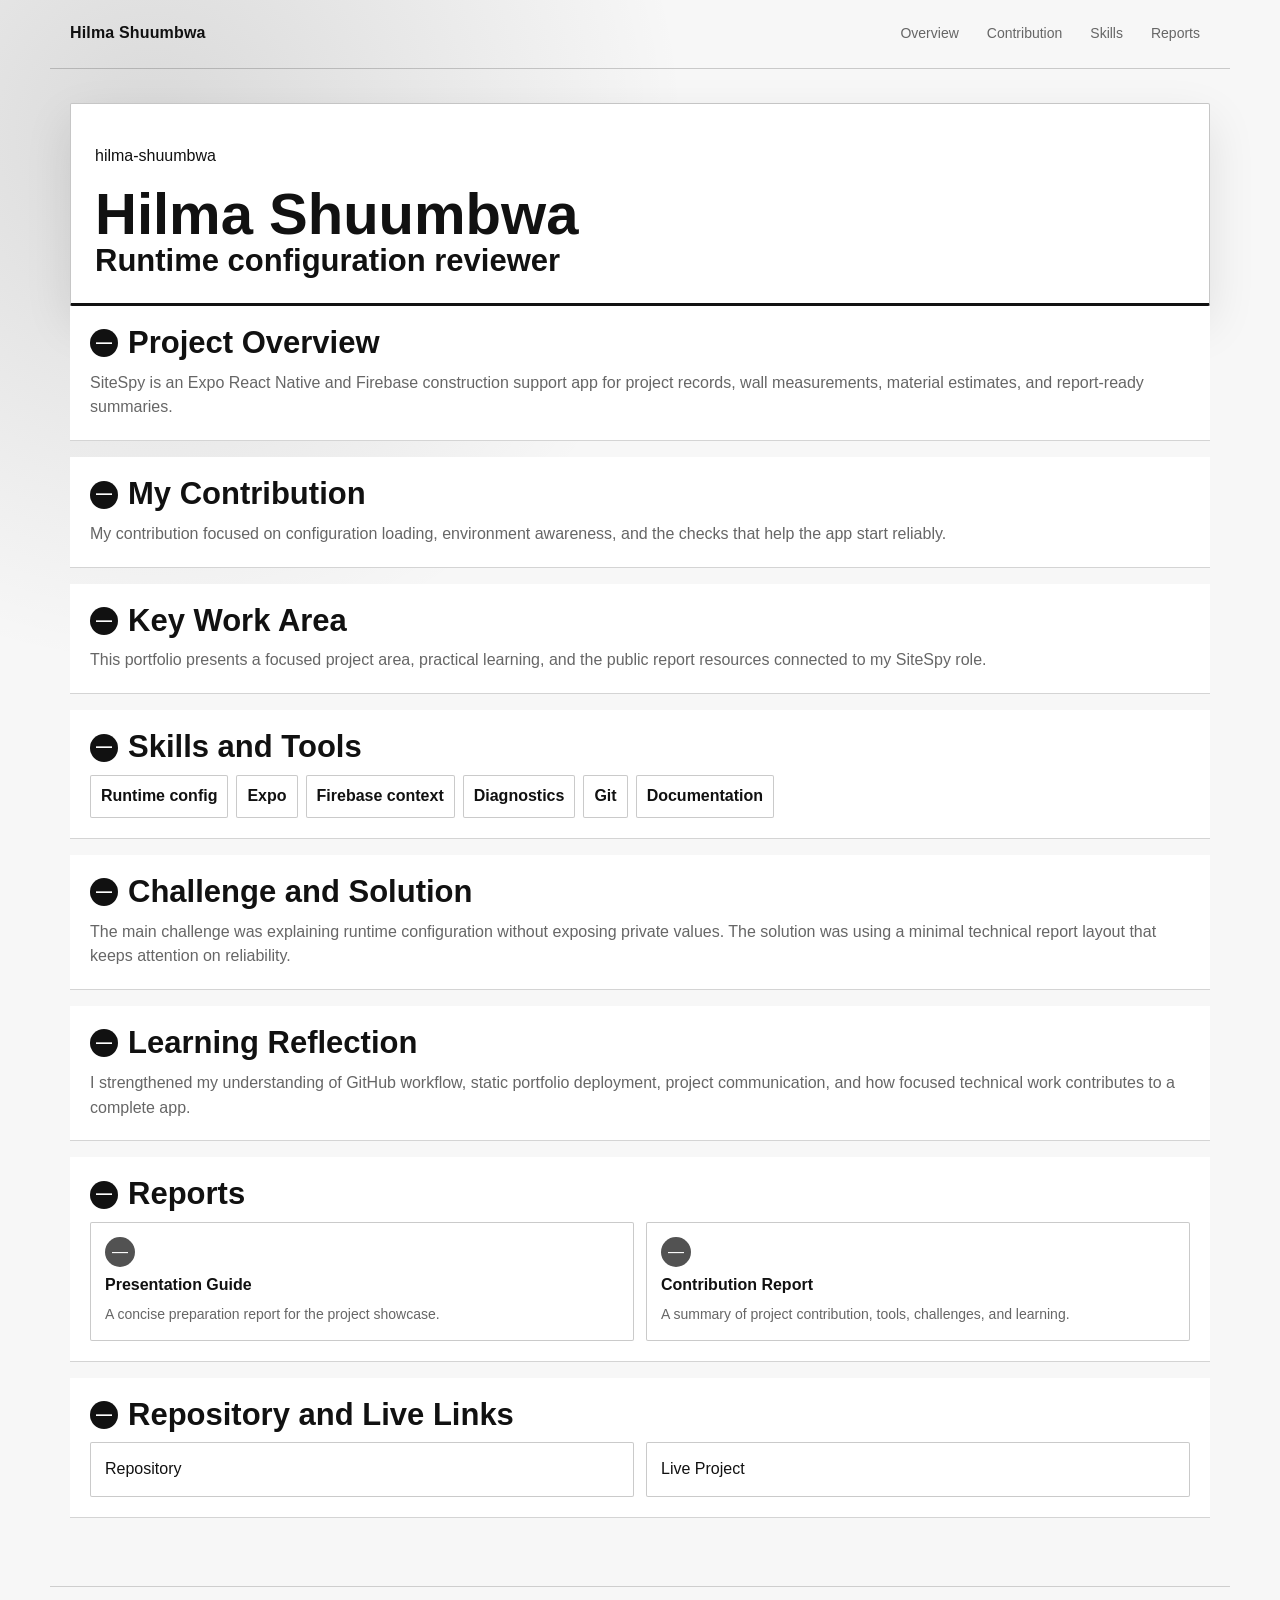
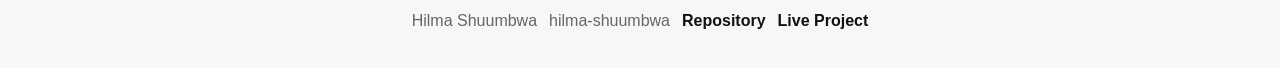
==== site/index.html @ 109b0a80 "complete personal portfolio showcase" ====
<!doctype html>
<html lang="en">
<head>
  <meta charset="utf-8">
  <meta name="viewport" content="width=device-width, initial-scale=1">
  <title>Hilma Shuumbwa | SiteSpy Portfolio</title>
  <meta name="description" content="Hilma Shuumbwa SiteSpy project showcase.">
  <link rel="stylesheet" href="styles.css">
</head>
<body data-layout="minimal-editorial">
  <nav class="site-nav" aria-label="Portfolio navigation">
    <a class="nav-brand" href="#top">Hilma Shuumbwa</a>
    <div>
      <a href="#overview">Overview</a>
      <a href="#contribution">Contribution</a>
      <a href="#skills">Skills</a>
      <a href="#reports">Reports</a>
    </div>
  </nav>
  <div id="top"></div>

  <main class="editorial-shell">
    <header class="editorial-hero"><p>hilma-shuumbwa</p><h1>Hilma Shuumbwa</h1><h2>Runtime configuration reviewer</h2></header>

    <section class="section overview" id="overview">
      <div class="section-title"><span>—</span><h2>Project Overview</h2></div>
      <p>SiteSpy is an Expo React Native and Firebase construction support app for project records, wall measurements, material estimates, and report-ready summaries.</p>
    </section>
    <section class="section contribution" id="contribution">
      <div class="section-title"><span>—</span><h2>My Contribution</h2></div>
      <p>My contribution focused on configuration loading, environment awareness, and the checks that help the app start reliably.</p>
    </section>
    <section class="section work-area">
      <div class="section-title"><span>—</span><h2>Key Work Area</h2></div>
      <p>This portfolio presents a focused project area, practical learning, and the public report resources connected to my SiteSpy role.</p>
    </section>
    <section class="section skills" id="skills">
      <div class="section-title"><span>—</span><h2>Skills and Tools</h2></div>
      <ul class="skill-list"><li>Runtime config</li><li>Expo</li><li>Firebase context</li><li>Diagnostics</li><li>Git</li><li>Documentation</li></ul>
    </section>
    <section class="section challenge">
      <div class="section-title"><span>—</span><h2>Challenge and Solution</h2></div>
      <p>The main challenge was explaining runtime configuration without exposing private values. The solution was using a minimal technical report layout that keeps attention on reliability.</p>
    </section>
    <section class="section reflection">
      <div class="section-title"><span>—</span><h2>Learning Reflection</h2></div>
      <p>I strengthened my understanding of GitHub workflow, static portfolio deployment, project communication, and how focused technical work contributes to a complete app.</p>
    </section>


    <section class="section reports" id="reports">
      <div class="section-title"><span>—</span><h2>Reports</h2></div>
      <div class="document-grid">
      <a class="document-card" href="docs/presentation-guide.pdf">
        <span class="doc-icon">—</span>
        <strong>Presentation Guide</strong>
        <em>A concise preparation report for the project showcase.</em>
      </a>
      <a class="document-card" href="docs/contribution-report.pdf">
        <span class="doc-icon">—</span>
        <strong>Contribution Report</strong>
        <em>A summary of project contribution, tools, challenges, and learning.</em>
      </a></div>
    </section>
    <section class="section links" id="links">
      <div class="section-title"><span>—</span><h2>Repository and Live Links</h2></div>
      <div class="link-row"><a href="https://github.com/hilma-shuumbwa/HilmaShuumbwaPortfolio">Repository</a><a href="https://hilma-shuumbwa.github.io/HilmaShuumbwaPortfolio/">Live Project</a></div>
    </section>
  </main>
  <footer class="site-footer">
    <span>Hilma Shuumbwa</span>
    <span>hilma-shuumbwa</span>
    <a href="https://github.com/hilma-shuumbwa/HilmaShuumbwaPortfolio">Repository</a>
    <a href="https://hilma-shuumbwa.github.io/HilmaShuumbwaPortfolio/">Live Project</a>
  </footer>
  <script src="script.js" defer></script>
</body>
</html>
---- site/styles.css ----
:root {
  --bg: #f7f7f7;
  --surface: #ffffff;
  --ink: #111111;
  --muted: #666666;
  --accent: #111111;
  --accent2: #525252;
  --shape: 2px;
}
* { box-sizing: border-box; }
html { scroll-behavior: smooth; }
body {
  margin: 0;
  min-height: 100vh;
  color: var(--ink);
  background: radial-gradient(circle at 12% 8%, color-mix(in srgb, var(--accent) 13%, transparent), transparent 28%), var(--bg);
  font-family: Helvetica Neue, Arial, sans-serif;
  line-height: 1.55;
}
a { color: inherit; }
.site-nav {
  max-width: 1180px;
  margin: 0 auto;
  padding: 16px 20px;
  display: flex;
  align-items: center;
  justify-content: space-between;
  gap: 18px;
  border-bottom: 1px solid color-mix(in srgb, var(--accent) 20%, transparent);
}
.nav-brand { text-decoration: none; font-weight: 850; letter-spacing: .01em; }
.site-nav div { display: flex; flex-wrap: wrap; gap: 8px; }
.site-nav div a { text-decoration: none; color: var(--muted); font-size: 14px; padding: 7px 10px; border-radius: var(--shape); }
.site-nav div a:hover { background: color-mix(in srgb, var(--accent) 12%, transparent); color: var(--ink); }
.showcase-shell,.terminal-shell,.mobile-shell,.report-shell,.deck-shell,.magazine-shell,.editorial-shell,.layout-shell {
  max-width: 1180px;
  margin: 0 auto;
  padding: 34px 20px 52px;
}
.hero {
  display: grid;
  grid-template-columns: minmax(0,1.18fr) minmax(260px,.82fr);
  gap: 22px;
  align-items: stretch;
  margin-bottom: 20px;
}
.hero-panel,.profile-rail,.terminal-hero,.phone-hero,.report-cover,.magazine-cover,.editorial-hero,.hero-slide {
  background: var(--surface);
  border: 1px solid color-mix(in srgb, var(--accent) 24%, transparent);
  border-radius: var(--shape);
  padding: 24px;
  box-shadow: 0 18px 48px rgba(0,0,0,.10);
}
.hero-panel { display: grid; gap: 10px; align-content: center; }
.hero-panel strong { font-size: 24px; color: var(--accent); overflow-wrap:anywhere; }
.hero-panel a { color: var(--accent2); font-weight: 800; }
.layout-shell { display: grid; gap: 22px; }
.eyebrow { color: var(--accent); margin: 0 0 10px; text-transform: uppercase; font-size: 12px; font-weight: 850; letter-spacing: .09em; }
h1 { margin: 0; font-size: clamp(30px, 5.6vw, 58px); line-height: 1.03; letter-spacing: 0; }
h2 { margin: 0; font-size: clamp(22px, 3vw, 31px); line-height: 1.12; }
h3 { margin: 0; font-size: 17px; }
.role,.lead { color: var(--muted); font-size: 17px; max-width: 720px; }
.profile-stack { display: grid; gap: 8px; margin-top: 18px; }
.profile-stack span,.skill-list li,.link-row a,.document-card,.certificate-card {
  border: 1px solid color-mix(in srgb, var(--accent) 22%, transparent);
  background: color-mix(in srgb, var(--surface) 84%, transparent);
  border-radius: var(--shape);
}
.content-grid,.console-grid,.report-columns,.magazine-flow { margin-top: 18px; }
.console-grid { display: grid; grid-template-columns: 1fr 1fr; gap: 16px; }
.section {
  background: var(--surface);
  border: 1px solid color-mix(in srgb, var(--accent) 18%, transparent);
  border-radius: var(--shape);
  padding: 20px;
  margin-bottom: 16px;
  box-shadow: 0 12px 30px rgba(0,0,0,.07);
}
.section-title { display: flex; gap: 10px; align-items: center; margin-bottom: 10px; }
.section-title span { display: inline-flex; width: 28px; height: 28px; align-items: center; justify-content: center; color: var(--surface); background: var(--accent); border-radius: 50%; font-weight: 900; }
.section p { margin: 0; color: var(--muted); }
.skill-list { list-style: none; padding: 0; margin: 0; display: flex; flex-wrap: wrap; gap: 8px; }
.skill-list li { padding: 8px 10px; color: var(--ink); font-weight: 750; }
.document-grid,.certificate-grid,.evidence-grid,.link-row { display: grid; grid-template-columns: repeat(auto-fit,minmax(210px,1fr)); gap: 12px; }
.document-card,.certificate-card,.link-row a {
  text-decoration: none;
  padding: 14px;
  display: grid;
  gap: 6px;
}
.document-card strong,.certificate-card strong { color: var(--accent); }
.document-card em,.certificate-card em { color: var(--muted); font-style: normal; font-size: 14px; }
.doc-icon { width: 30px; height: 30px; display: inline-flex; align-items: center; justify-content: center; color: var(--surface); background: var(--accent2); border-radius: 50%; }
.certificate-card img,.evidence-card img { width: 100%; height: 170px; object-fit: cover; display: block; border-radius: calc(var(--shape) - 2px); }
.evidence-card { background: var(--surface); border-radius: var(--shape); overflow: hidden; border: 1px solid color-mix(in srgb,var(--accent) 18%,transparent); }
.evidence-card h3 { padding: 12px; }
.terminal-bar { display:flex; gap:7px; margin-bottom:16px; }
.terminal-bar span { width:11px; height:11px; border-radius:50%; background:var(--accent); }
.site-footer {
  max-width: 1180px;
  margin: 0 auto;
  padding: 22px 20px 34px;
  display: flex;
  gap: 12px;
  flex-wrap: wrap;
  justify-content: center;
  color: var(--muted);
  border-top: 1px solid color-mix(in srgb,var(--accent) 18%,transparent);
}
.site-footer a { color: var(--accent); font-weight: 800; text-decoration: none; }
.section{box-shadow:none;border-width:0 0 1px 0;border-radius:0}.editorial-hero{text-align:left;border-bottom:3px solid var(--ink)}
@media (max-width: 760px) {
  .site-nav,.site-footer { align-items: flex-start; flex-direction: column; }
  .site-nav { margin-left: auto; }
  .hero,.layout-shell,.phone-hero,.console-grid,.content-grid,.slide-grid,.report-columns {
    display: grid;
    grid-template-columns: 1fr;
    column-count: 1;
  }
  .section,.hero-panel,.profile-rail,.terminal-hero,.phone-hero,.report-cover,.magazine-cover,.editorial-hero,.hero-slide { padding: 16px; }
  .profile-rail { position: static; }
  .overview,.contribution,.reports,.skills,.challenge,.reflection,.links { grid-column: auto; }
  h1 { font-size: clamp(30px, 10vw, 44px); }
}
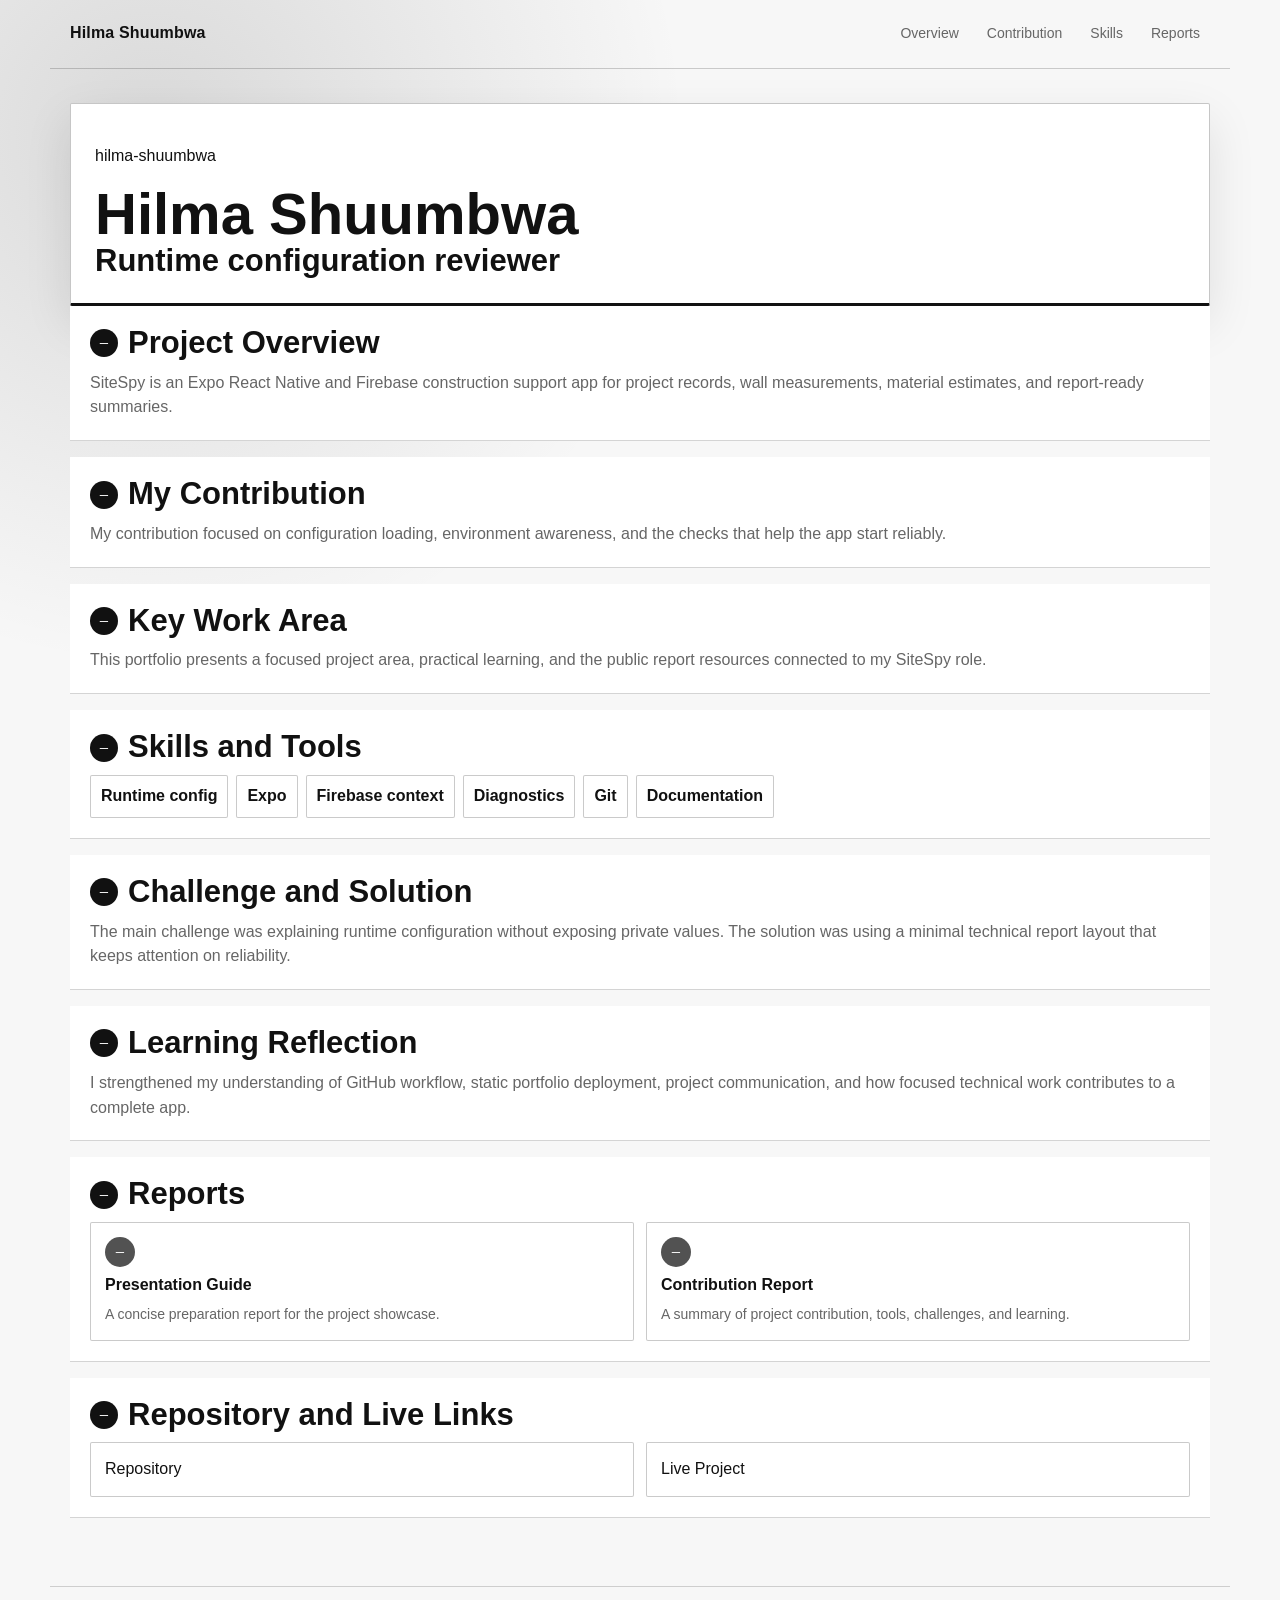
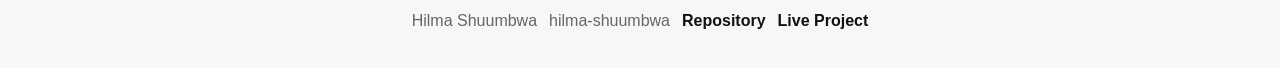
==== commit 05f65061: "complete personal portfolio showcase" ====
--- a/site/index.html
+++ b/site/index.html
@@ -23,47 +23,47 @@
     <header class="editorial-hero"><p>hilma-shuumbwa</p><h1>Hilma Shuumbwa</h1><h2>Runtime configuration reviewer</h2></header>
 
     <section class="section overview" id="overview">
-      <div class="section-title"><span>—</span><h2>Project Overview</h2></div>
+      <div class="section-title"><span><svg viewBox="0 0 24 24" aria-hidden="true" focusable="false"><circle cx="12" cy="12" r="9"></circle><text x="12" y="15" text-anchor="middle">—</text></svg></span><h2>Project Overview</h2></div>
       <p>SiteSpy is an Expo React Native and Firebase construction support app for project records, wall measurements, material estimates, and report-ready summaries.</p>
     </section>
     <section class="section contribution" id="contribution">
-      <div class="section-title"><span>—</span><h2>My Contribution</h2></div>
+      <div class="section-title"><span><svg viewBox="0 0 24 24" aria-hidden="true" focusable="false"><circle cx="12" cy="12" r="9"></circle><text x="12" y="15" text-anchor="middle">—</text></svg></span><h2>My Contribution</h2></div>
       <p>My contribution focused on configuration loading, environment awareness, and the checks that help the app start reliably.</p>
     </section>
     <section class="section work-area">
-      <div class="section-title"><span>—</span><h2>Key Work Area</h2></div>
+      <div class="section-title"><span><svg viewBox="0 0 24 24" aria-hidden="true" focusable="false"><circle cx="12" cy="12" r="9"></circle><text x="12" y="15" text-anchor="middle">—</text></svg></span><h2>Key Work Area</h2></div>
       <p>This portfolio presents a focused project area, practical learning, and the public report resources connected to my SiteSpy role.</p>
     </section>
     <section class="section skills" id="skills">
-      <div class="section-title"><span>—</span><h2>Skills and Tools</h2></div>
+      <div class="section-title"><span><svg viewBox="0 0 24 24" aria-hidden="true" focusable="false"><circle cx="12" cy="12" r="9"></circle><text x="12" y="15" text-anchor="middle">—</text></svg></span><h2>Skills and Tools</h2></div>
       <ul class="skill-list"><li>Runtime config</li><li>Expo</li><li>Firebase context</li><li>Diagnostics</li><li>Git</li><li>Documentation</li></ul>
     </section>
     <section class="section challenge">
-      <div class="section-title"><span>—</span><h2>Challenge and Solution</h2></div>
+      <div class="section-title"><span><svg viewBox="0 0 24 24" aria-hidden="true" focusable="false"><circle cx="12" cy="12" r="9"></circle><text x="12" y="15" text-anchor="middle">—</text></svg></span><h2>Challenge and Solution</h2></div>
       <p>The main challenge was explaining runtime configuration without exposing private values. The solution was using a minimal technical report layout that keeps attention on reliability.</p>
     </section>
     <section class="section reflection">
-      <div class="section-title"><span>—</span><h2>Learning Reflection</h2></div>
+      <div class="section-title"><span><svg viewBox="0 0 24 24" aria-hidden="true" focusable="false"><circle cx="12" cy="12" r="9"></circle><text x="12" y="15" text-anchor="middle">—</text></svg></span><h2>Learning Reflection</h2></div>
       <p>I strengthened my understanding of GitHub workflow, static portfolio deployment, project communication, and how focused technical work contributes to a complete app.</p>
     </section>
 
 
     <section class="section reports" id="reports">
-      <div class="section-title"><span>—</span><h2>Reports</h2></div>
+      <div class="section-title"><span><svg viewBox="0 0 24 24" aria-hidden="true" focusable="false"><circle cx="12" cy="12" r="9"></circle><text x="12" y="15" text-anchor="middle">—</text></svg></span><h2>Reports</h2></div>
       <div class="document-grid">
       <a class="document-card" href="docs/presentation-guide.pdf">
-        <span class="doc-icon">—</span>
+        <span class="doc-icon"><svg viewBox="0 0 24 24" aria-hidden="true" focusable="false"><circle cx="12" cy="12" r="9"></circle><text x="12" y="15" text-anchor="middle">—</text></svg></span>
         <strong>Presentation Guide</strong>
         <em>A concise preparation report for the project showcase.</em>
       </a>
       <a class="document-card" href="docs/contribution-report.pdf">
-        <span class="doc-icon">—</span>
+        <span class="doc-icon"><svg viewBox="0 0 24 24" aria-hidden="true" focusable="false"><circle cx="12" cy="12" r="9"></circle><text x="12" y="15" text-anchor="middle">—</text></svg></span>
         <strong>Contribution Report</strong>
         <em>A summary of project contribution, tools, challenges, and learning.</em>
       </a></div>
     </section>
     <section class="section links" id="links">
-      <div class="section-title"><span>—</span><h2>Repository and Live Links</h2></div>
+      <div class="section-title"><span><svg viewBox="0 0 24 24" aria-hidden="true" focusable="false"><circle cx="12" cy="12" r="9"></circle><text x="12" y="15" text-anchor="middle">—</text></svg></span><h2>Repository and Live Links</h2></div>
       <div class="link-row"><a href="https://github.com/hilma-shuumbwa/HilmaShuumbwaPortfolio">Repository</a><a href="https://hilma-shuumbwa.github.io/HilmaShuumbwaPortfolio/">Live Project</a></div>
     </section>
   </main>
--- a/site/styles.css
+++ b/site/styles.css
@@ -78,6 +78,9 @@
 }
 .section-title { display: flex; gap: 10px; align-items: center; margin-bottom: 10px; }
 .section-title span { display: inline-flex; width: 28px; height: 28px; align-items: center; justify-content: center; color: var(--surface); background: var(--accent); border-radius: 50%; font-weight: 900; }
+.section-title svg,.doc-icon svg,.certificate-card svg { width: 20px; height: 20px; display: block; }
+.section-title svg circle,.doc-icon svg circle,.certificate-card svg circle { fill: transparent; }
+.section-title svg text,.doc-icon svg text,.certificate-card svg text { fill: currentColor; font-size: 10px; font-family: Arial, sans-serif; font-weight: 900; }
 .section p { margin: 0; color: var(--muted); }
 .skill-list { list-style: none; padding: 0; margin: 0; display: flex; flex-wrap: wrap; gap: 8px; }
 .skill-list li { padding: 8px 10px; color: var(--ink); font-weight: 750; }
@@ -117,6 +120,11 @@
     grid-template-columns: 1fr;
     column-count: 1;
   }
+  .hero-panel { display: grid !important; grid-template-columns: 1fr !important; transform: none !important; }
+  .content-grid::before { display: none !important; }
+  .section { display: block !important; grid-column: auto !important; grid-row: auto !important; }
+  .reports .document-grid,.links .link-row,.skills .skill-list { grid-column: auto !important; }
+  .document-grid,.certificate-grid,.evidence-grid,.link-row { grid-template-columns: 1fr !important; }
   .section,.hero-panel,.profile-rail,.terminal-hero,.phone-hero,.report-cover,.magazine-cover,.editorial-hero,.hero-slide { padding: 16px; }
   .profile-rail { position: static; }
   .overview,.contribution,.reports,.skills,.challenge,.reflection,.links { grid-column: auto; }
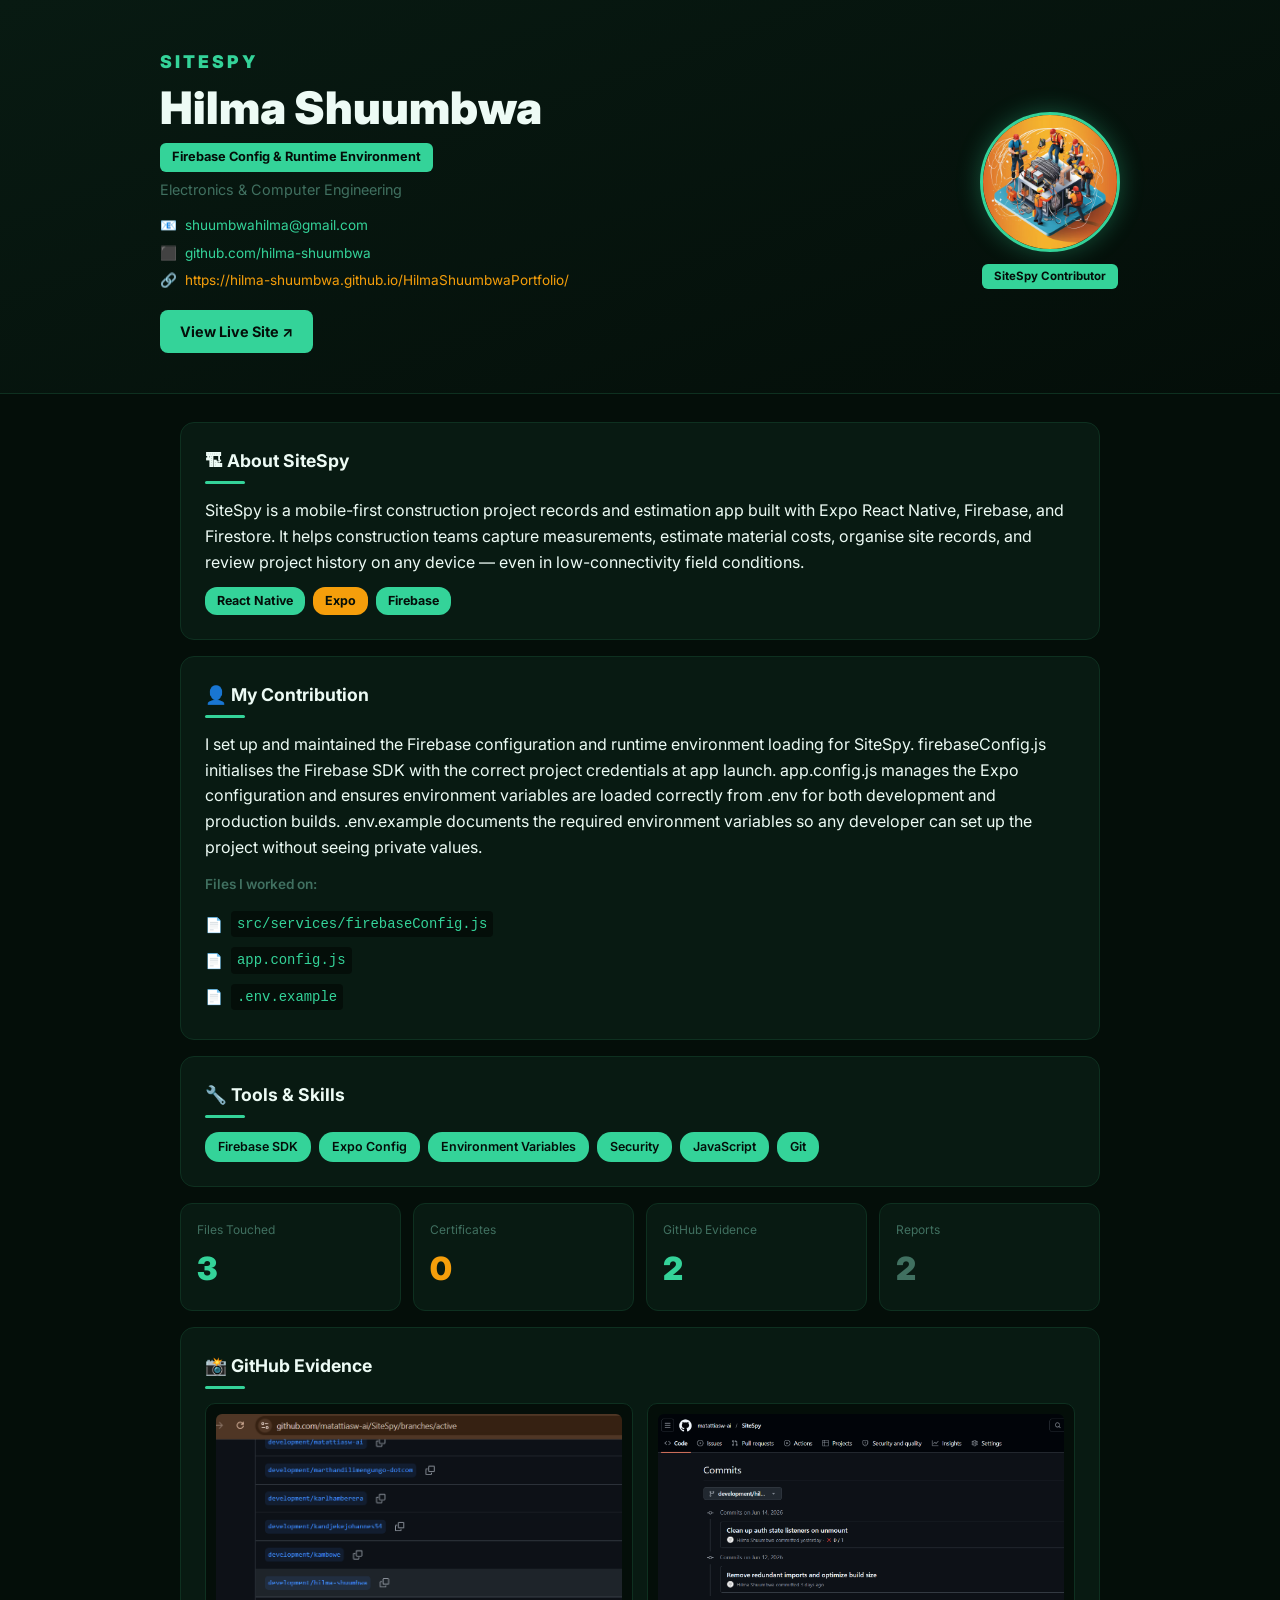
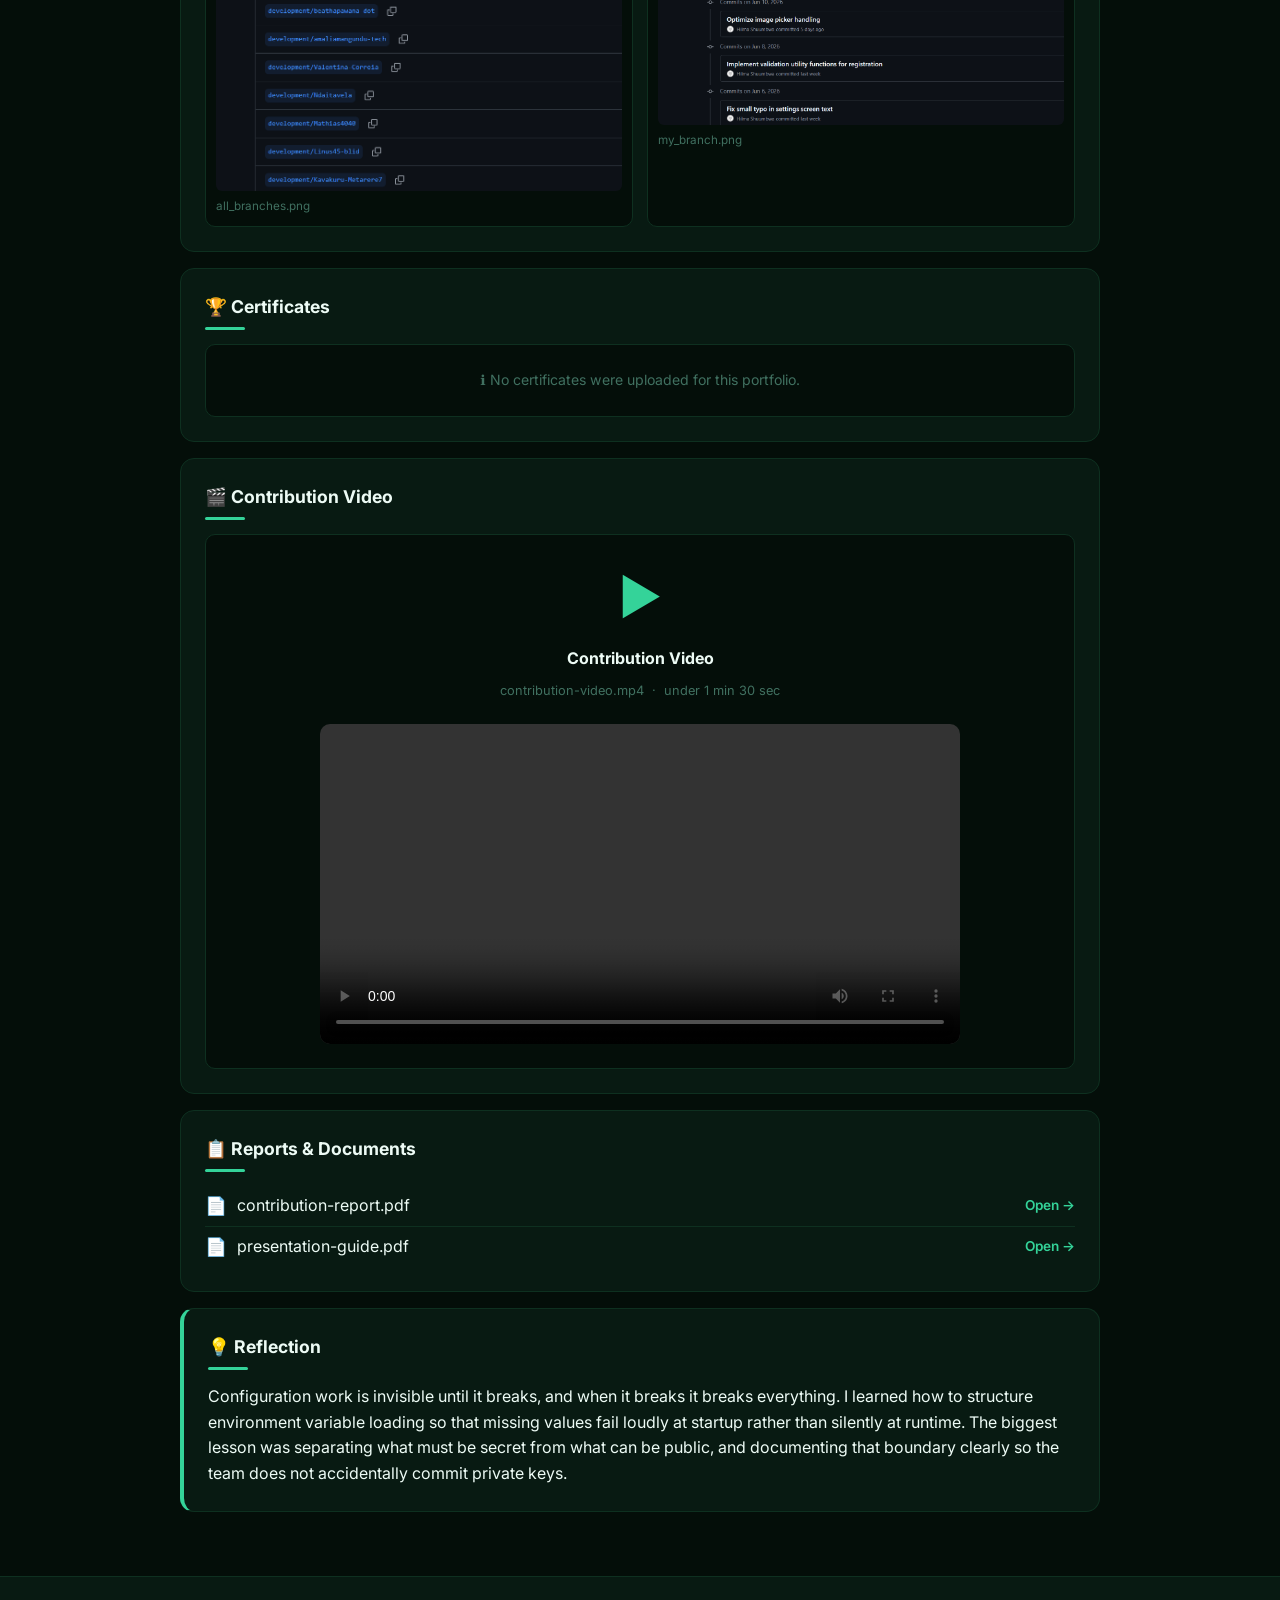
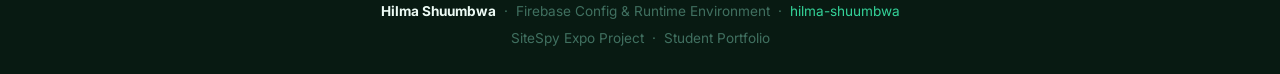
==== commit bf24fab4: "Update portfolio site for Hilma Shuumbwa" ====
--- a/site/index.html
+++ b/site/index.html
@@ -1,78 +1,384 @@
-<!doctype html>
+<!DOCTYPE html>
 <html lang="en">
 <head>
-  <meta charset="utf-8">
-  <meta name="viewport" content="width=device-width, initial-scale=1">
+  <meta charset="UTF-8" />
+  <meta name="viewport" content="width=device-width, initial-scale=1.0" />
   <title>Hilma Shuumbwa | SiteSpy Portfolio</title>
-  <meta name="description" content="Hilma Shuumbwa SiteSpy project showcase.">
-  <link rel="stylesheet" href="styles.css">
+  <meta name="description" content="Hilma Shuumbwa — Firebase Config &amp; Runtime Environment — SiteSpy student portfolio showcasing contribution evidence, certificates, and project reflection." />
+  <meta property="og:title" content="Hilma Shuumbwa | SiteSpy Portfolio" />
+  <meta property="og:description" content="Firebase Config &amp; Runtime Environment — Electronics &amp; Computer Engineering" />
+  <meta property="og:url" content="https://hilma-shuumbwa.github.io/HilmaShuumbwaPortfolio/" />
+  <link rel="preconnect" href="https://fonts.googleapis.com" />
+  <link href="https://fonts.googleapis.com/css2?family=Inter:wght@400;500;600;700;900&display=swap" rel="stylesheet" />
+  <style>
+    *, *::before, *::after { box-sizing: border-box; margin: 0; padding: 0; }
+    :root {
+      --bg: #040E09;
+      --surface: #081A12;
+      --text: #EDFBF5;
+      --muted: #407060;
+      --accent: #34D399;
+      --border: #0E3020;
+      --gold: #F59E0B;
+      --success: #34D399;
+      --radius: 14px;
+      --gap: 16px;
+    }
+    html { scroll-behavior: smooth; }
+    body {
+      font-family: "Inter", system-ui, sans-serif;
+      background: var(--bg);
+      color: var(--text);
+      min-height: 100vh;
+      line-height: 1.6;
+    }
+    a { color: var(--accent); text-decoration: none; }
+    a:hover { text-decoration: underline; }
+    code {
+      font-family: "Fira Mono", "Cascadia Code", monospace;
+      background: var(--bg);
+      color: var(--accent);
+      padding: 2px 6px;
+      border-radius: 4px;
+      font-size: 0.87em;
+    }
+
+    /* ── Hero ── */
+    .hero {
+      background: linear-gradient(160deg, #081A12 0%, #040E09 100%);
+      border-bottom: 1px solid var(--border);
+      padding: 48px 24px 40px;
+    }
+    .hero-inner {
+      max-width: 960px;
+      margin: 0 auto;
+      display: flex;
+      flex-wrap: wrap;
+      gap: 32px;
+      align-items: center;
+    }
+    .hero-text { flex: 1 1 340px; }
+    .hero-photo { flex: 0 0 auto; display: flex; flex-direction: column; align-items: center; gap: 12px; }
+    .wordmark { font-size: 1.1rem; font-weight: 900; color: var(--accent); letter-spacing: 3px; text-transform: uppercase; margin-bottom: 8px; }
+    h1 { font-size: clamp(1.9rem, 5vw, 2.8rem); font-weight: 900; color: var(--text); line-height: 1.1; margin-bottom: 10px; }
+    .role-badge {
+      display: inline-block;
+      background: var(--accent);
+      color: #040E09;
+      font-size: 0.8rem;
+      font-weight: 700;
+      padding: 4px 12px;
+      border-radius: 6px;
+      margin-bottom: 6px;
+    }
+    .dept { color: var(--muted); font-size: 0.9rem; margin-bottom: 14px; }
+    .hero-links { display: flex; flex-direction: column; gap: 6px; margin-bottom: 18px; }
+    .hero-link { display: flex; align-items: center; gap: 8px; font-size: 0.85rem; color: var(--muted); }
+    .hero-link a { color: var(--accent); }
+    .hero-link.gold a { color: var(--gold); }
+    .btn-primary {
+      display: inline-flex; align-items: center; gap: 6px;
+      background: var(--accent); color: #040E09;
+      font-weight: 700; font-size: 0.9rem;
+      padding: 10px 20px; border-radius: 8px;
+      border: none; cursor: pointer; transition: opacity 0.2s;
+    }
+    .btn-primary:hover { opacity: 0.85; text-decoration: none; }
+    .profile-img {
+      width: 140px; height: 140px;
+      border-radius: 50%;
+      object-fit: cover;
+      border: 3px solid var(--accent);
+      box-shadow: 0 0 24px #34D39955;
+    }
+    .profile-placeholder {
+      width: 140px; height: 140px;
+      border-radius: 50%;
+      background: var(--surface);
+      border: 2px solid var(--border);
+      display: flex; align-items: center; justify-content: center;
+      font-size: 3rem;
+    }
+    .contributor-badge {
+      background: var(--success);
+      color: #040E09;
+      font-size: 0.72rem;
+      font-weight: 700;
+      padding: 3px 12px;
+      border-radius: 6px;
+    }
+
+    /* ── Layout ── */
+    .main { max-width: 960px; margin: 0 auto; padding: 28px 20px 48px; }
+    .card {
+      background: var(--surface);
+      border: 1px solid var(--border);
+      border-radius: var(--radius);
+      padding: 24px;
+      margin-bottom: var(--gap);
+    }
+    .card-left-accent {
+      border-left: 4px solid var(--accent);
+    }
+    .section-header { margin-bottom: 14px; }
+    .section-header h2 {
+      font-size: 1.1rem;
+      font-weight: 700;
+      color: var(--text);
+      display: flex;
+      align-items: center;
+      gap: 8px;
+    }
+    .section-header h2::after {
+      content: "";
+      display: block;
+      width: 40px;
+      height: 3px;
+      background: var(--accent);
+      border-radius: 4px;
+      margin-left: 0;
+      margin-top: 6px;
+    }
+    .section-title-row { display: flex; flex-direction: column; gap: 6px; margin-bottom: 14px; }
+    .section-title-row h2 { font-size: 1.1rem; font-weight: 700; color: var(--text); }
+    .accent-bar { width: 40px; height: 3px; background: var(--accent); border-radius: 4px; }
+
+    /* ── About SiteSpy ── */
+    .tech-pills { display: flex; flex-wrap: wrap; gap: 8px; margin-top: 12px; }
+    .pill {
+      background: var(--accent);
+      color: #040E09;
+      font-size: 0.78rem;
+      font-weight: 700;
+      padding: 4px 12px;
+      border-radius: 12px;
+    }
+    .pill.gold { background: var(--gold); }
+    .pill.success { background: var(--success); }
+
+    /* ── Skills chips ── */
+    .chips { display: flex; flex-wrap: wrap; gap: 8px; }
+    .chip {
+      background: var(--accent);
+      color: #040E09;
+      font-size: 0.78rem;
+      font-weight: 600;
+      padding: 5px 13px;
+      border-radius: 14px;
+    }
+
+    /* ── Files list ── */
+    .files-list { list-style: none; padding: 0; margin-top: 10px; }
+    .files-list li { padding: 5px 0; display: flex; align-items: center; gap: 8px; }
+    .files-list li::before { content: "📄"; font-size: 0.9rem; }
+
+    /* ── Stats grid ── */
+    .stats-grid {
+      display: grid;
+      grid-template-columns: repeat(auto-fit, minmax(140px, 1fr));
+      gap: 12px;
+      margin-bottom: var(--gap);
+    }
+    .stat-card {
+      background: var(--surface);
+      border: 1px solid var(--border);
+      border-radius: 12px;
+      padding: 16px;
+    }
+    .stat-label { font-size: 0.75rem; color: var(--muted); margin-bottom: 4px; }
+    .stat-value { font-size: 2rem; font-weight: 900; color: var(--accent); }
+    .stat-card.gold .stat-value { color: var(--gold); }
+    .stat-card.success .stat-value { color: var(--success); }
+    .stat-card.muted .stat-value { color: var(--muted); }
+
+    /* ── GitHub evidence ── */
+    .gh-grid { display: grid; grid-template-columns: repeat(auto-fit, minmax(260px, 1fr)); gap: 14px; margin-top: 10px; }
+    .gh-img-wrap { background: var(--bg); border: 1px solid var(--border); border-radius: 10px; padding: 10px; }
+    .gh-img-wrap img { width: 100%; border-radius: 6px; display: block; }
+    .img-label { font-size: 0.73rem; color: var(--muted); margin-top: 6px; }
+
+    /* ── Certificates ── */
+    .cert-grid { display: grid; grid-template-columns: repeat(auto-fit, minmax(200px, 1fr)); gap: 12px; margin-top: 10px; }
+    .cert-card {
+      background: var(--bg);
+      border: 1px solid var(--border);
+      border-radius: 10px;
+      padding: 16px;
+      display: flex; flex-direction: column; align-items: center; gap: 8px;
+      text-align: center;
+    }
+    .cert-icon { font-size: 2.2rem; }
+    .cert-name { font-size: 0.82rem; color: var(--text); flex: 1; }
+    .btn-outline {
+      display: inline-block;
+      border: 1px solid var(--accent);
+      color: var(--accent);
+      padding: 5px 14px;
+      border-radius: 6px;
+      font-size: 0.8rem;
+      font-weight: 600;
+      transition: background 0.15s;
+    }
+    .btn-outline:hover { background: var(--accent); color: #040E09; text-decoration: none; }
+
+    /* ── Video ── */
+    .video-card {
+      background: var(--bg);
+      border: 1px solid var(--border);
+      border-radius: 10px;
+      padding: 24px;
+      display: flex; flex-direction: column; align-items: center; gap: 10px;
+      text-align: center;
+    }
+    .play-icon { font-size: 3rem; color: var(--accent); }
+    .video-label { font-size: 1rem; font-weight: 700; color: var(--text); }
+    .video-sub { font-size: 0.8rem; color: var(--muted); }
+
+    /* ── Reports ── */
+    .report-row {
+      display: flex; align-items: center; gap: 10px;
+      padding: 6px 0;
+      border-bottom: 1px solid var(--border);
+    }
+    .report-row:last-child { border-bottom: none; }
+    .pdf-icon { font-size: 1.1rem; }
+    .btn-link { margin-left: auto; color: var(--accent); font-size: 0.85rem; font-weight: 600; }
+
+    /* ── Empty state ── */
+    .empty-msg {
+      background: var(--bg);
+      border: 1px solid var(--border);
+      border-radius: 10px;
+      padding: 24px;
+      text-align: center;
+      color: var(--muted);
+      font-size: 0.88rem;
+    }
+
+    /* ── Footer ── */
+    footer {
+      background: var(--surface);
+      border-top: 1px solid var(--border);
+      padding: 24px;
+      text-align: center;
+    }
+    footer p { font-size: 0.85rem; color: var(--muted); }
+    footer strong { color: var(--text); }
+
+    @media (max-width: 600px) {
+      .hero { padding: 32px 16px; }
+      .main { padding: 20px 14px 40px; }
+      .card { padding: 18px; }
+    }
+  </style>
 </head>
-<body data-layout="minimal-editorial">
-  <nav class="site-nav" aria-label="Portfolio navigation">
-    <a class="nav-brand" href="#top">Hilma Shuumbwa</a>
-    <div>
-      <a href="#overview">Overview</a>
-      <a href="#contribution">Contribution</a>
-      <a href="#skills">Skills</a>
-      <a href="#reports">Reports</a>
+<body>
+
+<!-- HERO -->
+<section class="hero">
+  <div class="hero-inner">
+    <div class="hero-text">
+      <div class="wordmark">SiteSpy</div>
+      <h1>Hilma Shuumbwa</h1>
+      <span class="role-badge">Firebase Config &amp; Runtime Environment</span>
+      <p class="dept">Electronics &amp; Computer Engineering</p>
+      <div class="hero-links">
+        <div class="hero-link">📧 <a href="mailto:shuumbwahilma@gmail.com">shuumbwahilma@gmail.com</a></div>
+        <div class="hero-link">⬛ <a href="https://github.com/hilma-shuumbwa" target="_blank">github.com/hilma-shuumbwa</a></div>
+        <div class="hero-link gold">🔗 <a href="https://hilma-shuumbwa.github.io/HilmaShuumbwaPortfolio/" target="_blank">https://hilma-shuumbwa.github.io/HilmaShuumbwaPortfolio/</a></div>
+      </div>
+      <a href="https://hilma-shuumbwa.github.io/HilmaShuumbwaPortfolio/" class="btn-primary" target="_blank">View Live Site ↗</a>
     </div>
-  </nav>
-  <div id="top"></div>
-
-  <main class="editorial-shell">
-    <header class="editorial-hero"><p>hilma-shuumbwa</p><h1>Hilma Shuumbwa</h1><h2>Runtime configuration reviewer</h2></header>
-
-    <section class="section overview" id="overview">
-      <div class="section-title"><span><svg viewBox="0 0 24 24" aria-hidden="true" focusable="false"><circle cx="12" cy="12" r="9"></circle><text x="12" y="15" text-anchor="middle">—</text></svg></span><h2>Project Overview</h2></div>
-      <p>SiteSpy is an Expo React Native and Firebase construction support app for project records, wall measurements, material estimates, and report-ready summaries.</p>
-    </section>
-    <section class="section contribution" id="contribution">
-      <div class="section-title"><span><svg viewBox="0 0 24 24" aria-hidden="true" focusable="false"><circle cx="12" cy="12" r="9"></circle><text x="12" y="15" text-anchor="middle">—</text></svg></span><h2>My Contribution</h2></div>
-      <p>My contribution focused on configuration loading, environment awareness, and the checks that help the app start reliably.</p>
-    </section>
-    <section class="section work-area">
-      <div class="section-title"><span><svg viewBox="0 0 24 24" aria-hidden="true" focusable="false"><circle cx="12" cy="12" r="9"></circle><text x="12" y="15" text-anchor="middle">—</text></svg></span><h2>Key Work Area</h2></div>
-      <p>This portfolio presents a focused project area, practical learning, and the public report resources connected to my SiteSpy role.</p>
-    </section>
-    <section class="section skills" id="skills">
-      <div class="section-title"><span><svg viewBox="0 0 24 24" aria-hidden="true" focusable="false"><circle cx="12" cy="12" r="9"></circle><text x="12" y="15" text-anchor="middle">—</text></svg></span><h2>Skills and Tools</h2></div>
-      <ul class="skill-list"><li>Runtime config</li><li>Expo</li><li>Firebase context</li><li>Diagnostics</li><li>Git</li><li>Documentation</li></ul>
-    </section>
-    <section class="section challenge">
-      <div class="section-title"><span><svg viewBox="0 0 24 24" aria-hidden="true" focusable="false"><circle cx="12" cy="12" r="9"></circle><text x="12" y="15" text-anchor="middle">—</text></svg></span><h2>Challenge and Solution</h2></div>
-      <p>The main challenge was explaining runtime configuration without exposing private values. The solution was using a minimal technical report layout that keeps attention on reliability.</p>
-    </section>
-    <section class="section reflection">
-      <div class="section-title"><span><svg viewBox="0 0 24 24" aria-hidden="true" focusable="false"><circle cx="12" cy="12" r="9"></circle><text x="12" y="15" text-anchor="middle">—</text></svg></span><h2>Learning Reflection</h2></div>
-      <p>I strengthened my understanding of GitHub workflow, static portfolio deployment, project communication, and how focused technical work contributes to a complete app.</p>
-    </section>
-
-
-    <section class="section reports" id="reports">
-      <div class="section-title"><span><svg viewBox="0 0 24 24" aria-hidden="true" focusable="false"><circle cx="12" cy="12" r="9"></circle><text x="12" y="15" text-anchor="middle">—</text></svg></span><h2>Reports</h2></div>
-      <div class="document-grid">
-      <a class="document-card" href="docs/presentation-guide.pdf">
-        <span class="doc-icon"><svg viewBox="0 0 24 24" aria-hidden="true" focusable="false"><circle cx="12" cy="12" r="9"></circle><text x="12" y="15" text-anchor="middle">—</text></svg></span>
-        <strong>Presentation Guide</strong>
-        <em>A concise preparation report for the project showcase.</em>
-      </a>
-      <a class="document-card" href="docs/contribution-report.pdf">
-        <span class="doc-icon"><svg viewBox="0 0 24 24" aria-hidden="true" focusable="false"><circle cx="12" cy="12" r="9"></circle><text x="12" y="15" text-anchor="middle">—</text></svg></span>
-        <strong>Contribution Report</strong>
-        <em>A summary of project contribution, tools, challenges, and learning.</em>
-      </a></div>
-    </section>
-    <section class="section links" id="links">
-      <div class="section-title"><span><svg viewBox="0 0 24 24" aria-hidden="true" focusable="false"><circle cx="12" cy="12" r="9"></circle><text x="12" y="15" text-anchor="middle">—</text></svg></span><h2>Repository and Live Links</h2></div>
-      <div class="link-row"><a href="https://github.com/hilma-shuumbwa/HilmaShuumbwaPortfolio">Repository</a><a href="https://hilma-shuumbwa.github.io/HilmaShuumbwaPortfolio/">Live Project</a></div>
-    </section>
-  </main>
-  <footer class="site-footer">
-    <span>Hilma Shuumbwa</span>
-    <span>hilma-shuumbwa</span>
-    <a href="https://github.com/hilma-shuumbwa/HilmaShuumbwaPortfolio">Repository</a>
-    <a href="https://hilma-shuumbwa.github.io/HilmaShuumbwaPortfolio/">Live Project</a>
-  </footer>
-  <script src="script.js" defer></script>
+    <div class="hero-photo">
+      <img src="[data-uri]" alt="Hilma Shuumbwa" class="profile-img" />
+      <span class="contributor-badge">SiteSpy Contributor</span>
+    </div>
+  </div>
+</section>
+
+<!-- MAIN -->
+<main class="main">
+
+  <!-- About SiteSpy -->
+  <div class="card">
+    <div class="section-title-row"><h2>🏗 About SiteSpy</h2><div class="accent-bar"></div></div>
+    <p>SiteSpy is a mobile-first construction project records and estimation app built with Expo React Native, Firebase, and Firestore. It helps construction teams capture measurements, estimate material costs, organise site records, and review project history on any device — even in low-connectivity field conditions.</p>
+    <div class="tech-pills">
+      <span class="pill">React Native</span>
+      <span class="pill gold">Expo</span>
+      <span class="pill success">Firebase</span>
+    </div>
+  </div>
+
+  <!-- My Contribution -->
+  <div class="card">
+    <div class="section-title-row"><h2>👤 My Contribution</h2><div class="accent-bar"></div></div>
+    <p>I set up and maintained the Firebase configuration and runtime environment loading for SiteSpy. firebaseConfig.js initialises the Firebase SDK with the correct project credentials at app launch. app.config.js manages the Expo configuration and ensures environment variables are loaded correctly from .env for both development and production builds. .env.example documents the required environment variables so any developer can set up the project without seeing private values.</p>
+    <p style="margin-top:14px;font-size:0.85rem;color:var(--muted);font-weight:600;">Files I worked on:</p>
+    <ul class="files-list">
+      <li><code>src/services/firebaseConfig.js</code></li><li><code>app.config.js</code></li><li><code>.env.example</code></li>
+    </ul>
+  </div>
+
+  <!-- Skills -->
+  <div class="card">
+    <div class="section-title-row"><h2>🔧 Tools &amp; Skills</h2><div class="accent-bar"></div></div>
+    <div class="chips"><span class="chip">Firebase SDK</span> <span class="chip">Expo Config</span> <span class="chip">Environment Variables</span> <span class="chip">Security</span> <span class="chip">JavaScript</span> <span class="chip">Git</span></div>
+  </div>
+
+  <!-- Stats -->
+  <div class="stats-grid">
+    <div class="stat-card"><p class="stat-label">Files Touched</p><p class="stat-value">3</p></div>
+    <div class="stat-card gold"><p class="stat-label">Certificates</p><p class="stat-value">0</p></div>
+    <div class="stat-card success"><p class="stat-label">GitHub Evidence</p><p class="stat-value">2</p></div>
+    <div class="stat-card muted"><p class="stat-label">Reports</p><p class="stat-value">2</p></div>
+  </div>
+
+  <!-- GitHub Evidence -->
+  <div class="card">
+    <div class="section-title-row"><h2>📸 GitHub Evidence</h2><div class="accent-bar"></div></div>
+    <div class="gh-grid"><div class="gh-img-wrap"><img src="[data-uri]" alt="all_branches.png" /><p class="img-label">all_branches.png</p></div><div class="gh-img-wrap"><img src="[data-uri]" alt="my_branch.png" /><p class="img-label">my_branch.png</p></div></div>
+  </div>
+
+  <!-- Certificates -->
+  <div class="card">
+    <div class="section-title-row"><h2>🏆 Certificates</h2><div class="accent-bar"></div></div>
+    <div class="cert-grid"><p class="empty-msg">ℹ No certificates were uploaded for this portfolio.</p></div>
+  </div>
+
+  <!-- Contribution Video -->
+  <div class="card">
+    <div class="section-title-row"><h2>🎬 Contribution Video</h2><div class="accent-bar"></div></div>
+    
+        <div class="video-card">
+            <div class="play-icon">▶</div>
+            <p class="video-label">Contribution Video</p>
+            <p class="video-sub">contribution-video.mp4 &nbsp;·&nbsp; under 1 min 30 sec</p>
+            <video controls style="width:100%;max-width:640px;border-radius:10px;margin-top:12px;">
+                <source src="videos/contribution-video/contribution-video.mp4" type="video/mp4">
+                <p>Your browser does not support video. <a href="videos/contribution-video/contribution-video.mp4">Download it here</a>.</p>
+            </video>
+        </div>
+  </div>
+
+  <!-- Reports -->
+  <div class="card">
+    <div class="section-title-row"><h2>📋 Reports &amp; Documents</h2><div class="accent-bar"></div></div>
+    <div class="report-row"><span class="pdf-icon">📄</span><span>contribution-report.pdf</span><a href="docs/contribution-report.pdf" target="_blank" class="btn-link">Open →</a></div><div class="report-row"><span class="pdf-icon">📄</span><span>presentation-guide.pdf</span><a href="docs/presentation-guide.pdf" target="_blank" class="btn-link">Open →</a></div>
+  </div>
+
+  <!-- Reflection -->
+  <div class="card card-left-accent">
+    <div class="section-title-row"><h2>💡 Reflection</h2><div class="accent-bar"></div></div>
+    <p>Configuration work is invisible until it breaks, and when it breaks it breaks everything. I learned how to structure environment variable loading so that missing values fail loudly at startup rather than silently at runtime. The biggest lesson was separating what must be secret from what can be public, and documenting that boundary clearly so the team does not accidentally commit private keys.</p>
+  </div>
+
+</main>
+
+<footer>
+  <p><strong>Hilma Shuumbwa</strong> &nbsp;·&nbsp; Firebase Config &amp; Runtime Environment &nbsp;·&nbsp; <a href="https://github.com/hilma-shuumbwa">hilma-shuumbwa</a></p>
+  <p style="margin-top:6px;">SiteSpy Expo Project &nbsp;·&nbsp; Student Portfolio</p>
+</footer>
+
 </body>
 </html>
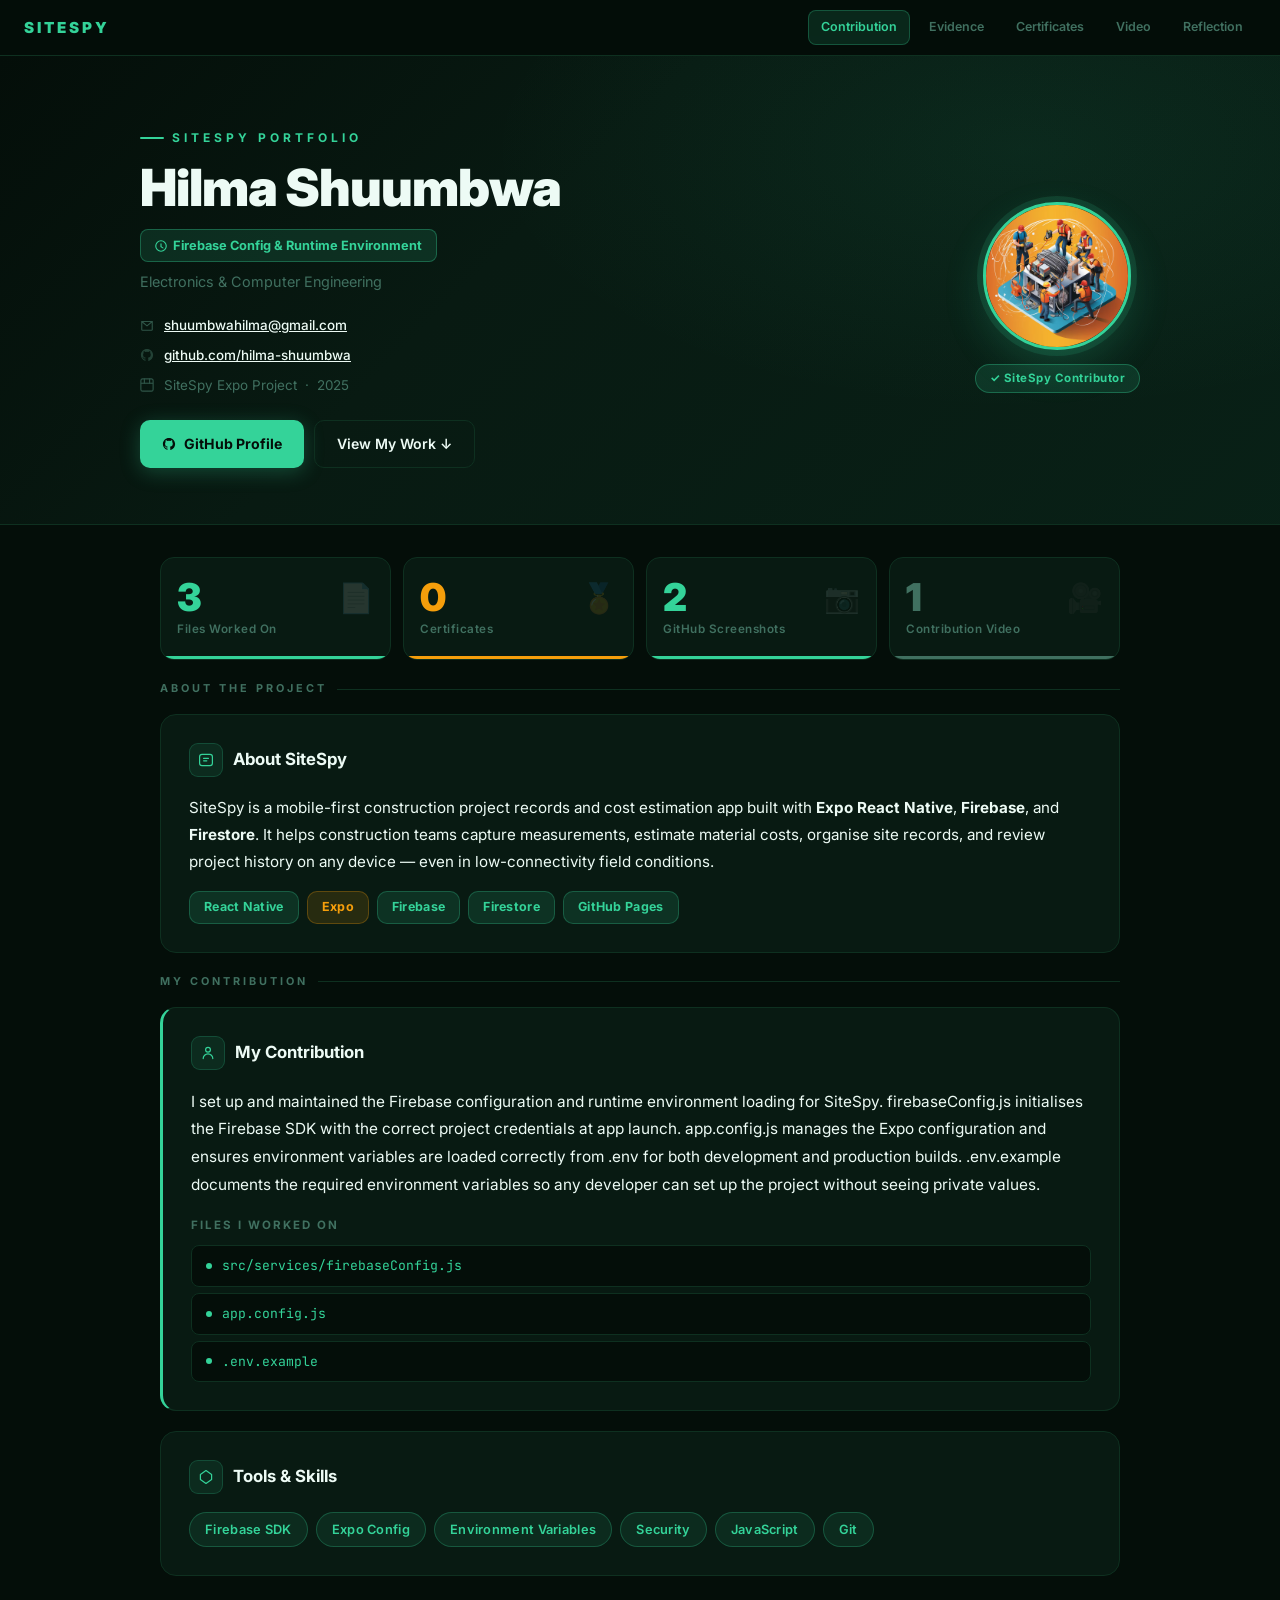
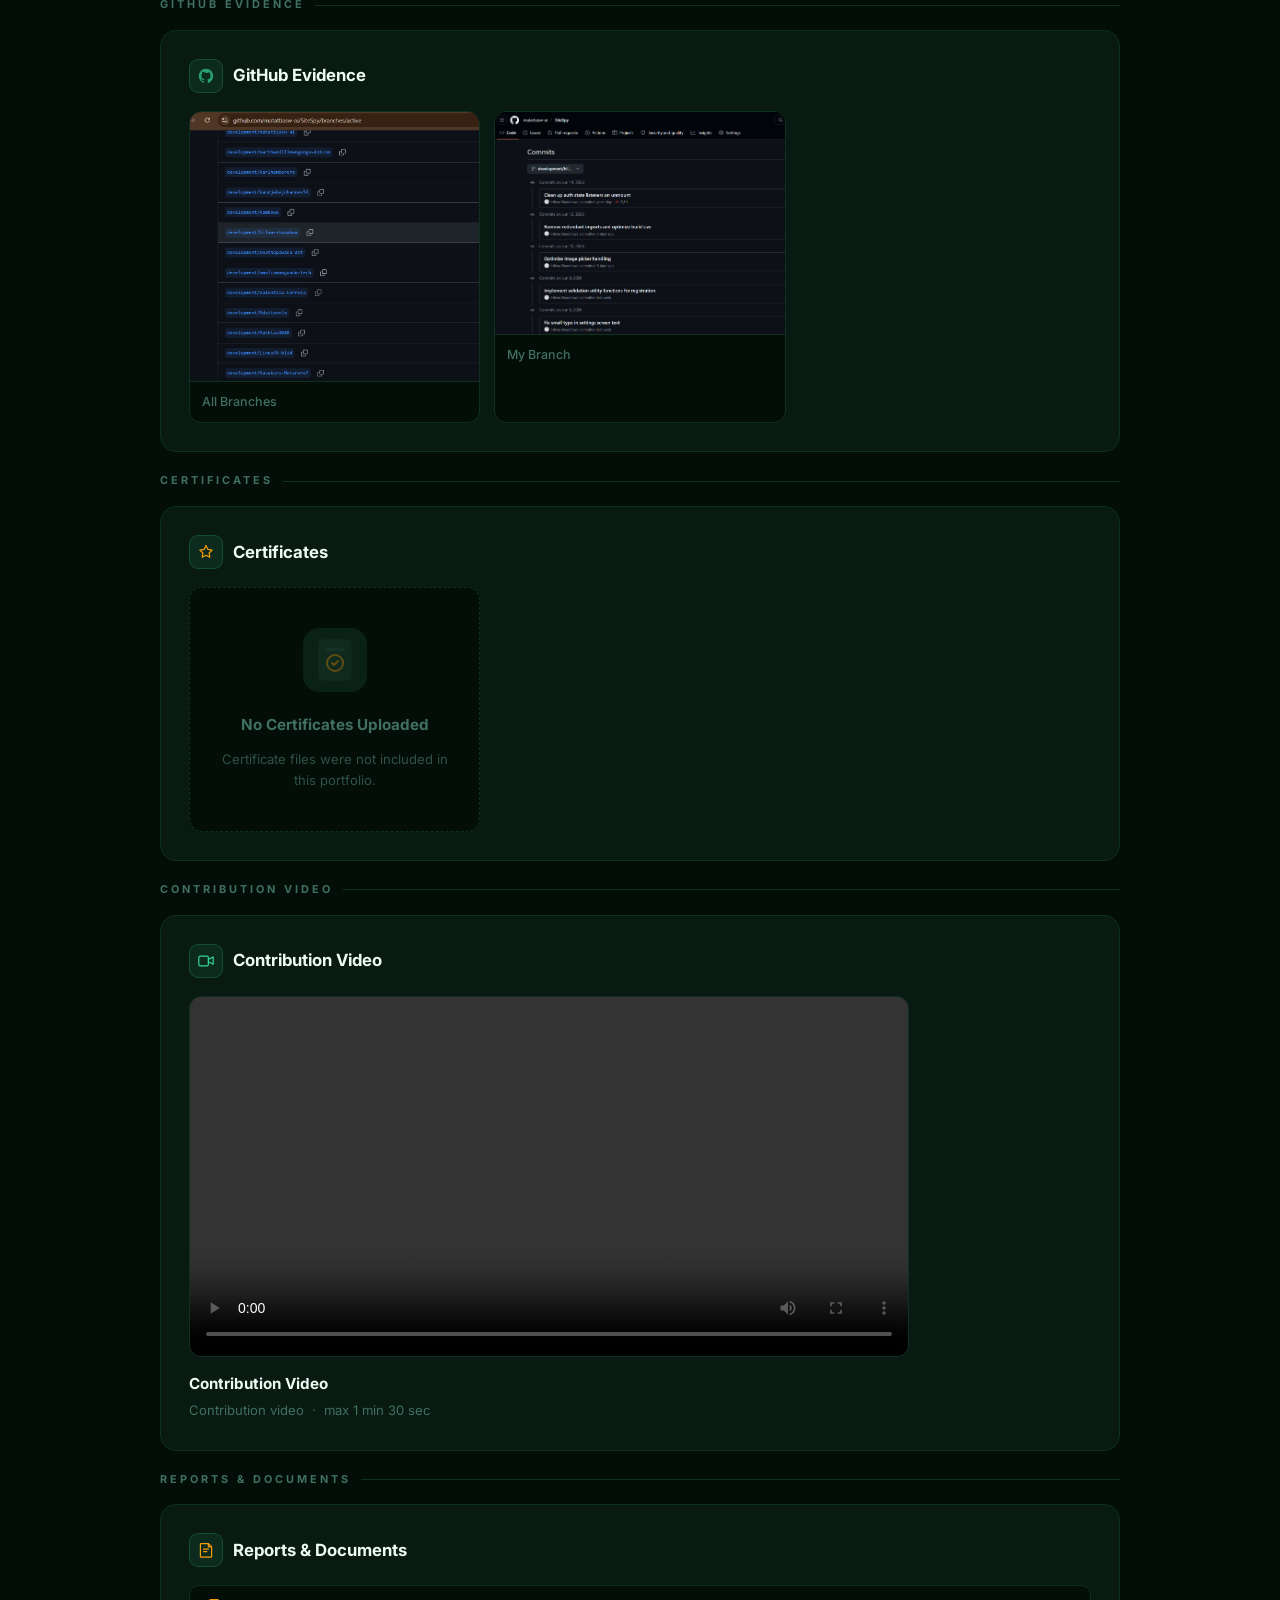
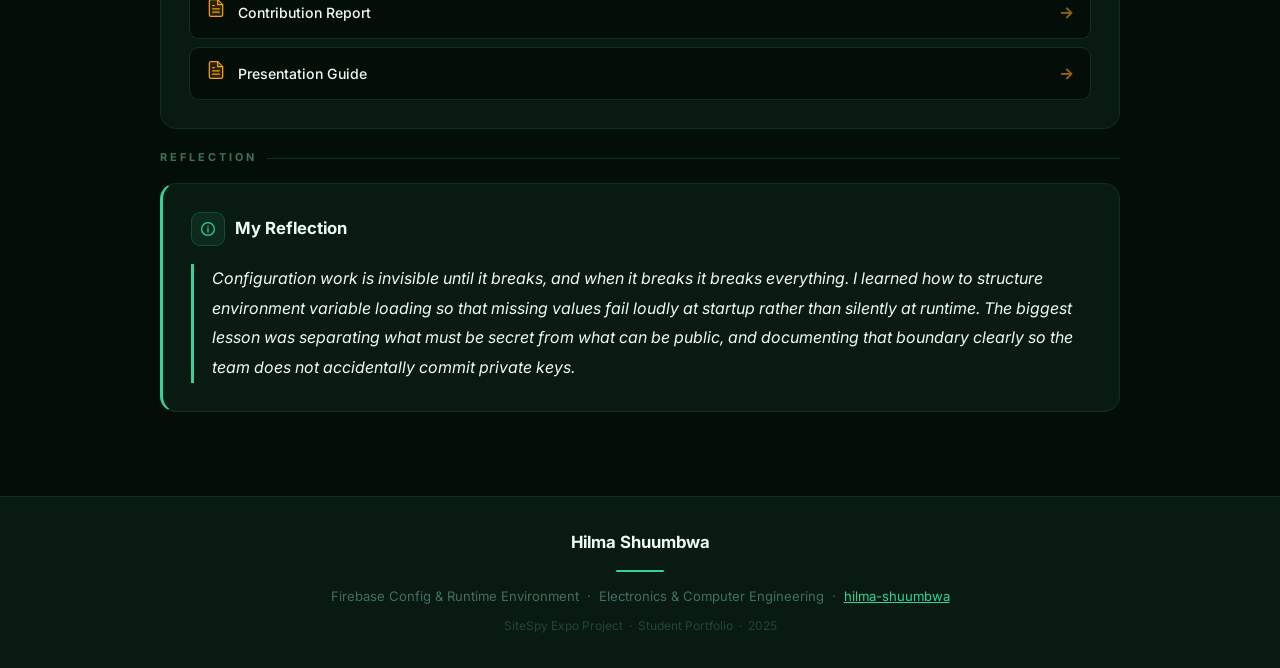
==== commit 4d95b728: "Update portfolio site for Hilma Shuumbwa" ====
--- a/site/index.html
+++ b/site/index.html
@@ -8,8 +8,10 @@
   <meta property="og:title" content="Hilma Shuumbwa | SiteSpy Portfolio" />
   <meta property="og:description" content="Firebase Config &amp; Runtime Environment — Electronics &amp; Computer Engineering" />
   <meta property="og:url" content="https://hilma-shuumbwa.github.io/HilmaShuumbwaPortfolio/" />
+  <meta property="og:type" content="website" />
   <link rel="preconnect" href="https://fonts.googleapis.com" />
-  <link href="https://fonts.googleapis.com/css2?family=Inter:wght@400;500;600;700;900&display=swap" rel="stylesheet" />
+  <link rel="preconnect" href="https://fonts.gstatic.com" crossorigin />
+  <link href="https://fonts.googleapis.com/css2?family=Inter:wght@400;500;600;700;900&family=JetBrains+Mono:wght@400;600&display=swap" rel="stylesheet" />
   <style>
     *, *::before, *::after { box-sizing: border-box; margin: 0; padding: 0; }
     :root {
@@ -21,277 +23,506 @@
       --border: #0E3020;
       --gold: #F59E0B;
       --success: #34D399;
-      --radius: 14px;
-      --gap: 16px;
-    }
-    html { scroll-behavior: smooth; }
+      --radius: 16px;
+      --gap: 20px;
+      --font: "Inter", system-ui, sans-serif;
+      --mono: "JetBrains Mono", monospace;
+    }
+    html { scroll-behavior: smooth; font-size: 16px; }
     body {
-      font-family: "Inter", system-ui, sans-serif;
+      font-family: var(--font);
       background: var(--bg);
       color: var(--text);
       min-height: 100vh;
-      line-height: 1.6;
-    }
-    a { color: var(--accent); text-decoration: none; }
-    a:hover { text-decoration: underline; }
-    code {
-      font-family: "Fira Mono", "Cascadia Code", monospace;
-      background: var(--bg);
-      color: var(--accent);
-      padding: 2px 6px;
-      border-radius: 4px;
-      font-size: 0.87em;
-    }
-
-    /* ── Hero ── */
+      line-height: 1.65;
+      overflow-x: hidden;
+    }
+    ::selection { background: #34D39944; color: var(--text); }
+
+    /* ── SPLASH ── */
+    #splash {
+      position: fixed; inset: 0; z-index: 9999;
+      background: #040E09;
+      display: flex; flex-direction: column;
+      align-items: center; justify-content: center; gap: 20px;
+      transition: opacity 0.5s ease, visibility 0.5s ease;
+    }
+    #splash.hidden { opacity: 0; visibility: hidden; pointer-events: none; }
+    .splash-wordmark {
+      font-size: 2rem; font-weight: 900; letter-spacing: 6px;
+      color: #34D399; text-transform: uppercase;
+      animation: fadeUp 0.6s ease both;
+    }
+    .splash-name {
+      font-size: 1rem; color: #407060; letter-spacing: 2px;
+      animation: fadeUp 0.6s ease 0.15s both;
+    }
+    .splash-bar {
+      width: 180px; height: 3px;
+      background: #0E3020;
+      border-radius: 3px; overflow: hidden;
+      animation: fadeUp 0.6s ease 0.25s both;
+    }
+    .splash-bar-fill {
+      height: 100%; width: 0%;
+      background: linear-gradient(90deg, #34D399, #34D399);
+      border-radius: 3px;
+      animation: barLoad 1.2s ease 0.3s forwards;
+    }
+    @keyframes barLoad { to { width: 100%; } }
+    @keyframes fadeUp {
+      from { opacity:0; transform:translateY(12px); }
+      to   { opacity:1; transform:translateY(0); }
+    }
+
+    /* ── SCROLL REVEAL ── */
+    .reveal {
+      opacity: 0; transform: translateY(24px);
+      transition: opacity 0.55s ease, transform 0.55s ease;
+    }
+    .reveal.visible { opacity: 1; transform: translateY(0); }
+
+    /* ── NAV ── */
+    nav {
+      position: sticky; top: 0; z-index: 100;
+      background: #040E09dd;
+      backdrop-filter: blur(16px);
+      border-bottom: 1px solid #0E3020;
+      padding: 0 24px;
+      display: flex; align-items: center; justify-content: space-between;
+      height: 56px;
+    }
+    .nav-brand {
+      font-weight: 900; font-size: 0.95rem;
+      letter-spacing: 3px; color: #34D399; text-transform: uppercase;
+    }
+    .nav-links { display: flex; gap: 6px; }
+    .nav-link {
+      font-size: 0.78rem; font-weight: 600;
+      color: #407060; padding: 6px 12px; border-radius: 8px;
+      border: 1px solid transparent;
+      transition: all 0.2s ease; text-decoration: none;
+    }
+    .nav-link:hover { background: #0E3020; color: #EDFBF5; border-color: #0E3020; text-decoration: none; }
+    .nav-link.active { background: #34D39922; color: #34D399; border-color: #34D39944; }
+
+    /* ── HERO ── */
     .hero {
-      background: linear-gradient(160deg, #081A12 0%, #040E09 100%);
-      border-bottom: 1px solid var(--border);
-      padding: 48px 24px 40px;
+      background: linear-gradient(135deg, #040E09 0%, #081A12 40%, #34D39918 100%);
+      border-bottom: 1px solid #0E3020;
+      padding: 72px 24px 56px;
+      position: relative; overflow: hidden;
+    }
+    .hero::before {
+      content: "";
+      position: absolute; inset: 0;
+      background: radial-gradient(ellipse 60% 80% at 80% 20%, #34D39912, transparent 70%);
+      pointer-events: none;
     }
     .hero-inner {
-      max-width: 960px;
-      margin: 0 auto;
-      display: flex;
-      flex-wrap: wrap;
-      gap: 32px;
-      align-items: center;
-    }
-    .hero-text { flex: 1 1 340px; }
-    .hero-photo { flex: 0 0 auto; display: flex; flex-direction: column; align-items: center; gap: 12px; }
-    .wordmark { font-size: 1.1rem; font-weight: 900; color: var(--accent); letter-spacing: 3px; text-transform: uppercase; margin-bottom: 8px; }
-    h1 { font-size: clamp(1.9rem, 5vw, 2.8rem); font-weight: 900; color: var(--text); line-height: 1.1; margin-bottom: 10px; }
+      max-width: 1000px; margin: 0 auto;
+      display: flex; flex-wrap: wrap;
+      gap: 40px; align-items: center;
+      position: relative;
+    }
+    .hero-text { flex: 1 1 320px; }
+    .hero-photo { flex: 0 0 auto; display: flex; flex-direction: column; align-items: center; gap: 14px; }
+    .wordmark {
+      font-size: 0.75rem; font-weight: 700;
+      color: #34D399; letter-spacing: 4px;
+      text-transform: uppercase; margin-bottom: 12px;
+      display: flex; align-items: center; gap: 8px;
+    }
+    .wordmark::before {
+      content: ""; display: block;
+      width: 24px; height: 2px;
+      background: #34D399; border-radius: 2px;
+    }
+    h1 {
+      font-size: clamp(2rem, 6vw, 3.2rem);
+      font-weight: 900; color: #EDFBF5;
+      line-height: 1.08; margin-bottom: 14px;
+      letter-spacing: -0.02em;
+    }
     .role-badge {
-      display: inline-block;
-      background: var(--accent);
-      color: #040E09;
-      font-size: 0.8rem;
-      font-weight: 700;
-      padding: 4px 12px;
-      border-radius: 6px;
-      margin-bottom: 6px;
-    }
-    .dept { color: var(--muted); font-size: 0.9rem; margin-bottom: 14px; }
-    .hero-links { display: flex; flex-direction: column; gap: 6px; margin-bottom: 18px; }
-    .hero-link { display: flex; align-items: center; gap: 8px; font-size: 0.85rem; color: var(--muted); }
-    .hero-link a { color: var(--accent); }
-    .hero-link.gold a { color: var(--gold); }
+      display: inline-flex; align-items: center; gap: 6px;
+      background: #34D39922;
+      border: 1px solid #34D39955;
+      color: #34D399;
+      font-size: 0.8rem; font-weight: 700;
+      padding: 5px 14px; border-radius: 8px;
+      margin-bottom: 8px;
+    }
+    .dept { color: #407060; font-size: 0.9rem; margin-bottom: 20px; }
+    .hero-meta {
+      display: flex; flex-direction: column; gap: 8px;
+      margin-bottom: 24px;
+    }
+    .meta-row {
+      display: flex; align-items: center; gap: 10px;
+      font-size: 0.84rem; color: #407060;
+    }
+    .meta-row svg { flex-shrink: 0; opacity: 0.7; }
+    .meta-row a { color: #EDFBF5; font-weight: 500; transition: color 0.2s; }
+    .meta-row a:hover { color: #34D399; text-decoration: none; }
+    .hero-actions { display: flex; flex-wrap: wrap; gap: 10px; }
     .btn-primary {
-      display: inline-flex; align-items: center; gap: 6px;
-      background: var(--accent); color: #040E09;
-      font-weight: 700; font-size: 0.9rem;
-      padding: 10px 20px; border-radius: 8px;
-      border: none; cursor: pointer; transition: opacity 0.2s;
-    }
-    .btn-primary:hover { opacity: 0.85; text-decoration: none; }
+      display: inline-flex; align-items: center; gap: 8px;
+      background: #34D399; color: #040E09;
+      font-weight: 700; font-size: 0.88rem;
+      padding: 11px 22px; border-radius: 10px;
+      border: none; cursor: pointer;
+      transition: transform 0.2s ease, box-shadow 0.2s ease;
+      text-decoration: none;
+      box-shadow: 0 4px 20px #34D39944;
+    }
+    .btn-primary:hover { transform: translateY(-2px); box-shadow: 0 8px 30px #34D39966; text-decoration: none; }
+    .btn-ghost {
+      display: inline-flex; align-items: center; gap: 8px;
+      background: transparent;
+      border: 1px solid #0E3020; color: #EDFBF5;
+      font-weight: 600; font-size: 0.88rem;
+      padding: 11px 22px; border-radius: 10px;
+      transition: all 0.2s ease; text-decoration: none;
+    }
+    .btn-ghost:hover { border-color: #34D399; color: #34D399; transform: translateY(-2px); text-decoration: none; }
     .profile-img {
-      width: 140px; height: 140px;
-      border-radius: 50%;
+      width: 148px; height: 148px; border-radius: 50%;
       object-fit: cover;
-      border: 3px solid var(--accent);
-      box-shadow: 0 0 24px #34D39955;
-    }
-    .profile-placeholder {
-      width: 140px; height: 140px;
-      border-radius: 50%;
-      background: var(--surface);
-      border: 2px solid var(--border);
+      border: 3px solid #34D399;
+      box-shadow: 0 0 0 6px #34D39922, 0 16px 40px #34D39933;
+      transition: transform 0.3s ease;
+    }
+    .profile-img:hover { transform: scale(1.04); }
+    .profile-avatar {
+      width: 148px; height: 148px; border-radius: 50%;
+      background: linear-gradient(135deg, #081A12, #0E3020);
+      border: 3px solid #34D39966;
+      box-shadow: 0 0 0 6px #34D39911;
       display: flex; align-items: center; justify-content: center;
-      font-size: 3rem;
+      font-size: 3rem; font-weight: 900; color: #34D399;
+      letter-spacing: -2px;
     }
     .contributor-badge {
-      background: var(--success);
-      color: #040E09;
-      font-size: 0.72rem;
-      font-weight: 700;
-      padding: 3px 12px;
-      border-radius: 6px;
-    }
-
-    /* ── Layout ── */
-    .main { max-width: 960px; margin: 0 auto; padding: 28px 20px 48px; }
+      background: #34D39922;
+      border: 1px solid #34D39955;
+      color: #34D399;
+      font-size: 0.72rem; font-weight: 700;
+      padding: 4px 14px; border-radius: 20px;
+      letter-spacing: 0.5px;
+    }
+    .pulse-ring {
+      position: absolute;
+      width: 148px; height: 148px; border-radius: 50%;
+      border: 2px solid #34D39944;
+      animation: pulse 2.5s ease-in-out infinite;
+    }
+    @keyframes pulse { 0%,100% { transform:scale(1); opacity:0.4; } 50% { transform:scale(1.12); opacity:0.1; } }
+    .avatar-wrap { position: relative; display: flex; align-items: center; justify-content: center; }
+
+    /* ── MAIN LAYOUT ── */
+    .main { max-width: 1000px; margin: 0 auto; padding: 32px 20px 64px; }
+    .section-label {
+      font-size: 0.68rem; font-weight: 700; letter-spacing: 3px;
+      text-transform: uppercase; color: #407060;
+      margin-bottom: 16px; display: flex; align-items: center; gap: 10px;
+    }
+    .section-label::after {
+      content: ""; flex: 1; height: 1px; background: #0E3020;
+    }
+
+    /* ── CARDS ── */
     .card {
-      background: var(--surface);
-      border: 1px solid var(--border);
+      background: #081A12;
+      border: 1px solid #0E3020;
       border-radius: var(--radius);
-      padding: 24px;
+      padding: 28px;
       margin-bottom: var(--gap);
-    }
-    .card-left-accent {
-      border-left: 4px solid var(--accent);
-    }
-    .section-header { margin-bottom: 14px; }
-    .section-header h2 {
-      font-size: 1.1rem;
-      font-weight: 700;
-      color: var(--text);
-      display: flex;
-      align-items: center;
-      gap: 8px;
-    }
-    .section-header h2::after {
+      transition: box-shadow 0.3s ease, border-color 0.3s ease;
+    }
+    .card:hover { border-color: #34D39944; box-shadow: 0 4px 24px #34D39911; }
+    .card-accent { border-left: 3px solid #34D399; }
+    .card-gold { border-left: 3px solid #F59E0B; }
+    .card-success { border-left: 3px solid #34D399; }
+    .card-title {
+      display: flex; align-items: center; gap: 10px;
+      margin-bottom: 18px;
+    }
+    .card-title h2 {
+      font-size: 1.05rem; font-weight: 700; color: #EDFBF5;
+    }
+    .card-title-icon {
+      width: 34px; height: 34px; border-radius: 9px;
+      background: #34D39918; border: 1px solid #34D39933;
+      display: flex; align-items: center; justify-content: center;
+      flex-shrink: 0;
+    }
+
+    /* ── STATS ── */
+    .stats-row {
+      display: grid;
+      grid-template-columns: repeat(auto-fit, minmax(120px, 1fr));
+      gap: 12px; margin-bottom: var(--gap);
+    }
+    .stat-card {
+      background: #081A12; border: 1px solid #0E3020;
+      border-radius: 14px; padding: 20px 16px;
+      position: relative; overflow: hidden;
+      transition: transform 0.2s, box-shadow 0.2s;
+    }
+    .stat-card:hover { transform: translateY(-3px); box-shadow: 0 8px 24px #040E0988; }
+    .stat-card::before {
+      content: ""; position: absolute;
+      bottom: 0; left: 0; right: 0; height: 3px;
+    }
+    .stat-card.s-accent::before { background: #34D399; }
+    .stat-card.s-gold::before { background: #F59E0B; }
+    .stat-card.s-success::before { background: #34D399; }
+    .stat-card.s-muted::before { background: #407060; }
+    .stat-num { font-size: 2.4rem; font-weight: 900; line-height: 1; margin-bottom: 4px; }
+    .stat-card.s-accent .stat-num { color: #34D399; }
+    .stat-card.s-gold .stat-num { color: #F59E0B; }
+    .stat-card.s-success .stat-num { color: #34D399; }
+    .stat-card.s-muted .stat-num { color: #407060; }
+    .stat-lbl { font-size: 0.73rem; color: #407060; font-weight: 600; letter-spacing: 0.5px; }
+    .stat-icon { position: absolute; top: 16px; right: 16px; opacity: 0.12; font-size: 1.8rem; }
+
+    /* ── ABOUT SITESPY ── */
+    .about-text { color: #EDFBF5; font-size: 0.95rem; line-height: 1.75; }
+    .tech-row { display: flex; flex-wrap: wrap; gap: 8px; margin-top: 16px; }
+    .tech-pill {
+      font-size: 0.78rem; font-weight: 700;
+      padding: 5px 14px; border-radius: 10px; letter-spacing: 0.3px;
+    }
+    .tp-accent { background: #34D39922; border: 1px solid #34D39944; color: #34D399; }
+    .tp-gold   { background: #F59E0B22;   border: 1px solid #F59E0B44;   color: #F59E0B; }
+    .tp-success{ background: #34D39922;border: 1px solid #34D39944;color: #34D399; }
+
+    /* ── CONTRIBUTION ── */
+    .contrib-text { font-size: 0.96rem; line-height: 1.8; color: #EDFBF5; }
+    .files-label { font-size: 0.72rem; font-weight: 700; letter-spacing: 2px; text-transform: uppercase; color: #407060; margin: 18px 0 10px; }
+    .files-list { list-style: none; display: flex; flex-direction: column; gap: 6px; }
+    .file-item {
+      display: flex; align-items: center; gap: 10px;
+      background: #040E09; border: 1px solid #0E3020;
+      border-radius: 8px; padding: 9px 14px;
+      transition: border-color 0.2s, transform 0.15s;
+      animation: fadeUp 0.4s ease calc(var(--i)*0.06s) both;
+    }
+    .file-item:hover { border-color: #34D39966; transform: translateX(4px); }
+    .file-item::before {
       content: "";
-      display: block;
-      width: 40px;
-      height: 3px;
-      background: var(--accent);
-      border-radius: 4px;
-      margin-left: 0;
-      margin-top: 6px;
-    }
-    .section-title-row { display: flex; flex-direction: column; gap: 6px; margin-bottom: 14px; }
-    .section-title-row h2 { font-size: 1.1rem; font-weight: 700; color: var(--text); }
-    .accent-bar { width: 40px; height: 3px; background: var(--accent); border-radius: 4px; }
-
-    /* ── About SiteSpy ── */
-    .tech-pills { display: flex; flex-wrap: wrap; gap: 8px; margin-top: 12px; }
-    .pill {
-      background: var(--accent);
-      color: #040E09;
-      font-size: 0.78rem;
-      font-weight: 700;
-      padding: 4px 12px;
-      border-radius: 12px;
-    }
-    .pill.gold { background: var(--gold); }
-    .pill.success { background: var(--success); }
-
-    /* ── Skills chips ── */
+      width: 6px; height: 6px; border-radius: 50%;
+      background: #34D399; flex-shrink: 0;
+    }
+    .file-item code {
+      font-family: var(--mono); font-size: 0.82rem;
+      color: #34D399; background: none; padding: 0;
+    }
+
+    /* ── SKILLS ── */
     .chips { display: flex; flex-wrap: wrap; gap: 8px; }
     .chip {
-      background: var(--accent);
-      color: #040E09;
-      font-size: 0.78rem;
-      font-weight: 600;
-      padding: 5px 13px;
+      font-size: 0.8rem; font-weight: 600;
+      padding: 6px 15px; border-radius: 20px;
+      background: #34D39918; border: 1px solid #34D39944;
+      color: #34D399; letter-spacing: 0.3px;
+      transition: background 0.2s, transform 0.15s;
+      animation: fadeUp 0.4s ease calc(var(--i)*0.05s) both;
+    }
+    .chip:hover { background: #34D399; color: #040E09; transform: translateY(-2px); }
+
+    /* ── GITHUB EVIDENCE ── */
+    .gh-grid {
+      display: grid;
+      grid-template-columns: repeat(auto-fill, minmax(260px, 1fr));
+      gap: 14px; margin-top: 6px;
+    }
+    .gh-card {
+      background: #040E09; border: 1px solid #0E3020;
+      border-radius: 12px; overflow: hidden;
+      transition: transform 0.25s ease, box-shadow 0.25s ease, border-color 0.25s;
+    }
+    .gh-card:hover { transform: translateY(-4px); box-shadow: 0 12px 32px #040E09; border-color: #34D39955; }
+    .gh-img-wrap { background: #040E09; line-height: 0; }
+    .gh-img-wrap img { width: 100%; display: block; border-bottom: 1px solid #0E3020; }
+    .gh-placeholder {
+      height: 160px; display: flex; align-items: center; justify-content: center;
+    }
+    .gh-placeholder svg { width: 64px; height: 64px; }
+    .img-label { font-size: 0.78rem; color: #407060; padding: 10px 12px; font-weight: 500; }
+
+    /* ── CERTIFICATES ── */
+    .cert-grid {
+      display: grid;
+      grid-template-columns: repeat(auto-fill, minmax(220px, 1fr));
+      gap: 14px; margin-top: 6px;
+    }
+    .cert-card {
+      background: #040E09; border: 1px solid #0E3020;
+      border-radius: 12px; overflow: hidden;
+      display: flex; flex-direction: column;
+      transition: transform 0.25s, box-shadow 0.25s, border-color 0.25s;
+    }
+    .cert-card:hover { transform: translateY(-4px); box-shadow: 0 12px 32px #040E09; border-color: #F59E0B55; }
+    .cert-thumb {
+      background: #081A12; border-bottom: 1px solid #0E3020;
+      height: 120px; display: flex; align-items: center; justify-content: center;
+      overflow: hidden;
+    }
+    .cert-thumb .cert-preview { width: 100%; height: 100%; object-fit: cover; }
+    .cert-icon-wrap { opacity: 0.6; }
+    .cert-body { padding: 14px; display: flex; flex-direction: column; gap: 10px; flex: 1; }
+    .cert-name { font-size: 0.83rem; font-weight: 600; color: #EDFBF5; line-height: 1.4; }
+    .btn-outline {
+      display: inline-flex; align-items: center; gap: 6px;
+      border: 1px solid #34D39955; color: #34D399;
+      font-size: 0.78rem; font-weight: 600;
+      padding: 7px 14px; border-radius: 8px;
+      transition: all 0.2s ease; text-decoration: none;
+      align-self: flex-start;
+    }
+    .btn-outline:hover { background: #34D399; color: #040E09; border-color: #34D399; text-decoration: none; }
+
+    /* ── VIDEO ── */
+    .video-wrap { display: flex; flex-direction: column; gap: 14px; }
+    .video-player {
+      width: 100%; max-width: 720px;
+      border-radius: 12px; border: 1px solid #0E3020;
+      background: #040E09; display: block;
+    }
+    .video-meta { display: flex; flex-direction: column; gap: 4px; }
+    .video-label { font-size: 0.95rem; font-weight: 700; color: #EDFBF5; }
+    .video-sub { font-size: 0.82rem; color: #407060; }
+
+    /* ── REPORTS ── */
+    .reports-list { display: flex; flex-direction: column; gap: 8px; margin-top: 6px; }
+    .report-row {
+      display: flex; align-items: center; gap: 12px;
+      background: #040E09; border: 1px solid #0E3020;
+      border-radius: 10px; padding: 12px 16px;
+      text-decoration: none; color: #EDFBF5;
+      transition: all 0.2s ease;
+    }
+    .report-row:hover { border-color: #F59E0B66; transform: translateX(4px); background: #F59E0B08; text-decoration: none; }
+    .report-icon { flex-shrink: 0; }
+    .report-name { flex: 1; font-size: 0.88rem; font-weight: 500; color: #EDFBF5; }
+    .report-arrow { color: #F59E0B; font-weight: 700; opacity: 0.6; }
+
+    /* ── EMPTY STATES ── */
+    .empty-state {
+      background: #040E09;
+      border: 1px dashed #0E3020;
       border-radius: 14px;
-    }
-
-    /* ── Files list ── */
-    .files-list { list-style: none; padding: 0; margin-top: 10px; }
-    .files-list li { padding: 5px 0; display: flex; align-items: center; gap: 8px; }
-    .files-list li::before { content: "📄"; font-size: 0.9rem; }
-
-    /* ── Stats grid ── */
-    .stats-grid {
-      display: grid;
-      grid-template-columns: repeat(auto-fit, minmax(140px, 1fr));
-      gap: 12px;
-      margin-bottom: var(--gap);
-    }
-    .stat-card {
-      background: var(--surface);
-      border: 1px solid var(--border);
-      border-radius: 12px;
-      padding: 16px;
-    }
-    .stat-label { font-size: 0.75rem; color: var(--muted); margin-bottom: 4px; }
-    .stat-value { font-size: 2rem; font-weight: 900; color: var(--accent); }
-    .stat-card.gold .stat-value { color: var(--gold); }
-    .stat-card.success .stat-value { color: var(--success); }
-    .stat-card.muted .stat-value { color: var(--muted); }
-
-    /* ── GitHub evidence ── */
-    .gh-grid { display: grid; grid-template-columns: repeat(auto-fit, minmax(260px, 1fr)); gap: 14px; margin-top: 10px; }
-    .gh-img-wrap { background: var(--bg); border: 1px solid var(--border); border-radius: 10px; padding: 10px; }
-    .gh-img-wrap img { width: 100%; border-radius: 6px; display: block; }
-    .img-label { font-size: 0.73rem; color: var(--muted); margin-top: 6px; }
-
-    /* ── Certificates ── */
-    .cert-grid { display: grid; grid-template-columns: repeat(auto-fit, minmax(200px, 1fr)); gap: 12px; margin-top: 10px; }
-    .cert-card {
-      background: var(--bg);
-      border: 1px solid var(--border);
-      border-radius: 10px;
-      padding: 16px;
-      display: flex; flex-direction: column; align-items: center; gap: 8px;
+      padding: 40px 24px;
+      display: flex; flex-direction: column;
+      align-items: center; gap: 12px;
       text-align: center;
     }
-    .cert-icon { font-size: 2.2rem; }
-    .cert-name { font-size: 0.82rem; color: var(--text); flex: 1; }
-    .btn-outline {
-      display: inline-block;
-      border: 1px solid var(--accent);
-      color: var(--accent);
-      padding: 5px 14px;
-      border-radius: 6px;
-      font-size: 0.8rem;
-      font-weight: 600;
-      transition: background 0.15s;
-    }
-    .btn-outline:hover { background: var(--accent); color: #040E09; text-decoration: none; }
-
-    /* ── Video ── */
-    .video-card {
-      background: var(--bg);
-      border: 1px solid var(--border);
-      border-radius: 10px;
-      padding: 24px;
-      display: flex; flex-direction: column; align-items: center; gap: 10px;
-      text-align: center;
-    }
-    .play-icon { font-size: 3rem; color: var(--accent); }
-    .video-label { font-size: 1rem; font-weight: 700; color: var(--text); }
-    .video-sub { font-size: 0.8rem; color: var(--muted); }
-
-    /* ── Reports ── */
-    .report-row {
-      display: flex; align-items: center; gap: 10px;
-      padding: 6px 0;
-      border-bottom: 1px solid var(--border);
-    }
-    .report-row:last-child { border-bottom: none; }
-    .pdf-icon { font-size: 1.1rem; }
-    .btn-link { margin-left: auto; color: var(--accent); font-size: 0.85rem; font-weight: 600; }
-
-    /* ── Empty state ── */
-    .empty-msg {
-      background: var(--bg);
-      border: 1px solid var(--border);
-      border-radius: 10px;
-      padding: 24px;
-      text-align: center;
-      color: var(--muted);
-      font-size: 0.88rem;
-    }
-
-    /* ── Footer ── */
+    .empty-icon { opacity: 0.6; }
+    .empty-title { font-size: 0.95rem; font-weight: 700; color: #407060; }
+    .empty-sub { font-size: 0.82rem; color: #407060; opacity: 0.7; max-width: 280px; line-height: 1.6; }
+
+    /* ── REFLECTION ── */
+    .reflection-text {
+      font-size: 1rem; line-height: 1.85;
+      color: #EDFBF5; font-style: italic;
+      border-left: 3px solid #34D399;
+      padding-left: 18px;
+    }
+
+    /* ── FOOTER ── */
     footer {
-      background: var(--surface);
-      border-top: 1px solid var(--border);
-      padding: 24px;
-      text-align: center;
-    }
-    footer p { font-size: 0.85rem; color: var(--muted); }
-    footer strong { color: var(--text); }
-
-    @media (max-width: 600px) {
-      .hero { padding: 32px 16px; }
-      .main { padding: 20px 14px 40px; }
-      .card { padding: 18px; }
+      background: #081A12;
+      border-top: 1px solid #0E3020;
+      padding: 32px 24px; text-align: center;
+    }
+    .footer-name { font-size: 1.05rem; font-weight: 700; color: #EDFBF5; margin-bottom: 6px; }
+    .footer-sub { font-size: 0.82rem; color: #407060; }
+    .footer-sub a { color: #34D399; }
+    .footer-divider { width: 48px; height: 2px; background: #34D399; border-radius: 2px; margin: 14px auto; }
+
+    /* ── MOBILE ── */
+    @media (max-width: 640px) {
+      .hero { padding: 48px 16px 40px; }
+      .hero-inner { gap: 28px; }
+      h1 { font-size: 2rem; }
+      nav { padding: 0 16px; }
+      .nav-links { display: none; }
+      .main { padding: 20px 14px 48px; }
+      .card { padding: 20px 16px; }
+      .stats-row { grid-template-columns: repeat(2, 1fr); }
+      .gh-grid { grid-template-columns: 1fr; }
+      .cert-grid { grid-template-columns: 1fr; }
+      .profile-img, .profile-avatar { width: 110px; height: 110px; }
+      .pulse-ring { width: 110px; height: 110px; }
+    }
+    @media (max-width: 480px) {
+      h1 { font-size: 1.7rem; }
+      .btn-primary, .btn-ghost { width: 100%; justify-content: center; }
     }
   </style>
 </head>
 <body>
+
+<!-- SPLASH -->
+<div id="splash">
+  <div class="splash-wordmark">SiteSpy</div>
+  <div class="splash-name">Hilma Shuumbwa</div>
+  <div class="splash-bar"><div class="splash-bar-fill"></div></div>
+</div>
+
+<!-- NAV -->
+<nav>
+  <span class="nav-brand">SiteSpy</span>
+  <div class="nav-links">
+    <a href="#contribution" class="nav-link">Contribution</a>
+    <a href="#evidence" class="nav-link">Evidence</a>
+    <a href="#certificates" class="nav-link">Certificates</a>
+    <a href="#video" class="nav-link">Video</a>
+    <a href="#reflection" class="nav-link">Reflection</a>
+  </div>
+</nav>
 
 <!-- HERO -->
 <section class="hero">
   <div class="hero-inner">
     <div class="hero-text">
-      <div class="wordmark">SiteSpy</div>
+      <div class="wordmark">SiteSpy Portfolio</div>
       <h1>Hilma Shuumbwa</h1>
-      <span class="role-badge">Firebase Config &amp; Runtime Environment</span>
+      <div class="role-badge">
+        <svg viewBox="0 0 16 16" fill="none" width="12" height="12"><circle cx="8" cy="8" r="7" stroke="currentColor" stroke-width="1.5"/><path d="M8 5v4l2.5 1.5" stroke="currentColor" stroke-width="1.5" stroke-linecap="round"/></svg>
+        Firebase Config &amp; Runtime Environment
+      </div>
       <p class="dept">Electronics &amp; Computer Engineering</p>
-      <div class="hero-links">
-        <div class="hero-link">📧 <a href="mailto:shuumbwahilma@gmail.com">shuumbwahilma@gmail.com</a></div>
-        <div class="hero-link">⬛ <a href="https://github.com/hilma-shuumbwa" target="_blank">github.com/hilma-shuumbwa</a></div>
-        <div class="hero-link gold">🔗 <a href="https://hilma-shuumbwa.github.io/HilmaShuumbwaPortfolio/" target="_blank">https://hilma-shuumbwa.github.io/HilmaShuumbwaPortfolio/</a></div>
-      </div>
-      <a href="https://hilma-shuumbwa.github.io/HilmaShuumbwaPortfolio/" class="btn-primary" target="_blank">View Live Site ↗</a>
+      <div class="hero-meta">
+        <div class="meta-row">
+          <svg viewBox="0 0 16 16" fill="none" width="14" height="14"><path d="M2 4l6 5 6-5M2 4h12v9a1 1 0 0 1-1 1H3a1 1 0 0 1-1-1V4z" stroke="currentColor" stroke-width="1.3"/></svg>
+          <a href="mailto:shuumbwahilma@gmail.com">shuumbwahilma@gmail.com</a>
+        </div>
+        <div class="meta-row">
+          <svg viewBox="0 0 16 16" fill="none" width="14" height="14"><path d="M8 1C4 1 1 4 1 8c0 3.1 2 5.7 4.8 6.7.4.1.5-.2.5-.4v-1.3c-2 .4-2.4-.9-2.4-.9-.3-.8-.8-1-.8-1-.6-.4 0-.4 0-.4.7 0 1.1.7 1.1.7.6 1 1.6.7 2 .6 0-.5.2-.7.5-.9-1.6-.2-3.2-.8-3.2-3.5 0-.8.3-1.4.7-1.9-.1-.2-.3-.9 0-1.9 0 0 .6-.2 2 .7a6.7 6.7 0 0 1 3.5 0c1.3-.9 1.9-.7 1.9-.7.3 1 .1 1.7 0 1.9.5.5.7 1.1.7 1.9 0 2.7-1.7 3.3-3.3 3.5.3.2.5.7.5 1.4v2c0 .2.1.5.5.4C13 13.7 15 11.1 15 8c0-3.9-3.1-7-7-7z" fill="currentColor" opacity=".7"/></svg>
+          <a href="https://github.com/hilma-shuumbwa" target="_blank">github.com/hilma-shuumbwa</a>
+        </div>
+        <div class="meta-row">
+          <svg viewBox="0 0 16 16" fill="none" width="14" height="14"><path d="M13 1H3a2 2 0 0 0-2 2v10a2 2 0 0 0 2 2h10a2 2 0 0 0 2-2V3a2 2 0 0 0-2-2z" stroke="currentColor" stroke-width="1.3"/><path d="M1 6h14" stroke="currentColor" stroke-width="1.3"/><path d="M5 1v5M11 1v5" stroke="currentColor" stroke-width="1.3" stroke-linecap="round"/></svg>
+          <span>SiteSpy Expo Project &nbsp;·&nbsp; 2025</span>
+        </div>
+      </div>
+      <div class="hero-actions">
+        <a href="https://github.com/hilma-shuumbwa" target="_blank" class="btn-primary">
+          <svg viewBox="0 0 16 16" fill="none" width="14" height="14"><path d="M8 1C4 1 1 4 1 8c0 3.1 2 5.7 4.8 6.7.4.1.5-.2.5-.4v-1.3c-2 .4-2.4-.9-2.4-.9-.3-.8-.8-1-.8-1-.6-.4 0-.4 0-.4.7 0 1.1.7 1.1.7.6 1 1.6.7 2 .6 0-.5.2-.7.5-.9-1.6-.2-3.2-.8-3.2-3.5 0-.8.3-1.4.7-1.9-.1-.2-.3-.9 0-1.9 0 0 .6-.2 2 .7a6.7 6.7 0 0 1 3.5 0c1.3-.9 1.9-.7 1.9-.7.3 1 .1 1.7 0 1.9.5.5.7 1.1.7 1.9 0 2.7-1.7 3.3-3.3 3.5.3.2.5.7.5 1.4v2c0 .2.1.5.5.4C13 13.7 15 11.1 15 8c0-3.9-3.1-7-7-7z" fill="currentColor"/></svg>
+          GitHub Profile
+        </a>
+        <a href="#contribution" class="btn-ghost">View My Work &darr;</a>
+      </div>
     </div>
     <div class="hero-photo">
-      <img src="[data-uri]" alt="Hilma Shuumbwa" class="profile-img" />
-      <span class="contributor-badge">SiteSpy Contributor</span>
+      <div class="avatar-wrap">
+        <div class="pulse-ring"></div>
+        <img src="[data-uri]" alt="Hilma Shuumbwa" class="profile-img" />
+      </div>
+      <span class="contributor-badge">&#10003; SiteSpy Contributor</span>
     </div>
   </div>
 </section>
@@ -299,86 +530,234 @@
 <!-- MAIN -->
 <main class="main">
 
+  <!-- Stats -->
+  <div class="stats-row">
+    <div class="stat-card s-accent reveal" style="--i:0">
+      <span class="stat-icon">&#128196;</span>
+      <div class="stat-num">3</div>
+      <div class="stat-lbl">Files Worked On</div>
+    </div>
+    <div class="stat-card s-gold reveal" style="--i:1">
+      <span class="stat-icon">&#127941;</span>
+      <div class="stat-num">0</div>
+      <div class="stat-lbl">Certificates</div>
+    </div>
+    <div class="stat-card s-success reveal" style="--i:2">
+      <span class="stat-icon">&#128247;</span>
+      <div class="stat-num">2</div>
+      <div class="stat-lbl">GitHub Screenshots</div>
+    </div>
+    <div class="stat-card s-muted reveal" style="--i:3">
+      <span class="stat-icon">&#127909;</span>
+      <div class="stat-num">1</div>
+      <div class="stat-lbl">Contribution Video</div>
+    </div>
+  </div>
+
   <!-- About SiteSpy -->
-  <div class="card">
-    <div class="section-title-row"><h2>🏗 About SiteSpy</h2><div class="accent-bar"></div></div>
-    <p>SiteSpy is a mobile-first construction project records and estimation app built with Expo React Native, Firebase, and Firestore. It helps construction teams capture measurements, estimate material costs, organise site records, and review project history on any device — even in low-connectivity field conditions.</p>
-    <div class="tech-pills">
-      <span class="pill">React Native</span>
-      <span class="pill gold">Expo</span>
-      <span class="pill success">Firebase</span>
+  <div class="section-label">About the Project</div>
+  <div class="card reveal">
+    <div class="card-title">
+      <div class="card-title-icon">
+        <svg viewBox="0 0 20 20" fill="none" width="16" height="16"><rect x="2" y="3" width="16" height="14" rx="3" stroke="#34D399" stroke-width="1.5"/><path d="M7 8h6M7 11h4" stroke="#34D399" stroke-width="1.5" stroke-linecap="round"/></svg>
+      </div>
+      <h2>About SiteSpy</h2>
+    </div>
+    <p class="about-text">SiteSpy is a mobile-first construction project records and cost estimation app built with <strong>Expo React Native</strong>, <strong>Firebase</strong>, and <strong>Firestore</strong>. It helps construction teams capture measurements, estimate material costs, organise site records, and review project history on any device — even in low-connectivity field conditions.</p>
+    <div class="tech-row">
+      <span class="tech-pill tp-accent">React Native</span>
+      <span class="tech-pill tp-gold">Expo</span>
+      <span class="tech-pill tp-success">Firebase</span>
+      <span class="tech-pill tp-accent">Firestore</span>
+      <span class="tech-pill tp-success">GitHub Pages</span>
     </div>
   </div>
 
   <!-- My Contribution -->
-  <div class="card">
-    <div class="section-title-row"><h2>👤 My Contribution</h2><div class="accent-bar"></div></div>
-    <p>I set up and maintained the Firebase configuration and runtime environment loading for SiteSpy. firebaseConfig.js initialises the Firebase SDK with the correct project credentials at app launch. app.config.js manages the Expo configuration and ensures environment variables are loaded correctly from .env for both development and production builds. .env.example documents the required environment variables so any developer can set up the project without seeing private values.</p>
-    <p style="margin-top:14px;font-size:0.85rem;color:var(--muted);font-weight:600;">Files I worked on:</p>
-    <ul class="files-list">
-      <li><code>src/services/firebaseConfig.js</code></li><li><code>app.config.js</code></li><li><code>.env.example</code></li>
-    </ul>
+  <div class="section-label" id="contribution">My Contribution</div>
+  <div class="card card-accent reveal">
+    <div class="card-title">
+      <div class="card-title-icon">
+        <svg viewBox="0 0 20 20" fill="none" width="16" height="16"><circle cx="10" cy="6" r="3" stroke="#34D399" stroke-width="1.5"/><path d="M4 17c0-3.3 2.7-6 6-6s6 2.7 6 6" stroke="#34D399" stroke-width="1.5" stroke-linecap="round"/></svg>
+      </div>
+      <h2>My Contribution</h2>
+    </div>
+    <p class="contrib-text">I set up and maintained the Firebase configuration and runtime environment loading for SiteSpy. firebaseConfig.js initialises the Firebase SDK with the correct project credentials at app launch. app.config.js manages the Expo configuration and ensures environment variables are loaded correctly from .env for both development and production builds. .env.example documents the required environment variables so any developer can set up the project without seeing private values.</p>
+    <p class="files-label">Files I Worked On</p>
+    <ul class="files-list"><li class="file-item" style="--i:0"><code>src/services/firebaseConfig.js</code></li><li class="file-item" style="--i:1"><code>app.config.js</code></li><li class="file-item" style="--i:2"><code>.env.example</code></li></ul>
   </div>
 
   <!-- Skills -->
-  <div class="card">
-    <div class="section-title-row"><h2>🔧 Tools &amp; Skills</h2><div class="accent-bar"></div></div>
-    <div class="chips"><span class="chip">Firebase SDK</span> <span class="chip">Expo Config</span> <span class="chip">Environment Variables</span> <span class="chip">Security</span> <span class="chip">JavaScript</span> <span class="chip">Git</span></div>
-  </div>
-
-  <!-- Stats -->
-  <div class="stats-grid">
-    <div class="stat-card"><p class="stat-label">Files Touched</p><p class="stat-value">3</p></div>
-    <div class="stat-card gold"><p class="stat-label">Certificates</p><p class="stat-value">0</p></div>
-    <div class="stat-card success"><p class="stat-label">GitHub Evidence</p><p class="stat-value">2</p></div>
-    <div class="stat-card muted"><p class="stat-label">Reports</p><p class="stat-value">2</p></div>
+  <div class="card reveal">
+    <div class="card-title">
+      <div class="card-title-icon">
+        <svg viewBox="0 0 20 20" fill="none" width="16" height="16"><path d="M10 2L3 7v6l7 5 7-5V7l-7-5z" stroke="#34D399" stroke-width="1.5" stroke-linejoin="round"/></svg>
+      </div>
+      <h2>Tools &amp; Skills</h2>
+    </div>
+    <div class="chips"><span class="chip" style="--i:0">Firebase SDK</span><span class="chip" style="--i:1">Expo Config</span><span class="chip" style="--i:2">Environment Variables</span><span class="chip" style="--i:3">Security</span><span class="chip" style="--i:4">JavaScript</span><span class="chip" style="--i:5">Git</span></div>
   </div>
 
   <!-- GitHub Evidence -->
-  <div class="card">
-    <div class="section-title-row"><h2>📸 GitHub Evidence</h2><div class="accent-bar"></div></div>
-    <div class="gh-grid"><div class="gh-img-wrap"><img src="[data-uri]" alt="all_branches.png" /><p class="img-label">all_branches.png</p></div><div class="gh-img-wrap"><img src="[data-uri]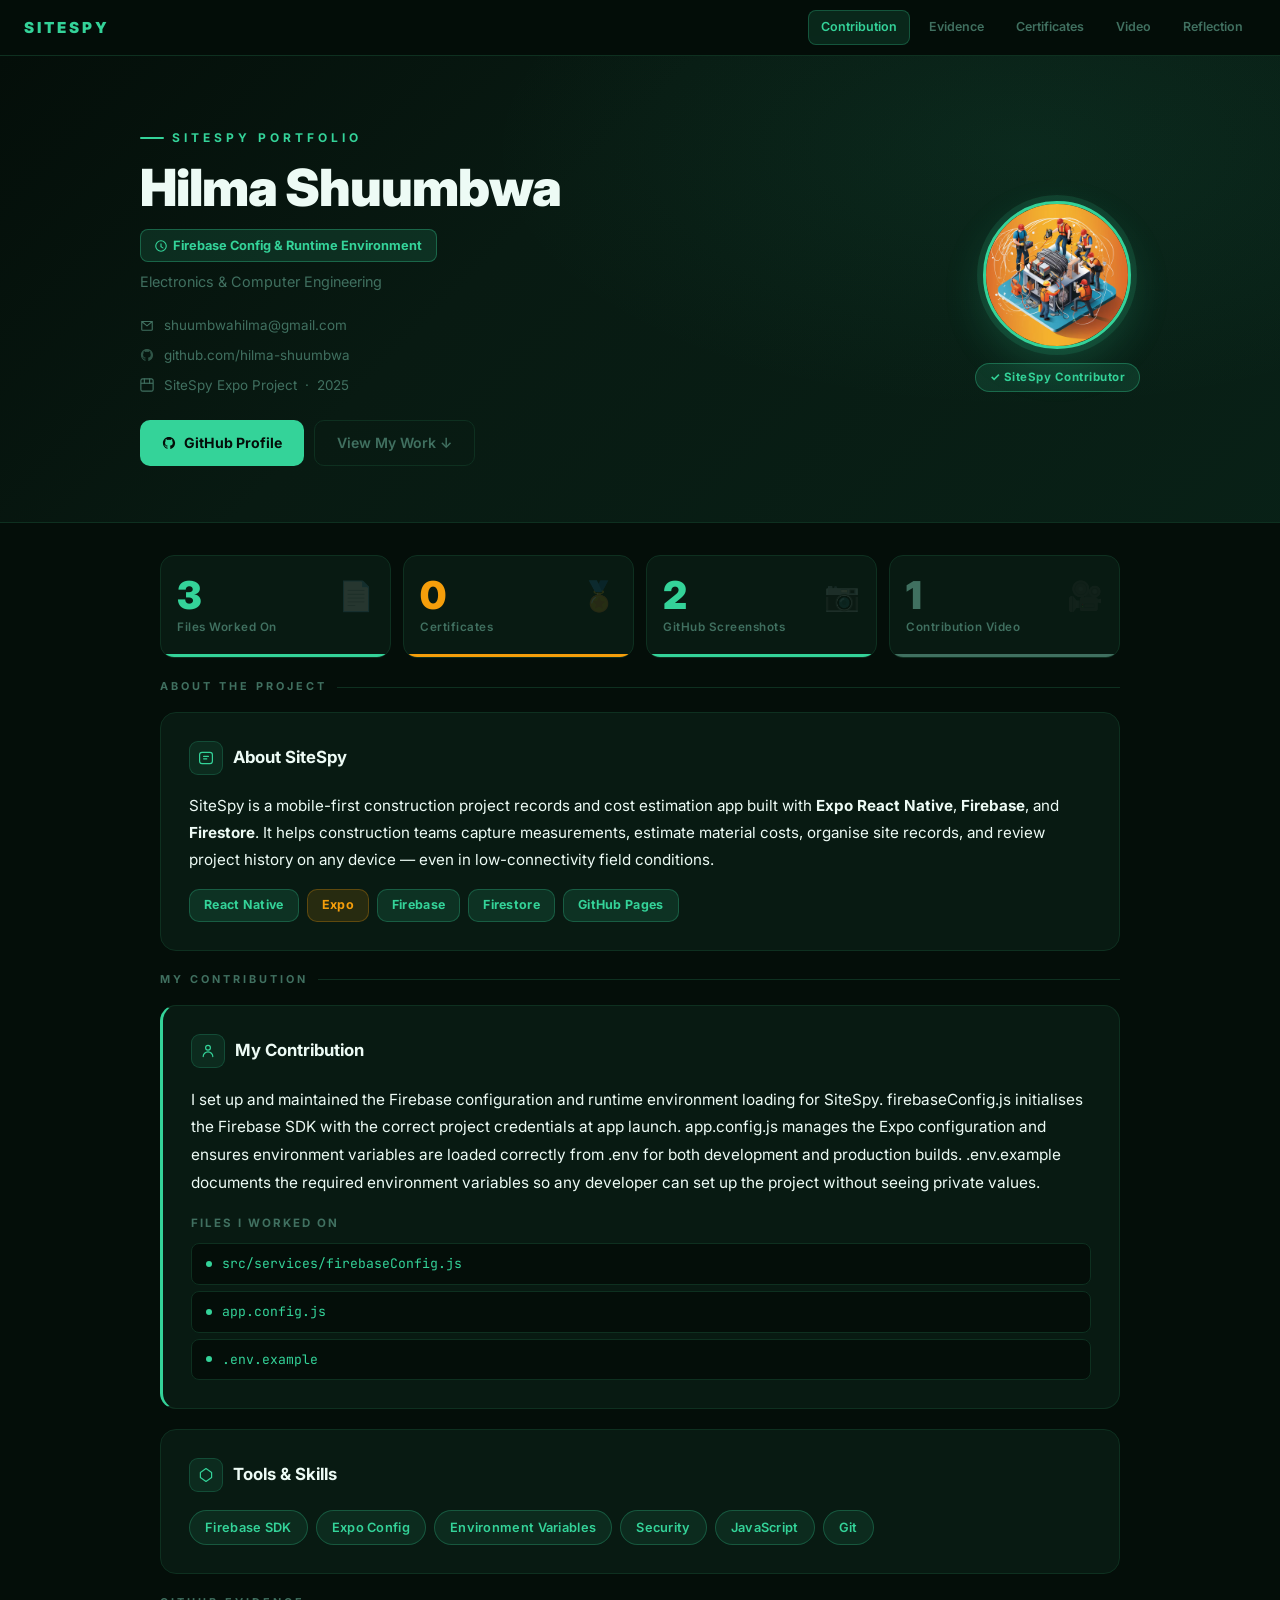
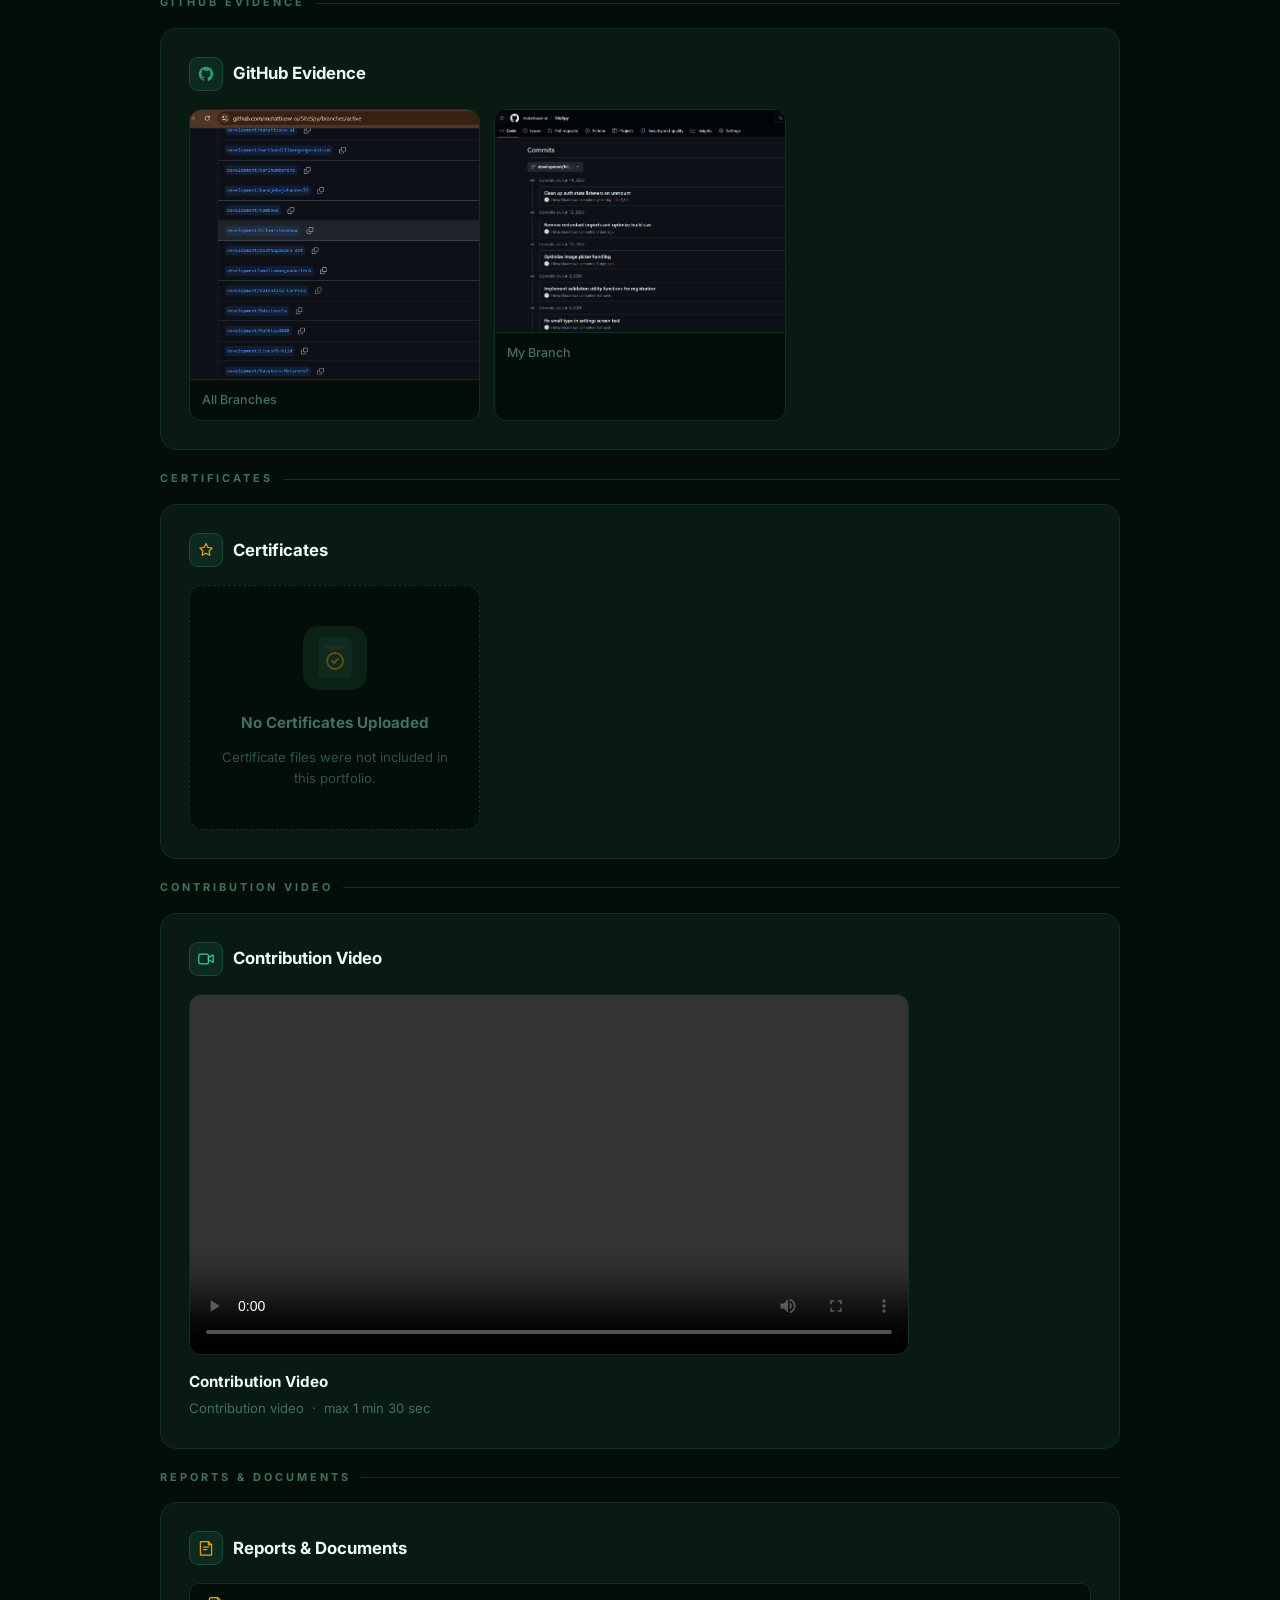
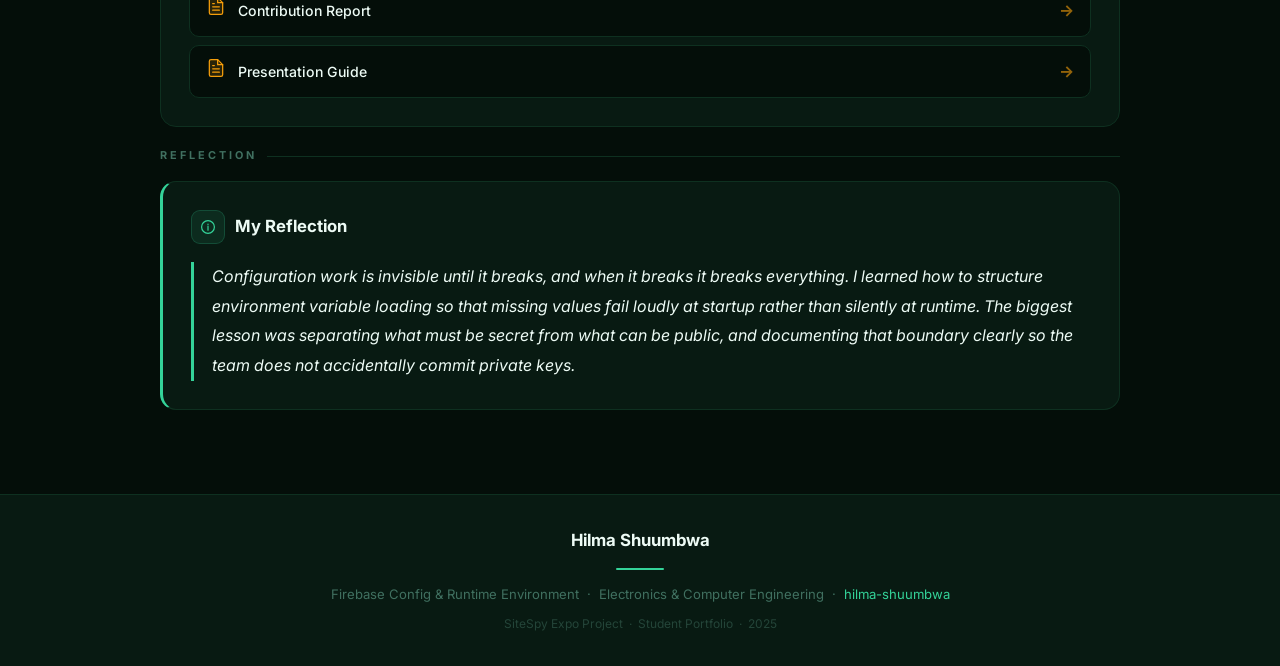
==== commit 831a11b5: "feat: premium SiteSpy portfolio overhaul" ====
--- a/site/index.html
+++ b/site/index.html
@@ -1,3 +1,4 @@
+<!-- DEPLOY_MARKER: hilmashuumbwaportfolio 20260616T072759Z 82f4ea1b -->
 <!DOCTYPE html>
 <html lang="en">
 <head>
@@ -37,6 +38,8 @@
       line-height: 1.65;
       overflow-x: hidden;
     }
+    a { color: #34D399; text-decoration: none; }
+    a:hover { text-decoration: underline; }
     ::selection { background: #34D39944; color: var(--text); }
 
     /* ── SPLASH ── */
@@ -162,30 +165,27 @@
       display: flex; align-items: center; gap: 10px;
       font-size: 0.84rem; color: #407060;
     }
-    .meta-row svg { flex-shrink: 0; opacity: 0.7; }
-    .meta-row a { color: #EDFBF5; font-weight: 500; transition: color 0.2s; }
-    .meta-row a:hover { color: #34D399; text-decoration: none; }
+    .meta-row a { color: #407060; }
+    .meta-row a:hover { color: #34D399; }
     .hero-actions { display: flex; flex-wrap: wrap; gap: 10px; }
     .btn-primary {
       display: inline-flex; align-items: center; gap: 8px;
       background: #34D399; color: #040E09;
-      font-weight: 700; font-size: 0.88rem;
-      padding: 11px 22px; border-radius: 10px;
-      border: none; cursor: pointer;
-      transition: transform 0.2s ease, box-shadow 0.2s ease;
-      text-decoration: none;
-      box-shadow: 0 4px 20px #34D39944;
-    }
-    .btn-primary:hover { transform: translateY(-2px); box-shadow: 0 8px 30px #34D39966; text-decoration: none; }
+      font-size: 0.88rem; font-weight: 700;
+      padding: 10px 22px; border-radius: 10px;
+      transition: opacity 0.2s, transform 0.15s; text-decoration: none;
+    }
+    .btn-primary:hover { opacity: 0.88; transform: translateY(-1px); text-decoration: none; }
     .btn-ghost {
       display: inline-flex; align-items: center; gap: 8px;
-      background: transparent;
-      border: 1px solid #0E3020; color: #EDFBF5;
-      font-weight: 600; font-size: 0.88rem;
-      padding: 11px 22px; border-radius: 10px;
-      transition: all 0.2s ease; text-decoration: none;
-    }
-    .btn-ghost:hover { border-color: #34D399; color: #34D399; transform: translateY(-2px); text-decoration: none; }
+      border: 1px solid #0E3020; color: #407060;
+      font-size: 0.88rem; font-weight: 600;
+      padding: 10px 22px; border-radius: 10px;
+      transition: all 0.2s; text-decoration: none;
+    }
+    .btn-ghost:hover { border-color: #34D39944; color: #EDFBF5; text-decoration: none; }
+
+    /* ── AVATAR / PROFILE IMAGE ── */
     .profile-img {
       width: 148px; height: 148px; border-radius: 50%;
       object-fit: cover;
@@ -506,7 +506,7 @@
         </div>
         <div class="meta-row">
           <svg viewBox="0 0 16 16" fill="none" width="14" height="14"><path d="M13 1H3a2 2 0 0 0-2 2v10a2 2 0 0 0 2 2h10a2 2 0 0 0 2-2V3a2 2 0 0 0-2-2z" stroke="currentColor" stroke-width="1.3"/><path d="M1 6h14" stroke="currentColor" stroke-width="1.3"/><path d="M5 1v5M11 1v5" stroke="currentColor" stroke-width="1.3" stroke-linecap="round"/></svg>
-          <span>SiteSpy Expo Project &nbsp;·&nbsp; 2025</span>
+          <span>SiteSpy Expo Project &nbsp;&middot;&nbsp; 2025</span>
         </div>
       </div>
       <div class="hero-actions">
@@ -629,7 +629,7 @@
           <div class="empty-icon">
             <svg viewBox="0 0 64 64" fill="none" width="64" height="64">
               <rect width="64" height="64" rx="16" fill="#0E3020"/>
-              <rect x="16" y="12" width="32" height="40" rx="4" fill="#407060" opacity=".2" stroke="#407060" stroke-width="1.5" opacity=".3"/>
+              <rect x="16" y="12" width="32" height="40" rx="4" fill="#407060" opacity=".2" stroke="#407060" stroke-width="1.5"/>
               <circle cx="32" cy="35" r="8" fill="none" stroke="#F59E0B" stroke-width="2" opacity=".6"/>
               <path d="M29 35l2 2 4-4" stroke="#F59E0B" stroke-width="2" stroke-linecap="round" opacity=".6"/>
               <rect x="22" y="20" width="20" height="3" rx="1.5" fill="#407060" opacity=".3"/>
@@ -650,13 +650,13 @@
       <h2>Contribution Video</h2>
     </div>
     <div class="video-wrap reveal">
-          <video controls preload="metadata" class="video-player" poster="">
+          <video controls preload="metadata" class="video-player">
             <source src="../assets/videos/contribution-video/contribution-video.mp4" type="video/mp4">
             <p>Your browser does not support video. <a href="../assets/videos/contribution-video/contribution-video.mp4">Download it here</a>.</p>
           </video>
           <div class="video-meta">
             <p class="video-label">Contribution Video</p>
-            <p class="video-sub">Contribution video &nbsp;·&nbsp; max 1 min 30 sec</p>
+            <p class="video-sub">Contribution video &nbsp;&middot;&nbsp; max 1 min 30 sec</p>
           </div>
         </div>
   </div>
@@ -730,7 +730,6 @@
   reveals.forEach(function(el) { io.observe(el); });
 
   // Active nav link on scroll
-  var sections = document.querySelectorAll("section, [id]");
   var navLinks = document.querySelectorAll(".nav-link");
   window.addEventListener("scroll", function() {
     var scrollY = window.scrollY + 80;
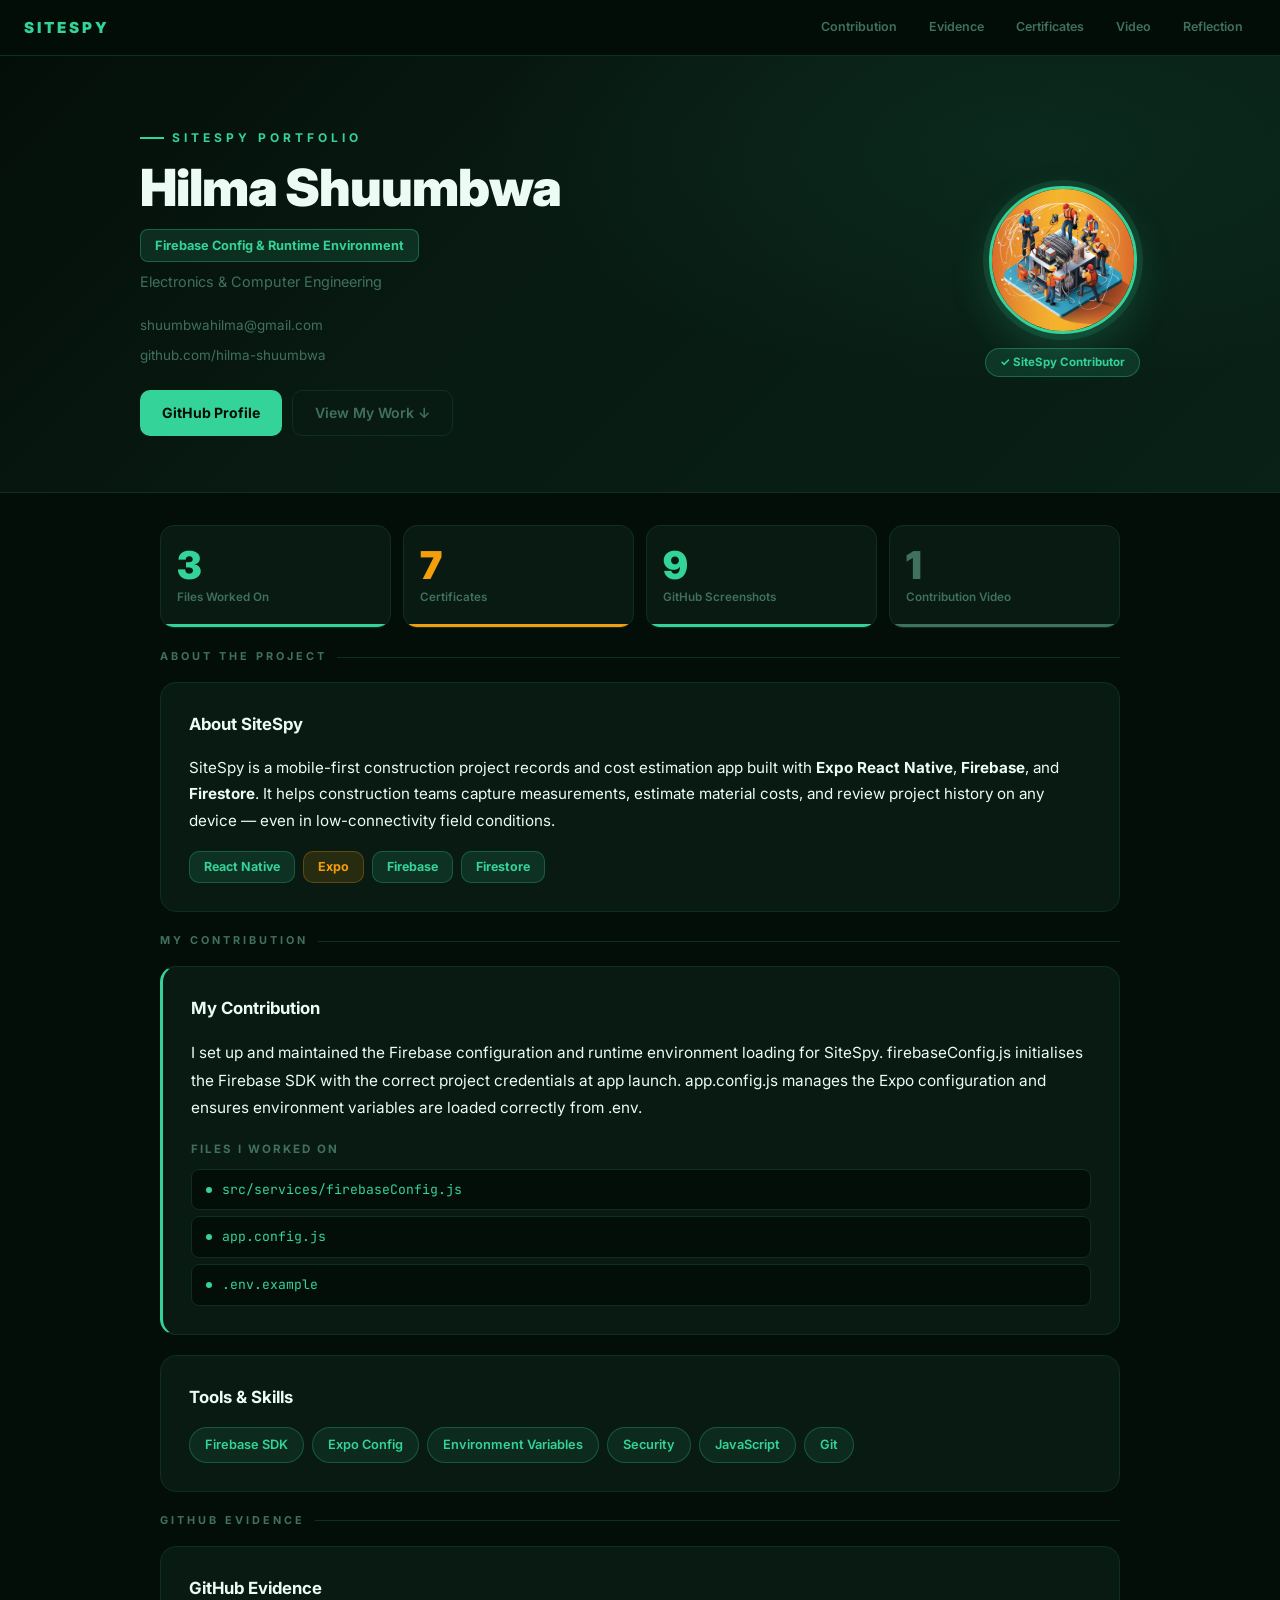
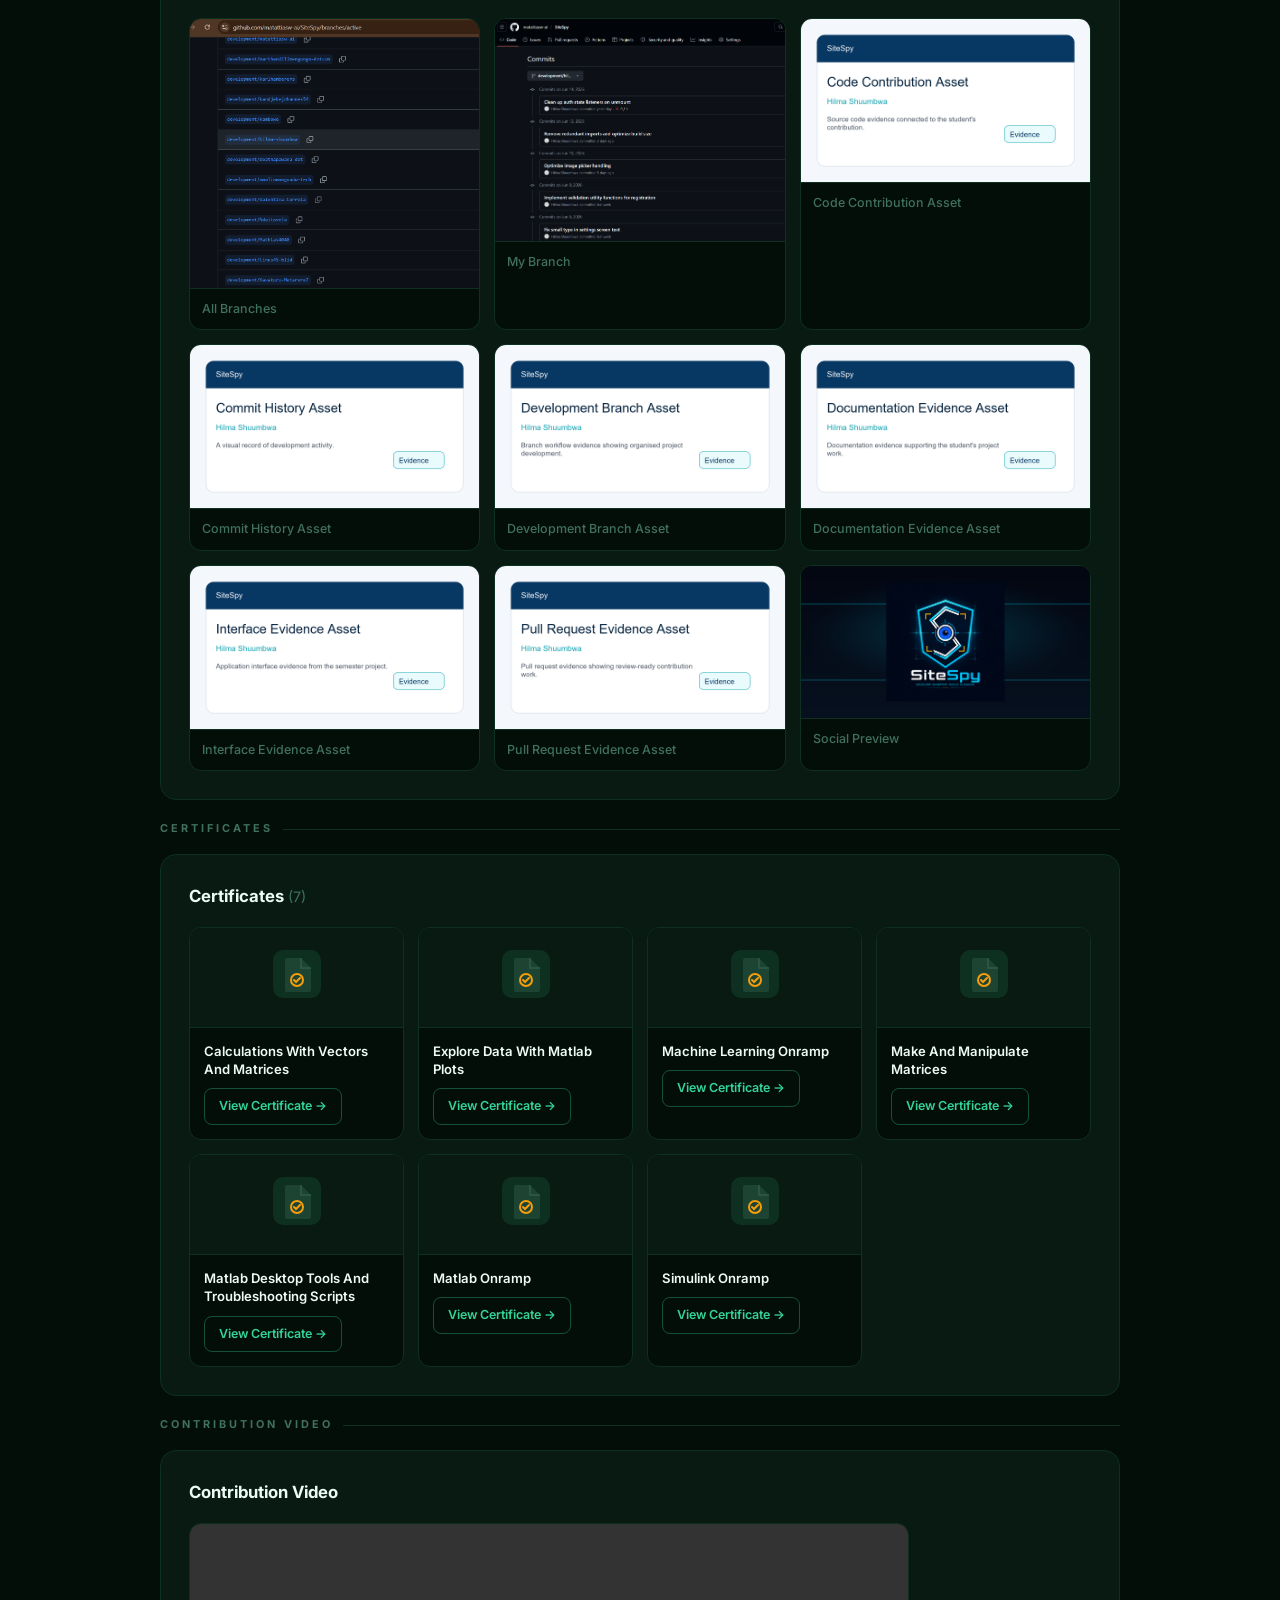
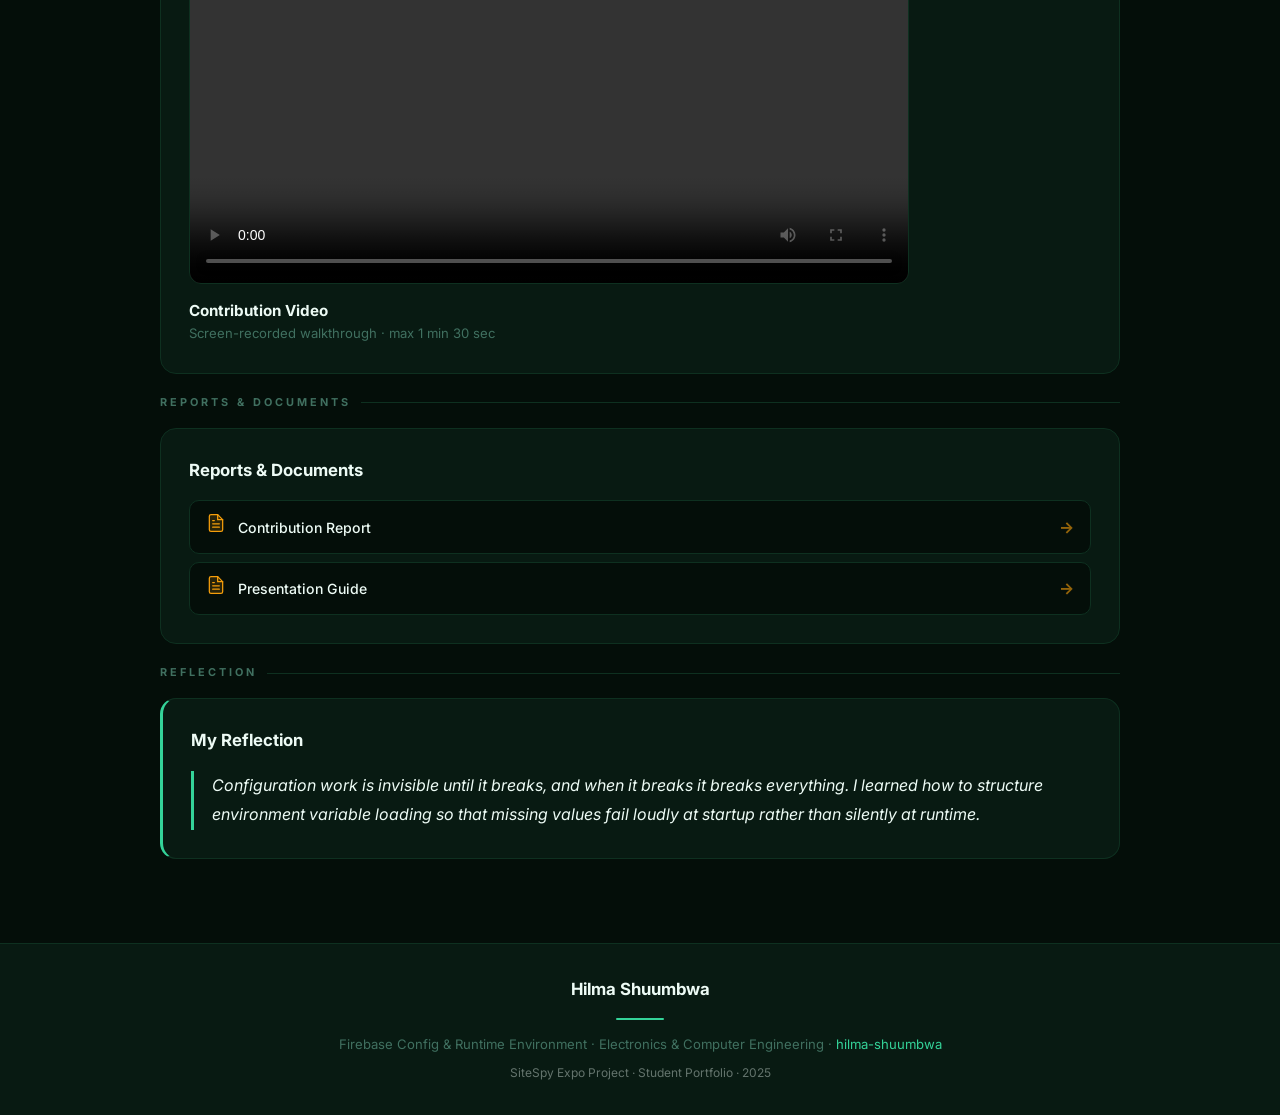
==== commit 411221e3: "fix: asset discovery - add certs, videos, screenshots to site/" ====
--- a/site/index.html
+++ b/site/index.html
@@ -1,478 +1,158 @@
-<!-- DEPLOY_MARKER: hilmashuumbwaportfolio 20260616T072759Z 82f4ea1b -->
+<!-- DEPLOY_MARKER: hilmashuumbwaportfolio 20260616T081057Z 0f9f0bf5 -->
 <!DOCTYPE html>
 <html lang="en">
 <head>
   <meta charset="UTF-8" />
   <meta name="viewport" content="width=device-width, initial-scale=1.0" />
   <title>Hilma Shuumbwa | SiteSpy Portfolio</title>
-  <meta name="description" content="Hilma Shuumbwa — Firebase Config &amp; Runtime Environment — SiteSpy student portfolio showcasing contribution evidence, certificates, and project reflection." />
+  <meta name="description" content="Hilma Shuumbwa — Firebase Config &amp; Runtime Environment — SiteSpy student portfolio." />
   <meta property="og:title" content="Hilma Shuumbwa | SiteSpy Portfolio" />
-  <meta property="og:description" content="Firebase Config &amp; Runtime Environment — Electronics &amp; Computer Engineering" />
   <meta property="og:url" content="https://hilma-shuumbwa.github.io/HilmaShuumbwaPortfolio/" />
-  <meta property="og:type" content="website" />
   <link rel="preconnect" href="https://fonts.googleapis.com" />
   <link rel="preconnect" href="https://fonts.gstatic.com" crossorigin />
   <link href="https://fonts.googleapis.com/css2?family=Inter:wght@400;500;600;700;900&family=JetBrains+Mono:wght@400;600&display=swap" rel="stylesheet" />
   <style>
-    *, *::before, *::after { box-sizing: border-box; margin: 0; padding: 0; }
-    :root {
-      --bg: #040E09;
-      --surface: #081A12;
-      --text: #EDFBF5;
-      --muted: #407060;
-      --accent: #34D399;
-      --border: #0E3020;
-      --gold: #F59E0B;
-      --success: #34D399;
-      --radius: 16px;
-      --gap: 20px;
-      --font: "Inter", system-ui, sans-serif;
-      --mono: "JetBrains Mono", monospace;
+
+    *,*::before,*::after{box-sizing:border-box;margin:0;padding:0}
+    :root{--bg:#040E09;--surface:#081A12;--text:#EDFBF5;--muted:#407060;--accent:#34D399;--border:#0E3020;--gold:#F59E0B;--success:#34D399;--font:"Inter",system-ui,sans-serif;--mono:"JetBrains Mono",monospace}
+    html{scroll-behavior:smooth}
+    body{font-family:var(--font);background:var(--bg);color:var(--text);line-height:1.65;overflow-x:hidden}
+    a{color:#34D399;text-decoration:none}
+    a:hover{text-decoration:underline}
+    #splash{position:fixed;inset:0;z-index:9999;background:#040E09;display:flex;flex-direction:column;align-items:center;justify-content:center;gap:20px;transition:opacity .5s ease,visibility .5s ease}
+    #splash.hidden{opacity:0;visibility:hidden;pointer-events:none}
+    .splash-wordmark{font-size:2rem;font-weight:900;letter-spacing:6px;color:#34D399;text-transform:uppercase;animation:fadeUp .6s ease both}
+    .splash-name{font-size:1rem;color:#407060;letter-spacing:2px;animation:fadeUp .6s ease .15s both}
+    .splash-bar{width:180px;height:3px;background:#0E3020;border-radius:3px;overflow:hidden;animation:fadeUp .6s ease .25s both}
+    .splash-bar-fill{height:100%;width:0%;background:linear-gradient(90deg,#34D399,#34D399);border-radius:3px;animation:barLoad 1.2s ease .3s forwards}
+    @keyframes barLoad{to{width:100%}}
+    @keyframes fadeUp{from{opacity:0;transform:translateY(12px)}to{opacity:1;transform:translateY(0)}}
+    .reveal{opacity:0;transform:translateY(24px);transition:opacity .55s ease,transform .55s ease}
+    .reveal.visible{opacity:1;transform:translateY(0)}
+    nav{position:sticky;top:0;z-index:100;background:#040E09dd;backdrop-filter:blur(16px);border-bottom:1px solid #0E3020;padding:0 24px;display:flex;align-items:center;justify-content:space-between;height:56px}
+    .nav-brand{font-weight:900;font-size:.95rem;letter-spacing:3px;color:#34D399;text-transform:uppercase}
+    .nav-links{display:flex;gap:6px}
+    .nav-link{font-size:.78rem;font-weight:600;color:#407060;padding:6px 12px;border-radius:8px;border:1px solid transparent;transition:all .2s;text-decoration:none}
+    .nav-link:hover{background:#0E3020;color:#EDFBF5}
+    .hero{padding:72px 24px 56px;position:relative;overflow:hidden;border-bottom:1px solid #0E3020}
+    .hero::before{content:"";position:absolute;inset:0;background:radial-gradient(ellipse 60% 80% at 80% 20%,#34D39912,transparent 70%);pointer-events:none}
+    .hero-inner{max-width:1000px;margin:0 auto;display:flex;flex-wrap:wrap;gap:40px;align-items:center;position:relative}
+    .hero-text{flex:1 1 320px}
+    .hero-photo{flex:0 0 auto;display:flex;flex-direction:column;align-items:center;gap:14px}
+    .wordmark{font-size:.75rem;font-weight:700;color:#34D399;letter-spacing:4px;text-transform:uppercase;margin-bottom:12px;display:flex;align-items:center;gap:8px}
+    .wordmark::before{content:"";display:block;width:24px;height:2px;background:#34D399}
+    h1{font-size:clamp(2rem,6vw,3.2rem);font-weight:900;color:#EDFBF5;line-height:1.08;margin-bottom:14px;letter-spacing:-.02em}
+    h2{font-size:1.05rem;font-weight:700;color:#EDFBF5;margin-bottom:16px}
+    .role-badge{display:inline-flex;align-items:center;gap:6px;background:#34D39922;border:1px solid #34D39955;color:#34D399;font-size:.8rem;font-weight:700;padding:5px 14px;border-radius:8px;margin-bottom:8px}
+    .dept{color:#407060;font-size:.9rem;margin-bottom:20px}
+    .hero-meta{display:flex;flex-direction:column;gap:8px;margin-bottom:24px}
+    .meta-row{font-size:.84rem;color:#407060}
+    .meta-row a{color:#407060}
+    .meta-row a:hover{color:#34D399}
+    .hero-actions{display:flex;flex-wrap:wrap;gap:10px}
+    .btn-primary{display:inline-flex;align-items:center;gap:8px;background:#34D399;color:#040E09;font-size:.88rem;font-weight:700;padding:10px 22px;border-radius:10px;transition:opacity .2s,transform .15s;text-decoration:none}
+    .btn-primary:hover{opacity:.88;transform:translateY(-1px);text-decoration:none}
+    .btn-ghost{display:inline-flex;align-items:center;gap:8px;border:1px solid #0E3020;color:#407060;font-size:.88rem;font-weight:600;padding:10px 22px;border-radius:10px;transition:all .2s;text-decoration:none}
+    .btn-ghost:hover{border-color:#34D39944;color:#EDFBF5;text-decoration:none}
+    .profile-img{width:148px;height:148px;border-radius:50%;object-fit:cover;border:3px solid #34D399;box-shadow:0 0 0 6px #34D39922,0 16px 40px #34D39933;transition:transform .3s}
+    .profile-img:hover{transform:scale(1.04)}
+    .profile-avatar{width:148px;height:148px;border-radius:50%;background:linear-gradient(135deg,#081A12,#0E3020);border:3px solid #34D39966;display:flex;align-items:center;justify-content:center;font-size:3rem;font-weight:900;color:#34D399}
+    .contributor-badge{background:#34D39922;border:1px solid #34D39955;color:#34D399;font-size:.72rem;font-weight:700;padding:4px 14px;border-radius:20px}
+    .pulse-ring{position:absolute;width:148px;height:148px;border-radius:50%;border:2px solid #34D39944;animation:pulse 2.5s ease-in-out infinite}
+    @keyframes pulse{0%,100%{transform:scale(1);opacity:.4}50%{transform:scale(1.12);opacity:.1}}
+    .avatar-wrap{position:relative;display:flex;align-items:center;justify-content:center}
+    .main{max-width:1000px;margin:0 auto;padding:32px 20px 64px}
+    .section-label{font-size:.68rem;font-weight:700;letter-spacing:3px;text-transform:uppercase;color:#407060;margin-bottom:16px;display:flex;align-items:center;gap:10px}
+    .section-label::after{content:"";flex:1;height:1px;background:#0E3020}
+    .card{background:#081A12;border:1px solid #0E3020;border-radius:16px;padding:28px;margin-bottom:20px;transition:box-shadow .3s,border-color .3s}
+    .card:hover{border-color:#34D39944;box-shadow:0 4px 24px #34D39911}
+    .card-accent{border-left:3px solid #34D399}
+    .card-success{border-left:3px solid #34D399}
+    .stats-row{display:grid;grid-template-columns:repeat(auto-fit,minmax(120px,1fr));gap:12px;margin-bottom:20px}
+    .stat-card{background:#081A12;border:1px solid #0E3020;border-radius:14px;padding:20px 16px;position:relative;overflow:hidden;transition:transform .2s,box-shadow .2s}
+    .stat-card:hover{transform:translateY(-3px)}
+    .stat-card::before{content:"";position:absolute;bottom:0;left:0;right:0;height:3px}
+    .stat-card.s-accent::before{background:#34D399}
+    .stat-card.s-gold::before{background:#F59E0B}
+    .stat-card.s-success::before{background:#34D399}
+    .stat-card.s-muted::before{background:#407060}
+    .stat-num{font-size:2.4rem;font-weight:900;line-height:1;margin-bottom:4px}
+    .stat-card.s-accent .stat-num{color:#34D399}
+    .stat-card.s-gold .stat-num{color:#F59E0B}
+    .stat-card.s-success .stat-num{color:#34D399}
+    .stat-card.s-muted .stat-num{color:#407060}
+    .stat-lbl{font-size:.73rem;color:#407060;font-weight:600}
+    .about-text{font-size:.95rem;line-height:1.75}
+    .tech-row{display:flex;flex-wrap:wrap;gap:8px;margin-top:16px}
+    .tech-pill{font-size:.78rem;font-weight:700;padding:5px 14px;border-radius:10px}
+    .tp-accent{background:#34D39922;border:1px solid #34D39944;color:#34D399}
+    .tp-gold{background:#F59E0B22;border:1px solid #F59E0B44;color:#F59E0B}
+    .tp-success{background:#34D39922;border:1px solid #34D39944;color:#34D399}
+    .contrib-text{font-size:.96rem;line-height:1.8}
+    .files-label{font-size:.72rem;font-weight:700;letter-spacing:2px;text-transform:uppercase;color:#407060;margin:18px 0 10px}
+    .files-list{list-style:none;display:flex;flex-direction:column;gap:6px}
+    .file-item{display:flex;align-items:center;gap:10px;background:#040E09;border:1px solid #0E3020;border-radius:8px;padding:9px 14px;transition:border-color .2s,transform .15s;animation:fadeUp .4s ease calc(var(--i)*.06s) both}
+    .file-item:hover{border-color:#34D39966;transform:translateX(4px)}
+    .file-item::before{content:"";width:6px;height:6px;border-radius:50%;background:#34D399;flex-shrink:0}
+    .file-item code{font-family:var(--mono);font-size:.82rem;color:#34D399}
+    .chips{display:flex;flex-wrap:wrap;gap:8px}
+    .chip{font-size:.8rem;font-weight:600;padding:6px 15px;border-radius:20px;background:#34D39918;border:1px solid #34D39944;color:#34D399;transition:background .2s,transform .15s;animation:fadeUp .4s ease calc(var(--i)*.05s) both;cursor:default}
+    .chip:hover{background:#34D399;color:#040E09;transform:translateY(-2px)}
+    .gh-grid{display:grid;grid-template-columns:repeat(auto-fill,minmax(220px,1fr));gap:14px;margin-top:6px}
+    .gh-card{background:#040E09;border:1px solid #0E3020;border-radius:12px;overflow:hidden;transition:transform .25s,box-shadow .25s,border-color .25s}
+    .gh-card:hover{transform:translateY(-4px);box-shadow:0 12px 32px #040E09;border-color:#34D39955}
+    .gh-img-wrap{background:#040E09;line-height:0}
+    .gh-img-wrap img{width:100%;display:block;border-bottom:1px solid #0E3020}
+    .img-label{font-size:.78rem;color:#407060;padding:10px 12px;font-weight:500}
+    .cert-count{color:#407060;font-weight:400;font-size:.9rem}
+    .cert-grid{display:grid;grid-template-columns:repeat(auto-fill,minmax(200px,1fr));gap:14px;margin-top:6px}
+    .cert-card{background:#040E09;border:1px solid #0E3020;border-radius:12px;overflow:hidden;display:flex;flex-direction:column;transition:transform .25s,box-shadow .25s,border-color .25s}
+    .cert-card:hover{transform:translateY(-4px);box-shadow:0 12px 32px #040E09;border-color:#F59E0B55}
+    .cert-thumb{background:#081A12;border-bottom:1px solid #0E3020;height:100px;display:flex;align-items:center;justify-content:center}
+    .cert-body{padding:14px;display:flex;flex-direction:column;gap:10px;flex:1}
+    .cert-name{font-size:.82rem;font-weight:600;line-height:1.4}
+    .btn-outline{display:inline-flex;align-items:center;border:1px solid #34D39955;color:#34D399;font-size:.78rem;font-weight:600;padding:7px 14px;border-radius:8px;transition:all .2s;text-decoration:none;align-self:flex-start}
+    .btn-outline:hover{background:#34D399;color:#040E09;text-decoration:none}
+    .video-wrap{display:flex;flex-direction:column;gap:14px}
+    .video-player{width:100%;max-width:720px;border-radius:12px;border:1px solid #0E3020;background:#040E09;display:block}
+    .video-label{font-size:.95rem;font-weight:700}
+    .video-sub{font-size:.82rem;color:#407060}
+    .reports-list{display:flex;flex-direction:column;gap:8px;margin-top:6px}
+    .report-row{display:flex;align-items:center;gap:12px;background:#040E09;border:1px solid #0E3020;border-radius:10px;padding:12px 16px;text-decoration:none;color:#EDFBF5;transition:all .2s}
+    .report-row:hover{border-color:#F59E0B66;transform:translateX(4px);text-decoration:none}
+    .report-name{flex:1;font-size:.88rem;font-weight:500}
+    .report-arrow{color:#F59E0B;font-weight:700;opacity:.6}
+    .empty-state{background:#040E09;border:1px dashed #0E3020;border-radius:14px;padding:32px 24px;display:flex;flex-direction:column;align-items:center;gap:10px;text-align:center}
+    .empty-title{font-size:.95rem;font-weight:700;color:#407060}
+    .empty-sub{font-size:.82rem;color:#407060;opacity:.7;max-width:280px;line-height:1.6}
+    .reflection-text{font-size:1rem;line-height:1.85;font-style:italic;border-left:3px solid #34D399;padding-left:18px}
+    footer{background:#081A12;border-top:1px solid #0E3020;padding:32px 24px;text-align:center}
+    .footer-name{font-size:1.05rem;font-weight:700;margin-bottom:6px}
+    .footer-sub{font-size:.82rem;color:#407060}
+    .footer-sub a{color:#34D399}
+    .footer-divider{width:48px;height:2px;background:#34D399;border-radius:2px;margin:14px auto}
+    @media(max-width:640px){
+      .hero{padding:48px 16px 40px}
+      h1{font-size:2rem}
+      .nav-links{display:none}
+      .main{padding:20px 14px 48px}
+      .card{padding:20px 16px}
+      .stats-row{grid-template-columns:repeat(2,1fr)}
+      .gh-grid,.cert-grid{grid-template-columns:1fr}
+      .profile-img,.profile-avatar{width:110px;height:110px}
+      .pulse-ring{width:110px;height:110px}
     }
-    html { scroll-behavior: smooth; font-size: 16px; }
-    body {
-      font-family: var(--font);
-      background: var(--bg);
-      color: var(--text);
-      min-height: 100vh;
-      line-height: 1.65;
-      overflow-x: hidden;
-    }
-    a { color: #34D399; text-decoration: none; }
-    a:hover { text-decoration: underline; }
-    ::selection { background: #34D39944; color: var(--text); }
-
-    /* ── SPLASH ── */
-    #splash {
-      position: fixed; inset: 0; z-index: 9999;
-      background: #040E09;
-      display: flex; flex-direction: column;
-      align-items: center; justify-content: center; gap: 20px;
-      transition: opacity 0.5s ease, visibility 0.5s ease;
-    }
-    #splash.hidden { opacity: 0; visibility: hidden; pointer-events: none; }
-    .splash-wordmark {
-      font-size: 2rem; font-weight: 900; letter-spacing: 6px;
-      color: #34D399; text-transform: uppercase;
-      animation: fadeUp 0.6s ease both;
-    }
-    .splash-name {
-      font-size: 1rem; color: #407060; letter-spacing: 2px;
-      animation: fadeUp 0.6s ease 0.15s both;
-    }
-    .splash-bar {
-      width: 180px; height: 3px;
-      background: #0E3020;
-      border-radius: 3px; overflow: hidden;
-      animation: fadeUp 0.6s ease 0.25s both;
-    }
-    .splash-bar-fill {
-      height: 100%; width: 0%;
-      background: linear-gradient(90deg, #34D399, #34D399);
-      border-radius: 3px;
-      animation: barLoad 1.2s ease 0.3s forwards;
-    }
-    @keyframes barLoad { to { width: 100%; } }
-    @keyframes fadeUp {
-      from { opacity:0; transform:translateY(12px); }
-      to   { opacity:1; transform:translateY(0); }
-    }
-
-    /* ── SCROLL REVEAL ── */
-    .reveal {
-      opacity: 0; transform: translateY(24px);
-      transition: opacity 0.55s ease, transform 0.55s ease;
-    }
-    .reveal.visible { opacity: 1; transform: translateY(0); }
-
-    /* ── NAV ── */
-    nav {
-      position: sticky; top: 0; z-index: 100;
-      background: #040E09dd;
-      backdrop-filter: blur(16px);
-      border-bottom: 1px solid #0E3020;
-      padding: 0 24px;
-      display: flex; align-items: center; justify-content: space-between;
-      height: 56px;
-    }
-    .nav-brand {
-      font-weight: 900; font-size: 0.95rem;
-      letter-spacing: 3px; color: #34D399; text-transform: uppercase;
-    }
-    .nav-links { display: flex; gap: 6px; }
-    .nav-link {
-      font-size: 0.78rem; font-weight: 600;
-      color: #407060; padding: 6px 12px; border-radius: 8px;
-      border: 1px solid transparent;
-      transition: all 0.2s ease; text-decoration: none;
-    }
-    .nav-link:hover { background: #0E3020; color: #EDFBF5; border-color: #0E3020; text-decoration: none; }
-    .nav-link.active { background: #34D39922; color: #34D399; border-color: #34D39944; }
-
-    /* ── HERO ── */
-    .hero {
-      background: linear-gradient(135deg, #040E09 0%, #081A12 40%, #34D39918 100%);
-      border-bottom: 1px solid #0E3020;
-      padding: 72px 24px 56px;
-      position: relative; overflow: hidden;
-    }
-    .hero::before {
-      content: "";
-      position: absolute; inset: 0;
-      background: radial-gradient(ellipse 60% 80% at 80% 20%, #34D39912, transparent 70%);
-      pointer-events: none;
-    }
-    .hero-inner {
-      max-width: 1000px; margin: 0 auto;
-      display: flex; flex-wrap: wrap;
-      gap: 40px; align-items: center;
-      position: relative;
-    }
-    .hero-text { flex: 1 1 320px; }
-    .hero-photo { flex: 0 0 auto; display: flex; flex-direction: column; align-items: center; gap: 14px; }
-    .wordmark {
-      font-size: 0.75rem; font-weight: 700;
-      color: #34D399; letter-spacing: 4px;
-      text-transform: uppercase; margin-bottom: 12px;
-      display: flex; align-items: center; gap: 8px;
-    }
-    .wordmark::before {
-      content: ""; display: block;
-      width: 24px; height: 2px;
-      background: #34D399; border-radius: 2px;
-    }
-    h1 {
-      font-size: clamp(2rem, 6vw, 3.2rem);
-      font-weight: 900; color: #EDFBF5;
-      line-height: 1.08; margin-bottom: 14px;
-      letter-spacing: -0.02em;
-    }
-    .role-badge {
-      display: inline-flex; align-items: center; gap: 6px;
-      background: #34D39922;
-      border: 1px solid #34D39955;
-      color: #34D399;
-      font-size: 0.8rem; font-weight: 700;
-      padding: 5px 14px; border-radius: 8px;
-      margin-bottom: 8px;
-    }
-    .dept { color: #407060; font-size: 0.9rem; margin-bottom: 20px; }
-    .hero-meta {
-      display: flex; flex-direction: column; gap: 8px;
-      margin-bottom: 24px;
-    }
-    .meta-row {
-      display: flex; align-items: center; gap: 10px;
-      font-size: 0.84rem; color: #407060;
-    }
-    .meta-row a { color: #407060; }
-    .meta-row a:hover { color: #34D399; }
-    .hero-actions { display: flex; flex-wrap: wrap; gap: 10px; }
-    .btn-primary {
-      display: inline-flex; align-items: center; gap: 8px;
-      background: #34D399; color: #040E09;
-      font-size: 0.88rem; font-weight: 700;
-      padding: 10px 22px; border-radius: 10px;
-      transition: opacity 0.2s, transform 0.15s; text-decoration: none;
-    }
-    .btn-primary:hover { opacity: 0.88; transform: translateY(-1px); text-decoration: none; }
-    .btn-ghost {
-      display: inline-flex; align-items: center; gap: 8px;
-      border: 1px solid #0E3020; color: #407060;
-      font-size: 0.88rem; font-weight: 600;
-      padding: 10px 22px; border-radius: 10px;
-      transition: all 0.2s; text-decoration: none;
-    }
-    .btn-ghost:hover { border-color: #34D39944; color: #EDFBF5; text-decoration: none; }
-
-    /* ── AVATAR / PROFILE IMAGE ── */
-    .profile-img {
-      width: 148px; height: 148px; border-radius: 50%;
-      object-fit: cover;
-      border: 3px solid #34D399;
-      box-shadow: 0 0 0 6px #34D39922, 0 16px 40px #34D39933;
-      transition: transform 0.3s ease;
-    }
-    .profile-img:hover { transform: scale(1.04); }
-    .profile-avatar {
-      width: 148px; height: 148px; border-radius: 50%;
-      background: linear-gradient(135deg, #081A12, #0E3020);
-      border: 3px solid #34D39966;
-      box-shadow: 0 0 0 6px #34D39911;
-      display: flex; align-items: center; justify-content: center;
-      font-size: 3rem; font-weight: 900; color: #34D399;
-      letter-spacing: -2px;
-    }
-    .contributor-badge {
-      background: #34D39922;
-      border: 1px solid #34D39955;
-      color: #34D399;
-      font-size: 0.72rem; font-weight: 700;
-      padding: 4px 14px; border-radius: 20px;
-      letter-spacing: 0.5px;
-    }
-    .pulse-ring {
-      position: absolute;
-      width: 148px; height: 148px; border-radius: 50%;
-      border: 2px solid #34D39944;
-      animation: pulse 2.5s ease-in-out infinite;
-    }
-    @keyframes pulse { 0%,100% { transform:scale(1); opacity:0.4; } 50% { transform:scale(1.12); opacity:0.1; } }
-    .avatar-wrap { position: relative; display: flex; align-items: center; justify-content: center; }
-
-    /* ── MAIN LAYOUT ── */
-    .main { max-width: 1000px; margin: 0 auto; padding: 32px 20px 64px; }
-    .section-label {
-      font-size: 0.68rem; font-weight: 700; letter-spacing: 3px;
-      text-transform: uppercase; color: #407060;
-      margin-bottom: 16px; display: flex; align-items: center; gap: 10px;
-    }
-    .section-label::after {
-      content: ""; flex: 1; height: 1px; background: #0E3020;
-    }
-
-    /* ── CARDS ── */
-    .card {
-      background: #081A12;
-      border: 1px solid #0E3020;
-      border-radius: var(--radius);
-      padding: 28px;
-      margin-bottom: var(--gap);
-      transition: box-shadow 0.3s ease, border-color 0.3s ease;
-    }
-    .card:hover { border-color: #34D39944; box-shadow: 0 4px 24px #34D39911; }
-    .card-accent { border-left: 3px solid #34D399; }
-    .card-gold { border-left: 3px solid #F59E0B; }
-    .card-success { border-left: 3px solid #34D399; }
-    .card-title {
-      display: flex; align-items: center; gap: 10px;
-      margin-bottom: 18px;
-    }
-    .card-title h2 {
-      font-size: 1.05rem; font-weight: 700; color: #EDFBF5;
-    }
-    .card-title-icon {
-      width: 34px; height: 34px; border-radius: 9px;
-      background: #34D39918; border: 1px solid #34D39933;
-      display: flex; align-items: center; justify-content: center;
-      flex-shrink: 0;
-    }
-
-    /* ── STATS ── */
-    .stats-row {
-      display: grid;
-      grid-template-columns: repeat(auto-fit, minmax(120px, 1fr));
-      gap: 12px; margin-bottom: var(--gap);
-    }
-    .stat-card {
-      background: #081A12; border: 1px solid #0E3020;
-      border-radius: 14px; padding: 20px 16px;
-      position: relative; overflow: hidden;
-      transition: transform 0.2s, box-shadow 0.2s;
-    }
-    .stat-card:hover { transform: translateY(-3px); box-shadow: 0 8px 24px #040E0988; }
-    .stat-card::before {
-      content: ""; position: absolute;
-      bottom: 0; left: 0; right: 0; height: 3px;
-    }
-    .stat-card.s-accent::before { background: #34D399; }
-    .stat-card.s-gold::before { background: #F59E0B; }
-    .stat-card.s-success::before { background: #34D399; }
-    .stat-card.s-muted::before { background: #407060; }
-    .stat-num { font-size: 2.4rem; font-weight: 900; line-height: 1; margin-bottom: 4px; }
-    .stat-card.s-accent .stat-num { color: #34D399; }
-    .stat-card.s-gold .stat-num { color: #F59E0B; }
-    .stat-card.s-success .stat-num { color: #34D399; }
-    .stat-card.s-muted .stat-num { color: #407060; }
-    .stat-lbl { font-size: 0.73rem; color: #407060; font-weight: 600; letter-spacing: 0.5px; }
-    .stat-icon { position: absolute; top: 16px; right: 16px; opacity: 0.12; font-size: 1.8rem; }
-
-    /* ── ABOUT SITESPY ── */
-    .about-text { color: #EDFBF5; font-size: 0.95rem; line-height: 1.75; }
-    .tech-row { display: flex; flex-wrap: wrap; gap: 8px; margin-top: 16px; }
-    .tech-pill {
-      font-size: 0.78rem; font-weight: 700;
-      padding: 5px 14px; border-radius: 10px; letter-spacing: 0.3px;
-    }
-    .tp-accent { background: #34D39922; border: 1px solid #34D39944; color: #34D399; }
-    .tp-gold   { background: #F59E0B22;   border: 1px solid #F59E0B44;   color: #F59E0B; }
-    .tp-success{ background: #34D39922;border: 1px solid #34D39944;color: #34D399; }
-
-    /* ── CONTRIBUTION ── */
-    .contrib-text { font-size: 0.96rem; line-height: 1.8; color: #EDFBF5; }
-    .files-label { font-size: 0.72rem; font-weight: 700; letter-spacing: 2px; text-transform: uppercase; color: #407060; margin: 18px 0 10px; }
-    .files-list { list-style: none; display: flex; flex-direction: column; gap: 6px; }
-    .file-item {
-      display: flex; align-items: center; gap: 10px;
-      background: #040E09; border: 1px solid #0E3020;
-      border-radius: 8px; padding: 9px 14px;
-      transition: border-color 0.2s, transform 0.15s;
-      animation: fadeUp 0.4s ease calc(var(--i)*0.06s) both;
-    }
-    .file-item:hover { border-color: #34D39966; transform: translateX(4px); }
-    .file-item::before {
-      content: "";
-      width: 6px; height: 6px; border-radius: 50%;
-      background: #34D399; flex-shrink: 0;
-    }
-    .file-item code {
-      font-family: var(--mono); font-size: 0.82rem;
-      color: #34D399; background: none; padding: 0;
-    }
-
-    /* ── SKILLS ── */
-    .chips { display: flex; flex-wrap: wrap; gap: 8px; }
-    .chip {
-      font-size: 0.8rem; font-weight: 600;
-      padding: 6px 15px; border-radius: 20px;
-      background: #34D39918; border: 1px solid #34D39944;
-      color: #34D399; letter-spacing: 0.3px;
-      transition: background 0.2s, transform 0.15s;
-      animation: fadeUp 0.4s ease calc(var(--i)*0.05s) both;
-    }
-    .chip:hover { background: #34D399; color: #040E09; transform: translateY(-2px); }
-
-    /* ── GITHUB EVIDENCE ── */
-    .gh-grid {
-      display: grid;
-      grid-template-columns: repeat(auto-fill, minmax(260px, 1fr));
-      gap: 14px; margin-top: 6px;
-    }
-    .gh-card {
-      background: #040E09; border: 1px solid #0E3020;
-      border-radius: 12px; overflow: hidden;
-      transition: transform 0.25s ease, box-shadow 0.25s ease, border-color 0.25s;
-    }
-    .gh-card:hover { transform: translateY(-4px); box-shadow: 0 12px 32px #040E09; border-color: #34D39955; }
-    .gh-img-wrap { background: #040E09; line-height: 0; }
-    .gh-img-wrap img { width: 100%; display: block; border-bottom: 1px solid #0E3020; }
-    .gh-placeholder {
-      height: 160px; display: flex; align-items: center; justify-content: center;
-    }
-    .gh-placeholder svg { width: 64px; height: 64px; }
-    .img-label { font-size: 0.78rem; color: #407060; padding: 10px 12px; font-weight: 500; }
-
-    /* ── CERTIFICATES ── */
-    .cert-grid {
-      display: grid;
-      grid-template-columns: repeat(auto-fill, minmax(220px, 1fr));
-      gap: 14px; margin-top: 6px;
-    }
-    .cert-card {
-      background: #040E09; border: 1px solid #0E3020;
-      border-radius: 12px; overflow: hidden;
-      display: flex; flex-direction: column;
-      transition: transform 0.25s, box-shadow 0.25s, border-color 0.25s;
-    }
-    .cert-card:hover { transform: translateY(-4px); box-shadow: 0 12px 32px #040E09; border-color: #F59E0B55; }
-    .cert-thumb {
-      background: #081A12; border-bottom: 1px solid #0E3020;
-      height: 120px; display: flex; align-items: center; justify-content: center;
-      overflow: hidden;
-    }
-    .cert-thumb .cert-preview { width: 100%; height: 100%; object-fit: cover; }
-    .cert-icon-wrap { opacity: 0.6; }
-    .cert-body { padding: 14px; display: flex; flex-direction: column; gap: 10px; flex: 1; }
-    .cert-name { font-size: 0.83rem; font-weight: 600; color: #EDFBF5; line-height: 1.4; }
-    .btn-outline {
-      display: inline-flex; align-items: center; gap: 6px;
-      border: 1px solid #34D39955; color: #34D399;
-      font-size: 0.78rem; font-weight: 600;
-      padding: 7px 14px; border-radius: 8px;
-      transition: all 0.2s ease; text-decoration: none;
-      align-self: flex-start;
-    }
-    .btn-outline:hover { background: #34D399; color: #040E09; border-color: #34D399; text-decoration: none; }
-
-    /* ── VIDEO ── */
-    .video-wrap { display: flex; flex-direction: column; gap: 14px; }
-    .video-player {
-      width: 100%; max-width: 720px;
-      border-radius: 12px; border: 1px solid #0E3020;
-      background: #040E09; display: block;
-    }
-    .video-meta { display: flex; flex-direction: column; gap: 4px; }
-    .video-label { font-size: 0.95rem; font-weight: 700; color: #EDFBF5; }
-    .video-sub { font-size: 0.82rem; color: #407060; }
-
-    /* ── REPORTS ── */
-    .reports-list { display: flex; flex-direction: column; gap: 8px; margin-top: 6px; }
-    .report-row {
-      display: flex; align-items: center; gap: 12px;
-      background: #040E09; border: 1px solid #0E3020;
-      border-radius: 10px; padding: 12px 16px;
-      text-decoration: none; color: #EDFBF5;
-      transition: all 0.2s ease;
-    }
-    .report-row:hover { border-color: #F59E0B66; transform: translateX(4px); background: #F59E0B08; text-decoration: none; }
-    .report-icon { flex-shrink: 0; }
-    .report-name { flex: 1; font-size: 0.88rem; font-weight: 500; color: #EDFBF5; }
-    .report-arrow { color: #F59E0B; font-weight: 700; opacity: 0.6; }
-
-    /* ── EMPTY STATES ── */
-    .empty-state {
-      background: #040E09;
-      border: 1px dashed #0E3020;
-      border-radius: 14px;
-      padding: 40px 24px;
-      display: flex; flex-direction: column;
-      align-items: center; gap: 12px;
-      text-align: center;
-    }
-    .empty-icon { opacity: 0.6; }
-    .empty-title { font-size: 0.95rem; font-weight: 700; color: #407060; }
-    .empty-sub { font-size: 0.82rem; color: #407060; opacity: 0.7; max-width: 280px; line-height: 1.6; }
-
-    /* ── REFLECTION ── */
-    .reflection-text {
-      font-size: 1rem; line-height: 1.85;
-      color: #EDFBF5; font-style: italic;
-      border-left: 3px solid #34D399;
-      padding-left: 18px;
-    }
-
-    /* ── FOOTER ── */
-    footer {
-      background: #081A12;
-      border-top: 1px solid #0E3020;
-      padding: 32px 24px; text-align: center;
-    }
-    .footer-name { font-size: 1.05rem; font-weight: 700; color: #EDFBF5; margin-bottom: 6px; }
-    .footer-sub { font-size: 0.82rem; color: #407060; }
-    .footer-sub a { color: #34D399; }
-    .footer-divider { width: 48px; height: 2px; background: #34D399; border-radius: 2px; margin: 14px auto; }
-
-    /* ── MOBILE ── */
-    @media (max-width: 640px) {
-      .hero { padding: 48px 16px 40px; }
-      .hero-inner { gap: 28px; }
-      h1 { font-size: 2rem; }
-      nav { padding: 0 16px; }
-      .nav-links { display: none; }
-      .main { padding: 20px 14px 48px; }
-      .card { padding: 20px 16px; }
-      .stats-row { grid-template-columns: repeat(2, 1fr); }
-      .gh-grid { grid-template-columns: 1fr; }
-      .cert-grid { grid-template-columns: 1fr; }
-      .profile-img, .profile-avatar { width: 110px; height: 110px; }
-      .pulse-ring { width: 110px; height: 110px; }
-    }
-    @media (max-width: 480px) {
-      h1 { font-size: 1.7rem; }
-      .btn-primary, .btn-ghost { width: 100%; justify-content: center; }
-    }
+
   </style>
 </head>
 <body>
 
-<!-- SPLASH -->
 <div id="splash">
   <div class="splash-wordmark">SiteSpy</div>
   <div class="splash-name">Hilma Shuumbwa</div>
   <div class="splash-bar"><div class="splash-bar-fill"></div></div>
 </div>
 
-<!-- NAV -->
 <nav>
   <span class="nav-brand">SiteSpy</span>
   <div class="nav-links">
@@ -484,217 +164,283 @@
   </div>
 </nav>
 
-<!-- HERO -->
-<section class="hero">
+<section class="hero" style="background:linear-gradient(135deg, #040E09 0%, #081A12 40%, #34D39918 100%)">
   <div class="hero-inner">
     <div class="hero-text">
       <div class="wordmark">SiteSpy Portfolio</div>
       <h1>Hilma Shuumbwa</h1>
-      <div class="role-badge">
-        <svg viewBox="0 0 16 16" fill="none" width="12" height="12"><circle cx="8" cy="8" r="7" stroke="currentColor" stroke-width="1.5"/><path d="M8 5v4l2.5 1.5" stroke="currentColor" stroke-width="1.5" stroke-linecap="round"/></svg>
-        Firebase Config &amp; Runtime Environment
-      </div>
+      <div class="role-badge">Firebase Config &amp; Runtime Environment</div>
       <p class="dept">Electronics &amp; Computer Engineering</p>
       <div class="hero-meta">
-        <div class="meta-row">
-          <svg viewBox="0 0 16 16" fill="none" width="14" height="14"><path d="M2 4l6 5 6-5M2 4h12v9a1 1 0 0 1-1 1H3a1 1 0 0 1-1-1V4z" stroke="currentColor" stroke-width="1.3"/></svg>
-          <a href="mailto:shuumbwahilma@gmail.com">shuumbwahilma@gmail.com</a>
-        </div>
-        <div class="meta-row">
-          <svg viewBox="0 0 16 16" fill="none" width="14" height="14"><path d="M8 1C4 1 1 4 1 8c0 3.1 2 5.7 4.8 6.7.4.1.5-.2.5-.4v-1.3c-2 .4-2.4-.9-2.4-.9-.3-.8-.8-1-.8-1-.6-.4 0-.4 0-.4.7 0 1.1.7 1.1.7.6 1 1.6.7 2 .6 0-.5.2-.7.5-.9-1.6-.2-3.2-.8-3.2-3.5 0-.8.3-1.4.7-1.9-.1-.2-.3-.9 0-1.9 0 0 .6-.2 2 .7a6.7 6.7 0 0 1 3.5 0c1.3-.9 1.9-.7 1.9-.7.3 1 .1 1.7 0 1.9.5.5.7 1.1.7 1.9 0 2.7-1.7 3.3-3.3 3.5.3.2.5.7.5 1.4v2c0 .2.1.5.5.4C13 13.7 15 11.1 15 8c0-3.9-3.1-7-7-7z" fill="currentColor" opacity=".7"/></svg>
-          <a href="https://github.com/hilma-shuumbwa" target="_blank">github.com/hilma-shuumbwa</a>
-        </div>
-        <div class="meta-row">
-          <svg viewBox="0 0 16 16" fill="none" width="14" height="14"><path d="M13 1H3a2 2 0 0 0-2 2v10a2 2 0 0 0 2 2h10a2 2 0 0 0 2-2V3a2 2 0 0 0-2-2z" stroke="currentColor" stroke-width="1.3"/><path d="M1 6h14" stroke="currentColor" stroke-width="1.3"/><path d="M5 1v5M11 1v5" stroke="currentColor" stroke-width="1.3" stroke-linecap="round"/></svg>
-          <span>SiteSpy Expo Project &nbsp;&middot;&nbsp; 2025</span>
-        </div>
+        <div class="meta-row"><a href="mailto:shuumbwahilma@gmail.com">shuumbwahilma@gmail.com</a></div>
+        <div class="meta-row"><a href="https://github.com/hilma-shuumbwa" target="_blank">github.com/hilma-shuumbwa</a></div>
       </div>
       <div class="hero-actions">
-        <a href="https://github.com/hilma-shuumbwa" target="_blank" class="btn-primary">
-          <svg viewBox="0 0 16 16" fill="none" width="14" height="14"><path d="M8 1C4 1 1 4 1 8c0 3.1 2 5.7 4.8 6.7.4.1.5-.2.5-.4v-1.3c-2 .4-2.4-.9-2.4-.9-.3-.8-.8-1-.8-1-.6-.4 0-.4 0-.4.7 0 1.1.7 1.1.7.6 1 1.6.7 2 .6 0-.5.2-.7.5-.9-1.6-.2-3.2-.8-3.2-3.5 0-.8.3-1.4.7-1.9-.1-.2-.3-.9 0-1.9 0 0 .6-.2 2 .7a6.7 6.7 0 0 1 3.5 0c1.3-.9 1.9-.7 1.9-.7.3 1 .1 1.7 0 1.9.5.5.7 1.1.7 1.9 0 2.7-1.7 3.3-3.3 3.5.3.2.5.7.5 1.4v2c0 .2.1.5.5.4C13 13.7 15 11.1 15 8c0-3.9-3.1-7-7-7z" fill="currentColor"/></svg>
-          GitHub Profile
-        </a>
+        <a href="https://github.com/hilma-shuumbwa" target="_blank" class="btn-primary">GitHub Profile</a>
         <a href="#contribution" class="btn-ghost">View My Work &darr;</a>
       </div>
     </div>
     <div class="hero-photo">
       <div class="avatar-wrap">
         <div class="pulse-ring"></div>
-        <img src="[data-uri]" alt="Hilma Shuumbwa" class="profile-img" />
+        <img src="[data-uri]" alt="Hilma Shuumbwa" class="profile-img" />
       </div>
       <span class="contributor-badge">&#10003; SiteSpy Contributor</span>
     </div>
   </div>
 </section>
 
-<!-- MAIN -->
 <main class="main">
 
-  <!-- Stats -->
   <div class="stats-row">
-    <div class="stat-card s-accent reveal" style="--i:0">
-      <span class="stat-icon">&#128196;</span>
-      <div class="stat-num">3</div>
-      <div class="stat-lbl">Files Worked On</div>
-    </div>
-    <div class="stat-card s-gold reveal" style="--i:1">
-      <span class="stat-icon">&#127941;</span>
-      <div class="stat-num">0</div>
-      <div class="stat-lbl">Certificates</div>
-    </div>
-    <div class="stat-card s-success reveal" style="--i:2">
-      <span class="stat-icon">&#128247;</span>
-      <div class="stat-num">2</div>
-      <div class="stat-lbl">GitHub Screenshots</div>
-    </div>
-    <div class="stat-card s-muted reveal" style="--i:3">
-      <span class="stat-icon">&#127909;</span>
-      <div class="stat-num">1</div>
-      <div class="stat-lbl">Contribution Video</div>
-    </div>
-  </div>
-
-  <!-- About SiteSpy -->
+    <div class="stat-card s-accent reveal"><div class="stat-num">3</div><div class="stat-lbl">Files Worked On</div></div>
+    <div class="stat-card s-gold  reveal"><div class="stat-num">7</div><div class="stat-lbl">Certificates</div></div>
+    <div class="stat-card s-success reveal"><div class="stat-num">9</div><div class="stat-lbl">GitHub Screenshots</div></div>
+    <div class="stat-card s-muted reveal"><div class="stat-num">1</div><div class="stat-lbl">Contribution Video</div></div>
+  </div>
+
   <div class="section-label">About the Project</div>
   <div class="card reveal">
-    <div class="card-title">
-      <div class="card-title-icon">
-        <svg viewBox="0 0 20 20" fill="none" width="16" height="16"><rect x="2" y="3" width="16" height="14" rx="3" stroke="#34D399" stroke-width="1.5"/><path d="M7 8h6M7 11h4" stroke="#34D399" stroke-width="1.5" stroke-linecap="round"/></svg>
-      </div>
-      <h2>About SiteSpy</h2>
-    </div>
-    <p class="about-text">SiteSpy is a mobile-first construction project records and cost estimation app built with <strong>Expo React Native</strong>, <strong>Firebase</strong>, and <strong>Firestore</strong>. It helps construction teams capture measurements, estimate material costs, organise site records, and review project history on any device — even in low-connectivity field conditions.</p>
+    <h2>About SiteSpy</h2>
+    <p class="about-text">SiteSpy is a mobile-first construction project records and cost estimation app built with <strong>Expo React Native</strong>, <strong>Firebase</strong>, and <strong>Firestore</strong>. It helps construction teams capture measurements, estimate material costs, and review project history on any device — even in low-connectivity field conditions.</p>
     <div class="tech-row">
       <span class="tech-pill tp-accent">React Native</span>
       <span class="tech-pill tp-gold">Expo</span>
       <span class="tech-pill tp-success">Firebase</span>
       <span class="tech-pill tp-accent">Firestore</span>
-      <span class="tech-pill tp-success">GitHub Pages</span>
     </div>
   </div>
 
-  <!-- My Contribution -->
   <div class="section-label" id="contribution">My Contribution</div>
   <div class="card card-accent reveal">
-    <div class="card-title">
-      <div class="card-title-icon">
-        <svg viewBox="0 0 20 20" fill="none" width="16" height="16"><circle cx="10" cy="6" r="3" stroke="#34D399" stroke-width="1.5"/><path d="M4 17c0-3.3 2.7-6 6-6s6 2.7 6 6" stroke="#34D399" stroke-width="1.5" stroke-linecap="round"/></svg>
-      </div>
-      <h2>My Contribution</h2>
-    </div>
-    <p class="contrib-text">I set up and maintained the Firebase configuration and runtime environment loading for SiteSpy. firebaseConfig.js initialises the Firebase SDK with the correct project credentials at app launch. app.config.js manages the Expo configuration and ensures environment variables are loaded correctly from .env for both development and production builds. .env.example documents the required environment variables so any developer can set up the project without seeing private values.</p>
+    <h2>My Contribution</h2>
+    <p class="contrib-text">I set up and maintained the Firebase configuration and runtime environment loading for SiteSpy. firebaseConfig.js initialises the Firebase SDK with the correct project credentials at app launch. app.config.js manages the Expo configuration and ensures environment variables are loaded correctly from .env.</p>
     <p class="files-label">Files I Worked On</p>
     <ul class="files-list"><li class="file-item" style="--i:0"><code>src/services/firebaseConfig.js</code></li><li class="file-item" style="--i:1"><code>app.config.js</code></li><li class="file-item" style="--i:2"><code>.env.example</code></li></ul>
   </div>
 
-  <!-- Skills -->
-  <div class="card reveal">
-    <div class="card-title">
-      <div class="card-title-icon">
-        <svg viewBox="0 0 20 20" fill="none" width="16" height="16"><path d="M10 2L3 7v6l7 5 7-5V7l-7-5z" stroke="#34D399" stroke-width="1.5" stroke-linejoin="round"/></svg>
-      </div>
-      <h2>Tools &amp; Skills</h2>
-    </div>
+  <div class="card reveal">
+    <h2>Tools &amp; Skills</h2>
     <div class="chips"><span class="chip" style="--i:0">Firebase SDK</span><span class="chip" style="--i:1">Expo Config</span><span class="chip" style="--i:2">Environment Variables</span><span class="chip" style="--i:3">Security</span><span class="chip" style="--i:4">JavaScript</span><span class="chip" style="--i:5">Git</span></div>
   </div>
 
-  <!-- GitHub Evidence -->
   <div class="section-label" id="evidence">GitHub Evidence</div>
   <div class="card reveal">
-    <div class="card-title">
-      <div class="card-title-icon">
-        <svg viewBox="0 0 20 20" fill="none" width="16" height="16"><path d="M10 1C5.03 1 1 5.03 1 10c0 3.98 2.58 7.36 6.16 8.55.45.08.61-.2.61-.44v-1.55c-2.5.54-3.03-1.2-3.03-1.2-.41-1.04-.99-1.32-.99-1.32-.81-.55.06-.54.06-.54.9.06 1.37.92 1.37.92.8 1.37 2.08.97 2.59.74.08-.58.31-.97.57-1.19-1.98-.23-4.06-.99-4.06-4.4 0-.97.35-1.77.92-2.39-.09-.23-.4-1.13.09-2.36 0 0 .75-.24 2.45.91A8.52 8.52 0 0 1 10 5.8a8.52 8.52 0 0 1 2.24.3c1.7-1.15 2.45-.91 2.45-.91.49 1.23.18 2.13.09 2.36.57.62.92 1.42.92 2.39 0 3.42-2.08 4.17-4.07 4.39.32.28.6.82.6 1.65v2.45c0 .24.16.52.62.43C16.42 17.36 19 13.98 19 10c0-4.97-4.03-9-9-9z" fill="#34D399" opacity=".7"/></svg>
-      </div>
-      <h2>GitHub Evidence</h2>
-    </div>
+    <h2>GitHub Evidence</h2>
     <div class="gh-grid"><div class="gh-card reveal" style="--i:0">
-                  <div class="gh-img-wrap"><img src="[data-uri]" alt="All Branches" loading="lazy" /></div>
-                  <p class="img-label">All Branches</p>
-                </div><div class="gh-card reveal" style="--i:1">
-                  <div class="gh-img-wrap"><img src="[data-uri]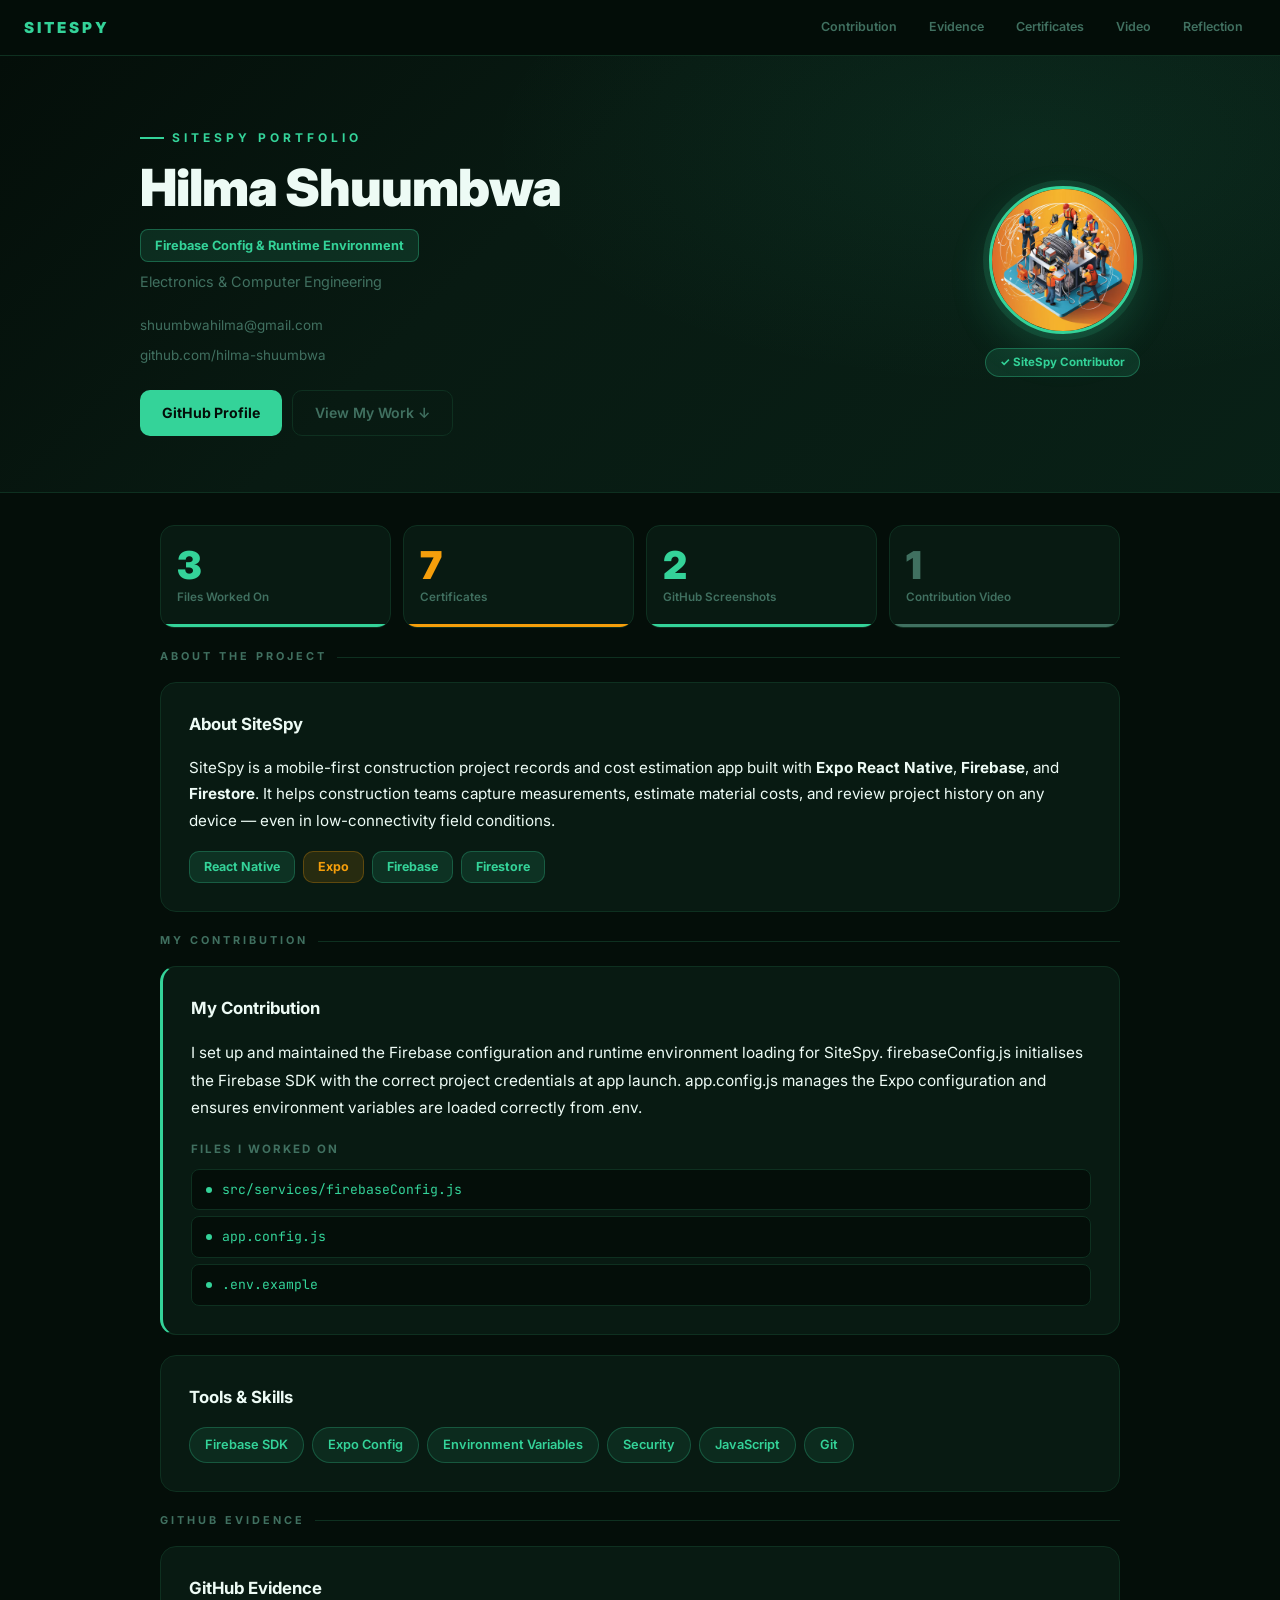
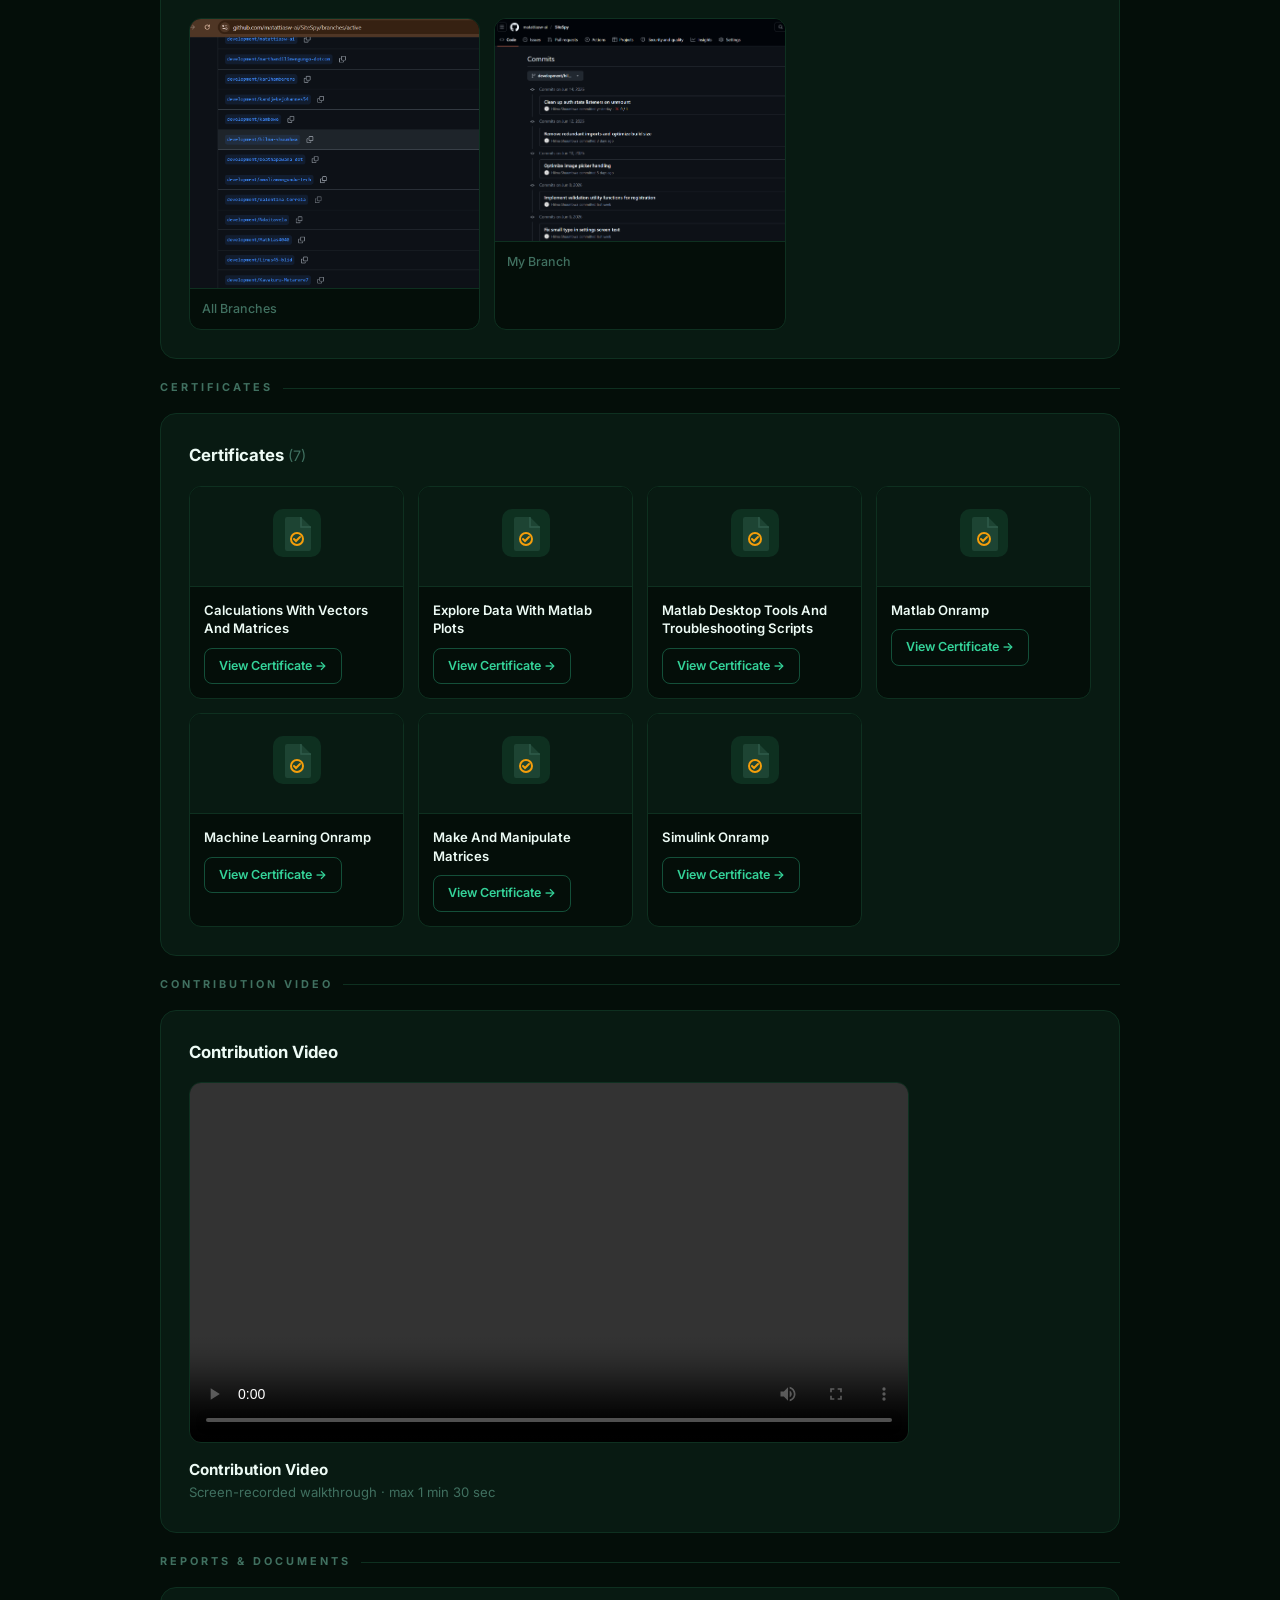
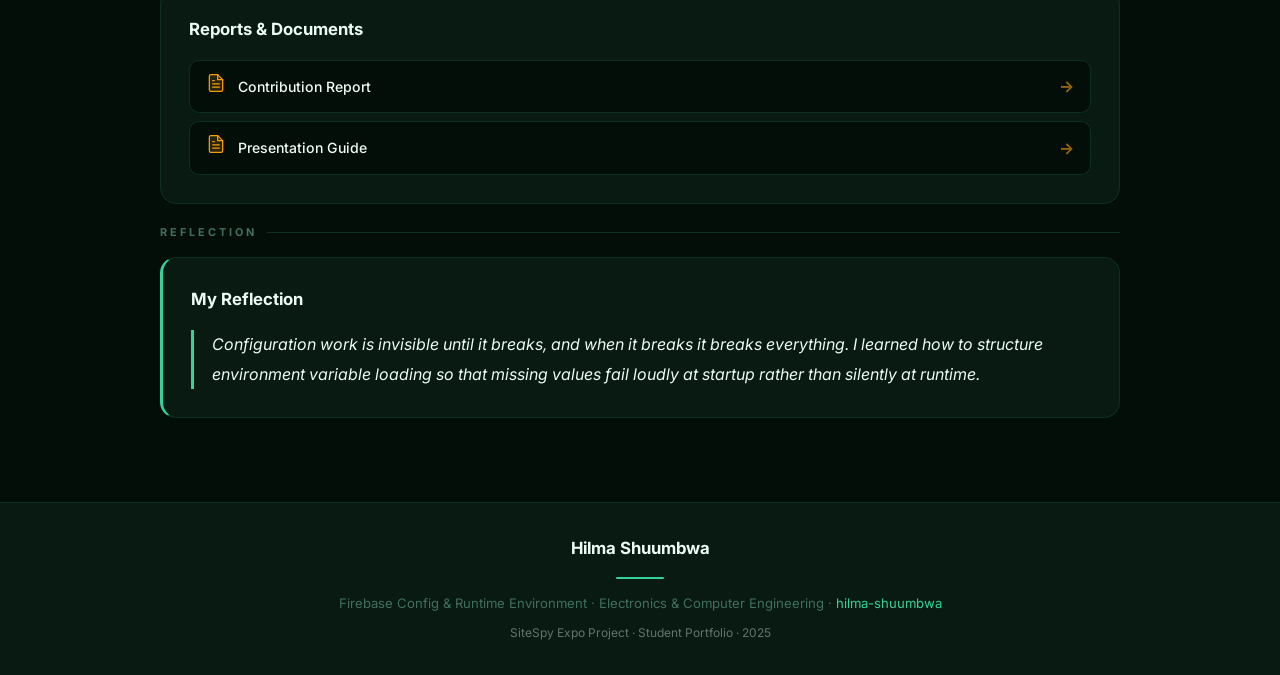
==== commit 36ecedb7: "fix: asset discovery - add certs, videos, screenshots to site/" ====
--- a/site/index.html
+++ b/site/index.html
@@ -1,4 +1,4 @@
-<!-- DEPLOY_MARKER: hilmashuumbwaportfolio 20260616T081057Z 0f9f0bf5 -->
+<!-- DEPLOY_MARKER: hilmashuumbwaportfolio 20260616T110620Z 14eade9d -->
 <!DOCTYPE html>
 <html lang="en">
 <head>
@@ -195,7 +195,7 @@
   <div class="stats-row">
     <div class="stat-card s-accent reveal"><div class="stat-num">3</div><div class="stat-lbl">Files Worked On</div></div>
     <div class="stat-card s-gold  reveal"><div class="stat-num">7</div><div class="stat-lbl">Certificates</div></div>
-    <div class="stat-card s-success reveal"><div class="stat-num">9</div><div class="stat-lbl">GitHub Screenshots</div></div>
+    <div class="stat-card s-success reveal"><div class="stat-num">2</div><div class="stat-lbl">GitHub Screenshots</div></div>
     <div class="stat-card s-muted reveal"><div class="stat-num">1</div><div class="stat-lbl">Contribution Video</div></div>
   </div>
 
@@ -237,41 +237,6 @@
                 <img src="assets/github/my_branch.png" alt="My Branch" loading="lazy" />
               </div>
               <p class="img-label">My Branch</p>
-            </div><div class="gh-card reveal" style="--i:2">
-              <div class="gh-img-wrap">
-                <img src="assets/github/code-contribution-asset.png" alt="Code  Contribution  Asset" loading="lazy" />
-              </div>
-              <p class="img-label">Code  Contribution  Asset</p>
-            </div><div class="gh-card reveal" style="--i:3">
-              <div class="gh-img-wrap">
-                <img src="assets/github/commit-history-asset.png" alt="Commit  History  Asset" loading="lazy" />
-              </div>
-              <p class="img-label">Commit  History  Asset</p>
-            </div><div class="gh-card reveal" style="--i:4">
-              <div class="gh-img-wrap">
-                <img src="assets/github/development-branch-asset.png" alt="Development  Branch  Asset" loading="lazy" />
-              </div>
-              <p class="img-label">Development  Branch  Asset</p>
-            </div><div class="gh-card reveal" style="--i:5">
-              <div class="gh-img-wrap">
-                <img src="assets/github/documentation-evidence-asset.png" alt="Documentation  Evidence  Asset" loading="lazy" />
-              </div>
-              <p class="img-label">Documentation  Evidence  Asset</p>
-            </div><div class="gh-card reveal" style="--i:6">
-              <div class="gh-img-wrap">
-                <img src="assets/github/interface-evidence-asset.png" alt="Interface  Evidence  Asset" loading="lazy" />
-              </div>
-              <p class="img-label">Interface  Evidence  Asset</p>
-            </div><div class="gh-card reveal" style="--i:7">
-              <div class="gh-img-wrap">
-                <img src="assets/github/pull-request-evidence-asset.png" alt="Pull  Request  Evidence  Asset" loading="lazy" />
-              </div>
-              <p class="img-label">Pull  Request  Evidence  Asset</p>
-            </div><div class="gh-card reveal" style="--i:8">
-              <div class="gh-img-wrap">
-                <img src="assets/github/social-preview.png" alt="Social  Preview" loading="lazy" />
-              </div>
-              <p class="img-label">Social  Preview</p>
             </div></div>
   </div>
 
@@ -323,10 +288,42 @@
                 </div>
               </div>
               <div class="cert-body">
+                <p class="cert-name">Matlab Desktop Tools And Troubleshooting Scripts</p>
+                <a href="assets/certs/MATLAB_Desktop_Tools_and_Troubleshooting_Scripts_certificate.pdf" target="_blank" class="btn-outline">View Certificate &rarr;</a>
+              </div>
+            </div><div class="cert-card reveal" style="--i:3">
+              <div class="cert-thumb">
+                <div class="cert-icon-wrap">
+                  <svg viewBox="0 0 48 48" fill="none" width="48" height="48">
+                    <rect width="48" height="48" rx="10" fill="#0E3020"/>
+                    <path d="M14 8h14l10 10v22a2 2 0 0 1-2 2H14a2 2 0 0 1-2-2V10a2 2 0 0 1 2-2z" fill="#407060" opacity=".3"/>
+                    <path d="M28 8v10h10" fill="none" stroke="#407060" stroke-width="1.5" opacity=".5"/>
+                    <circle cx="24" cy="30" r="6" fill="none" stroke="#F59E0B" stroke-width="2"/>
+                    <path d="M21 30l2 2 4-4" stroke="#F59E0B" stroke-width="2" stroke-linecap="round"/>
+                  </svg>
+                </div>
+              </div>
+              <div class="cert-body">
+                <p class="cert-name">Matlab Onramp</p>
+                <a href="assets/certs/MATLAB_Onramp_certificate.pdf" target="_blank" class="btn-outline">View Certificate &rarr;</a>
+              </div>
+            </div><div class="cert-card reveal" style="--i:4">
+              <div class="cert-thumb">
+                <div class="cert-icon-wrap">
+                  <svg viewBox="0 0 48 48" fill="none" width="48" height="48">
+                    <rect width="48" height="48" rx="10" fill="#0E3020"/>
+                    <path d="M14 8h14l10 10v22a2 2 0 0 1-2 2H14a2 2 0 0 1-2-2V10a2 2 0 0 1 2-2z" fill="#407060" opacity=".3"/>
+                    <path d="M28 8v10h10" fill="none" stroke="#407060" stroke-width="1.5" opacity=".5"/>
+                    <circle cx="24" cy="30" r="6" fill="none" stroke="#F59E0B" stroke-width="2"/>
+                    <path d="M21 30l2 2 4-4" stroke="#F59E0B" stroke-width="2" stroke-linecap="round"/>
+                  </svg>
+                </div>
+              </div>
+              <div class="cert-body">
                 <p class="cert-name">Machine Learning Onramp</p>
                 <a href="assets/certs/Machine_Learning_Onramp_certificate.pdf" target="_blank" class="btn-outline">View Certificate &rarr;</a>
               </div>
-            </div><div class="cert-card reveal" style="--i:3">
+            </div><div class="cert-card reveal" style="--i:5">
               <div class="cert-thumb">
                 <div class="cert-icon-wrap">
                   <svg viewBox="0 0 48 48" fill="none" width="48" height="48">
@@ -341,38 +338,6 @@
               <div class="cert-body">
                 <p class="cert-name">Make And Manipulate Matrices</p>
                 <a href="assets/certs/Make_and_Manipulate_Matrices_certificate.pdf" target="_blank" class="btn-outline">View Certificate &rarr;</a>
-              </div>
-            </div><div class="cert-card reveal" style="--i:4">
-              <div class="cert-thumb">
-                <div class="cert-icon-wrap">
-                  <svg viewBox="0 0 48 48" fill="none" width="48" height="48">
-                    <rect width="48" height="48" rx="10" fill="#0E3020"/>
-                    <path d="M14 8h14l10 10v22a2 2 0 0 1-2 2H14a2 2 0 0 1-2-2V10a2 2 0 0 1 2-2z" fill="#407060" opacity=".3"/>
-                    <path d="M28 8v10h10" fill="none" stroke="#407060" stroke-width="1.5" opacity=".5"/>
-                    <circle cx="24" cy="30" r="6" fill="none" stroke="#F59E0B" stroke-width="2"/>
-                    <path d="M21 30l2 2 4-4" stroke="#F59E0B" stroke-width="2" stroke-linecap="round"/>
-                  </svg>
-                </div>
-              </div>
-              <div class="cert-body">
-                <p class="cert-name">Matlab Desktop Tools And Troubleshooting Scripts</p>
-                <a href="assets/certs/MATLAB_Desktop_Tools_and_Troubleshooting_Scripts_certificate.pdf" target="_blank" class="btn-outline">View Certificate &rarr;</a>
-              </div>
-            </div><div class="cert-card reveal" style="--i:5">
-              <div class="cert-thumb">
-                <div class="cert-icon-wrap">
-                  <svg viewBox="0 0 48 48" fill="none" width="48" height="48">
-                    <rect width="48" height="48" rx="10" fill="#0E3020"/>
-                    <path d="M14 8h14l10 10v22a2 2 0 0 1-2 2H14a2 2 0 0 1-2-2V10a2 2 0 0 1 2-2z" fill="#407060" opacity=".3"/>
-                    <path d="M28 8v10h10" fill="none" stroke="#407060" stroke-width="1.5" opacity=".5"/>
-                    <circle cx="24" cy="30" r="6" fill="none" stroke="#F59E0B" stroke-width="2"/>
-                    <path d="M21 30l2 2 4-4" stroke="#F59E0B" stroke-width="2" stroke-linecap="round"/>
-                  </svg>
-                </div>
-              </div>
-              <div class="cert-body">
-                <p class="cert-name">Matlab Onramp</p>
-                <a href="assets/certs/MATLAB_Onramp_certificate.pdf" target="_blank" class="btn-outline">View Certificate &rarr;</a>
               </div>
             </div><div class="cert-card reveal" style="--i:6">
               <div class="cert-thumb">
